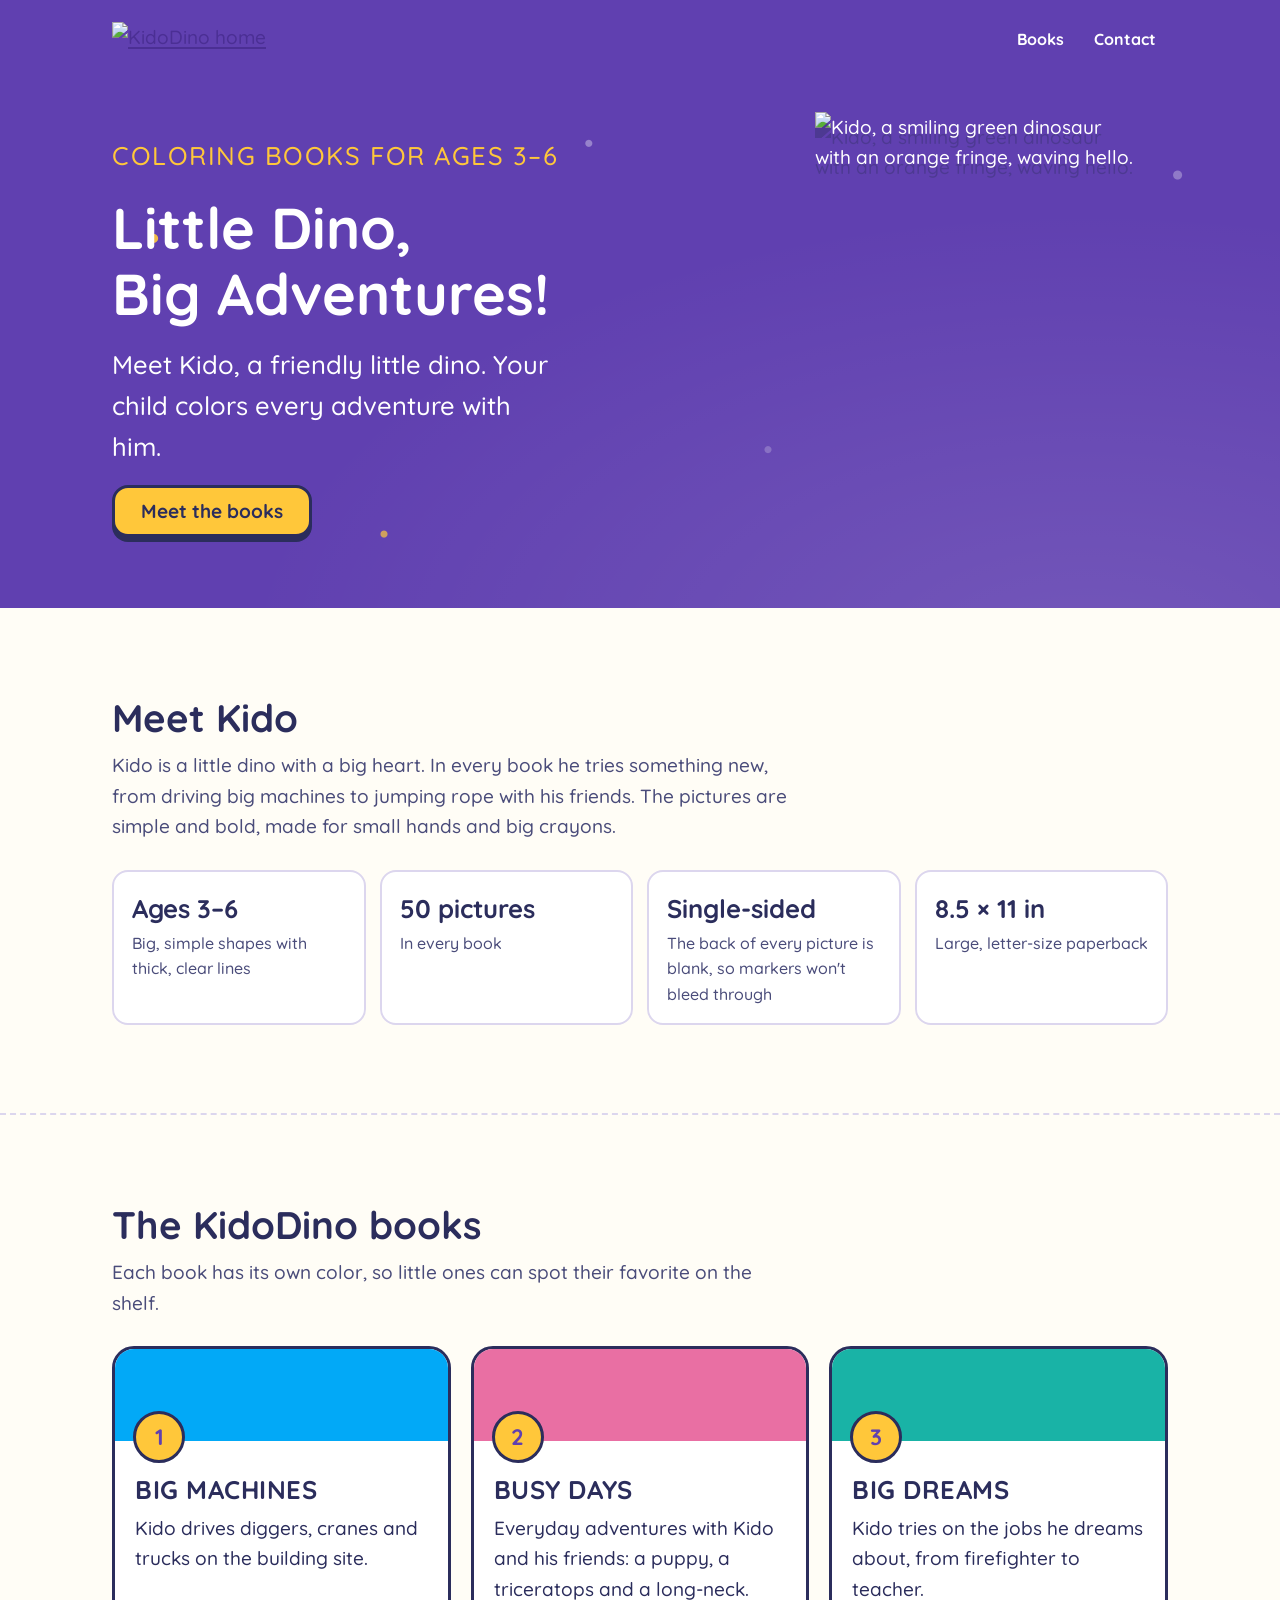
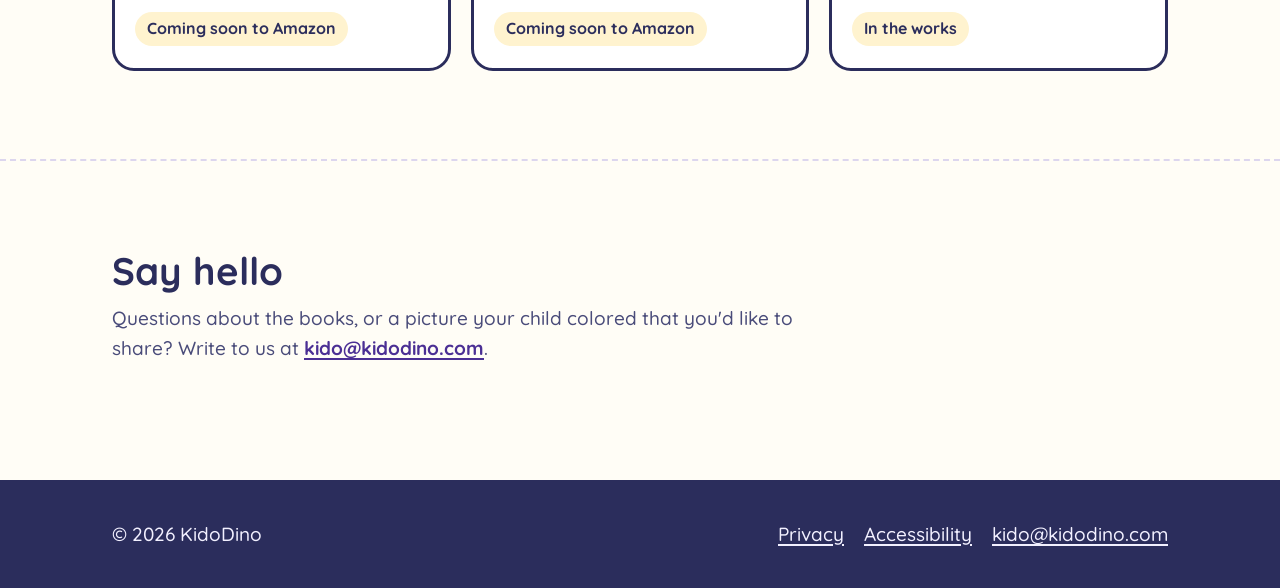
==== index.html @ 19f103ee "Add site pages (sign-up off)" ====
<!doctype html>
<html lang="en">
<head>
<meta charset="utf-8">
<meta name="viewport" content="width=device-width, initial-scale=1, viewport-fit=cover">
<title>KidoDino</title>
<meta name="description" content="KidoDino coloring books for ages 3 to 6, starring Kido, a friendly little dino. Little Dino, Big Adventures!">
<meta property="og:title" content="KidoDino – Little Dino, Big Adventures!">
<meta property="og:description" content="Coloring books for ages 3 to 6, starring Kido, a friendly little dino.">
<meta property="og:image" content="https://kidodino.com/assets/img/share.jpg">
<meta property="og:url" content="https://kidodino.com/">
<meta name="twitter:card" content="summary_large_image">
<link rel="icon" href="assets/img/icon-32.png" sizes="32x32">
<link rel="apple-touch-icon" href="assets/img/icon-180.png">
<link rel="preconnect" href="https://fonts.googleapis.com">
<link rel="preconnect" href="https://fonts.gstatic.com" crossorigin>
<link rel="stylesheet" href="https://fonts.googleapis.com/css2?family=Quicksand:wght@500;700&family=Varela+Round&display=swap">
<link rel="stylesheet" href="styles.css">
</head>
<!-- SIGN-UP SWITCH: data-signup="off" hides the free-pages sign-up everywhere on this page. Change to "on" to show it. -->
<body data-signup="off">
<a class="skip" href="#main">Skip to main content</a>

<header class="site-head">
  <div class="wrap">
    <a class="brand" href="./"><img src="assets/img/kidodino-logo-560.png" srcset="assets/img/kidodino-logo-560.png 1x, assets/img/kidodino-logo-1120.png 2x" width="168" height="37" alt="KidoDino home"></a>
    <nav class="nav" aria-label="Main">
      <ul>
        <li><a href="#books">Books</a></li>
        <li class="needs-signup"><a href="#free-pages">Free pages</a></li>
        <li><a href="#contact">Contact</a></li>
      </ul>
    </nav>
  </div>
</header>

<main id="main" tabindex="-1">
  <div class="hero">
    <div class="wrap">
      <div class="hero-copy">
        <p class="eyebrow">Coloring books for ages 3–6</p>
        <h1>Little Dino, Big Adventures!</h1>
        <p>Meet Kido, a friendly little dino. Your child colors every adventure with him.</p>
        <a class="btn needs-signup" href="#free-pages">Get free coloring pages</a>
        <a class="btn no-signup" href="#books">Meet the books</a>
      </div>
      <div class="hero-kido">
        <picture>
          <source type="image/webp" srcset="assets/img/kido-wave-420.webp 420w, assets/img/kido-wave-840.webp 840w" sizes="(max-width: 700px) 260px, 330px">
          <img src="assets/img/kido-wave-420.png" width="420" height="588" alt="Kido, a smiling green dinosaur with an orange fringe, waving hello.">
        </picture>
      </div>
    </div>
  </div>

  <section aria-labelledby="meet-title">
    <div class="wrap">
      <div class="section-head">
        <h2 id="meet-title">Meet Kido</h2>
        <p class="lede">Kido is a little dino with a big heart. In every book he tries something new, from driving big machines to jumping rope with his friends. The pictures are simple and bold, made for small hands and big crayons.</p>
      </div>
      <ul class="facts" aria-label="About the books">
        <li><b>Ages 3–6</b><span>Big, simple shapes with thick, clear lines</span></li>
        <li><b>50 pictures</b><span>In every book</span></li>
        <li><b>Single-sided</b><span>The back of every picture is blank, so markers won't bleed through</span></li>
        <li><b>8.5 × 11 in</b><span>Large, letter-size paperback</span></li>
      </ul>
    </div>
  </section>

  <section id="books" aria-labelledby="books-title">
    <div class="wrap">
      <div class="section-head">
        <h2 id="books-title">The KidoDino books</h2>
        <p class="lede">Each book has its own color, so little ones can spot their favorite on the shelf.</p>
      </div>
      <ul class="books">
        <li class="book">
          <div class="book-band" data-vol="1" style="--vol: var(--vol-azure)" aria-hidden="true"></div>
          <div class="book-body">
            <h3>BIG MACHINES</h3>
            <p>Kido drives diggers, cranes and trucks on the building site.</p>
            <p class="status">Coming soon to Amazon</p>
          </div>
        </li>
        <li class="book">
          <div class="book-band" data-vol="2" style="--vol: var(--vol-berry)" aria-hidden="true"></div>
          <div class="book-body">
            <h3>BUSY DAYS</h3>
            <p>Everyday adventures with Kido and his friends: a puppy, a triceratops and a long-neck.</p>
            <p class="status">Coming soon to Amazon</p>
          </div>
        </li>
        <li class="book">
          <div class="book-band" data-vol="3" style="--vol: var(--vol-teal)" aria-hidden="true"></div>
          <div class="book-body">
            <h3>BIG DREAMS</h3>
            <p>Kido tries on the jobs he dreams about, from firefighter to teacher.</p>
            <p class="status">In the works</p>
          </div>
        </li>
      </ul>
    </div>
  </section>

  <section id="free-pages" class="signup needs-signup" aria-labelledby="free-title">
    <div class="wrap signup-card">
      <div class="section-head">
        <h2 id="free-title">Free coloring pages for your little one</h2>
        <p class="lede">Parents and guardians: leave your email and we'll send you new Kido pages to print and color, plus a note when a new book comes out.</p>
        <p class="note">We only collect a parent's email. We never ask for information about children. You can unsubscribe at any time. <a href="privacy.html">Read our privacy notice</a>.</p>
      </div>
      <form id="signup-form" novalidate aria-labelledby="free-title">
        <div class="field">
          <label for="signup-email">Parent's email address</label>
          <input type="email" id="signup-email" name="email_address" autocomplete="email" inputmode="email" required aria-describedby="signup-email-error">
          <p class="error" id="signup-email-error" hidden></p>
        </div>
        <div class="field">
          <div class="check">
            <input type="checkbox" id="signup-parent" name="fields[parent_confirmed]" value="yes" required aria-describedby="signup-parent-error">
            <label for="signup-parent">I am a parent or guardian, 18 or older.</label>
          </div>
          <p class="error" id="signup-parent-error" hidden></p>
        </div>
        <button class="btn" type="submit">Send me free pages</button>
        <p class="form-status" id="signup-status" role="status" aria-live="polite"></p>
      </form>
    </div>
  </section>

  <section id="contact" aria-labelledby="contact-title">
    <div class="wrap">
      <div class="section-head">
        <h2 id="contact-title">Say hello</h2>
        <p class="lede">Questions about the books, or a picture your child colored that you'd like to share? Write to us at <a class="email" href="mailto:kido@kidodino.com">kido@kidodino.com</a>.</p>
      </div>
    </div>
  </section>
</main>

<footer class="site-foot">
  <div class="wrap">
    <p>© 2026 KidoDino</p>
    <ul aria-label="Site information">
      <li><a href="privacy.html">Privacy</a></li>
      <li><a href="accessibility.html">Accessibility</a></li>
      <li><a href="mailto:kido@kidodino.com">kido@kidodino.com</a></li>
    </ul>
  </div>
</footer>
<script src="site.js"></script>
</body>
</html>
---- styles.css ----
/* KidoDino site — layout: grape hero band (copy left, Kido right), paper sections below, ink footer.
   Accessibility target: IS 5568 / WCAG 2.1 AA. Contrast pairs checked: ink on paper 12.9:1,
   white on grape 7.4:1, ink on sun 9.6:1, paper on night 15:1, sun on night 11:1. */
:root {
  --grape: #6040B0;
  --grape-deep: #4B2F94;
  --sun: #FFC73A;
  --ink: #2B2D5C;
  --paper: #FFFDF6;
  --white: #FFFFFF;
  --vol-azure: #02A9F7;
  --vol-berry: #E96FA3;
  --vol-teal: #19B3A6;

  --bg: var(--paper);
  --fg: var(--ink);
  --muted: #4A4C7A;
  --surface: #FFFFFF;
  --line: #DCD6EE;
  --link: #4B2F94;
  --focus: #2B2D5C;
  --hero-bg: var(--grape);
  --hero-fg: #FFFFFF;
  --tint: #FFF3CF;
  --foot-bg: var(--ink);
  --foot-fg: #F2F0FF;

  --f-display: "Quicksand", "Varela Round", "Nunito", system-ui, sans-serif;
  --f-body: "Quicksand", "Varela Round", "Nunito", system-ui, sans-serif;

  --step--1: clamp(0.94rem, 0.9rem + 0.2vw, 1rem);
  --step-0: clamp(1.06rem, 1rem + 0.3vw, 1.19rem);
  --step-1: clamp(1.3rem, 1.15rem + 0.7vw, 1.6rem);
  --step-2: clamp(1.7rem, 1.4rem + 1.4vw, 2.4rem);
  --step-3: clamp(2.2rem, 1.6rem + 3vw, 3.6rem);
  --radius: 22px;
  --wrap: 68rem;
}
@media (prefers-color-scheme: dark) {
  :root:not([data-theme="light"]) {
    --bg: #17163A; --fg: #F4F2FF; --muted: #C9C5EC; --surface: #22204F; --line: #3A3770;
    --link: #FFD86B; --focus: #FFC73A; --hero-bg: #3E2785; --tint: #2C2A5E;
    --foot-bg: #0F0E29; --foot-fg: #E9E6FF; color-scheme: dark;
  }
}
:root[data-theme="dark"] {
  --bg: #17163A; --fg: #F4F2FF; --muted: #C9C5EC; --surface: #22204F; --line: #3A3770;
  --link: #FFD86B; --focus: #FFC73A; --hero-bg: #3E2785; --tint: #2C2A5E;
  --foot-bg: #0F0E29; --foot-fg: #E9E6FF; color-scheme: dark;
}

*, *::before, *::after { box-sizing: border-box; }
html { -webkit-text-size-adjust: 100%; scroll-behavior: smooth; }
body {
  margin: 0; background: var(--bg); color: var(--fg);
  font-family: var(--f-body); font-size: var(--step-0); font-weight: 500; line-height: 1.6;
}
img { max-width: 100%; height: auto; display: block; }
h1, h2, h3 { font-family: var(--f-display); font-weight: 700; line-height: 1.15; text-wrap: balance; margin: 0; }
p { margin: 0; max-width: 62ch; }
a { color: var(--link); text-underline-offset: 0.18em; text-decoration-thickness: 2px; }
a:hover { text-decoration-thickness: 3px; }
:focus-visible { outline: 3px solid var(--focus); outline-offset: 3px; border-radius: 6px; }

.wrap {
  max-width: var(--wrap); margin-inline: auto;
  padding-left: max(16px, env(safe-area-inset-left, 0px));
  padding-right: max(16px, env(safe-area-inset-right, 0px));
}

/* skip link */
.skip {
  position: absolute; left: 12px; top: -100px; z-index: 50;
  background: var(--sun); color: var(--ink); font-weight: 700;
  padding: 12px 18px; border-radius: 12px; text-decoration: none;
}
.skip:focus { top: calc(12px + env(safe-area-inset-top, 0px)); }

/* header */
.site-head { background: var(--hero-bg); color: var(--hero-fg); }
.site-head .wrap { display: flex; align-items: center; justify-content: space-between; gap: 16px; flex-wrap: wrap; padding-block: 18px; }
.brand { display: inline-flex; border-radius: 10px; }
.brand img { width: 168px; }
.nav ul { list-style: none; margin: 0; padding: 0; display: flex; flex-wrap: wrap; gap: 4px 6px; }
.nav a {
  color: var(--hero-fg); text-decoration: none; font-weight: 700; font-size: var(--step--1);
  display: inline-flex; align-items: center; min-height: 44px; padding: 0 12px; border-radius: 999px;
}
.nav a:hover { background: rgb(255 255 255 / 0.14); }
.nav a[aria-current="page"] { text-decoration: underline; text-decoration-thickness: 2px; }
.site-head :focus-visible, .hero :focus-visible { outline-color: var(--sun); }

/* hero */
.hero { background: var(--hero-bg); color: var(--hero-fg); position: relative; overflow: hidden; }
.hero::before {
  content: ""; position: absolute; inset: 0; pointer-events: none;
  background:
    radial-gradient(circle at 12% 30%, rgb(255 199 58 / 0.9) 0 4px, transparent 5px),
    radial-gradient(circle at 46% 12%, rgb(255 255 255 / 0.35) 0 3px, transparent 4px),
    radial-gradient(circle at 30% 86%, rgb(255 199 58 / 0.7) 0 3px, transparent 4px),
    radial-gradient(circle at 92% 18%, rgb(255 255 255 / 0.3) 0 4px, transparent 5px),
    radial-gradient(circle at 60% 70%, rgb(255 255 255 / 0.22) 0 3px, transparent 4px),
    radial-gradient(ellipse at 85% 110%, rgb(255 255 255 / 0.12), transparent 55%);
}
.hero .wrap {
  position: relative; display: grid; grid-template-columns: minmax(0, 1.25fr) minmax(0, 0.75fr);
  align-items: center; gap: 24px; padding-block: 32px 48px;
}
.hero-copy { display: grid; gap: 18px; align-content: center; }
.eyebrow {
  font-size: var(--step--1); font-weight: 700; letter-spacing: 0.06em; text-transform: uppercase;
  color: var(--sun);
}
.hero h1 { font-size: var(--step-3); color: var(--hero-fg); }
.hero p { font-size: var(--step-1); font-weight: 500; max-width: 30ch; }
.hero-kido { justify-self: center; width: min(100%, 320px); }
.hero-kido img { filter: drop-shadow(0 10px 0 rgb(43 45 92 / 0.35)); }
@media (prefers-reduced-motion: no-preference) {
  .hero-kido img { animation: wave-in 0.7s cubic-bezier(.2, 1.3, .4, 1) both; transform-origin: 50% 100%; }
  @keyframes wave-in { from { transform: translateY(24px) rotate(-3deg); } to { transform: none; } }
}
@media (max-width: 700px) {
  .hero .wrap { grid-template-columns: 1fr; }
  .hero .wrap { padding-block: 28px 36px; }
  .hero-kido { width: min(72%, 260px); }
}

.btn {
  display: inline-flex; align-items: center; justify-content: center; gap: 8px;
  min-height: 52px; padding: 0 26px; border-radius: 16px;
  background: var(--sun); color: var(--ink); border: 3px solid var(--ink);
  font: 700 var(--step-0)/1 var(--f-display); text-decoration: none; cursor: pointer;
  box-shadow: 0 5px 0 var(--ink); transition: transform .15s, box-shadow .15s;
  justify-self: start;
}
.btn:hover { transform: translateY(-2px); box-shadow: 0 7px 0 var(--ink); text-decoration: none; }
.btn:active { transform: translateY(3px); box-shadow: 0 2px 0 var(--ink); }
@media (prefers-reduced-motion: reduce) { .btn, .hero-kido img { transition: none; animation: none; } html { scroll-behavior: auto; } }

/* sections */
main section { padding-block: clamp(48px, 7vw, 88px); }
main section + section { border-top: 2px dashed var(--line); }
.section-head { display: grid; gap: 10px; margin-bottom: 28px; }
.section-head h2 { font-size: var(--step-2); }
.lede { color: var(--muted); }

.facts { list-style: none; margin: 28px 0 0; padding: 0; display: grid; grid-template-columns: repeat(4, minmax(0, 1fr)); gap: 14px; }
@media (max-width: 900px) { .facts { grid-template-columns: repeat(2, minmax(0, 1fr)); } }
@media (max-width: 480px) { .facts { grid-template-columns: 1fr; } }
.facts li { align-content: start; background: var(--surface); border: 2px solid var(--line); border-radius: 16px; padding: 16px 18px; display: grid; gap: 2px; }
.facts b { font-size: var(--step-1); font-variant-numeric: tabular-nums; }
.facts span { color: var(--muted); font-size: var(--step--1); }

.books { list-style: none; margin: 0; padding: 0; display: grid; grid-template-columns: repeat(auto-fit, minmax(min(100%, 250px), 1fr)); gap: 20px; }
.book { background: var(--surface); border: 3px solid var(--ink); border-radius: var(--radius); overflow: hidden; display: grid; grid-template-rows: auto 1fr; }
:root[data-theme="dark"] .book { border-color: var(--line); }
@media (prefers-color-scheme: dark) { :root:not([data-theme="light"]) .book { border-color: var(--line); } }
.book-band { height: 92px; background: var(--vol); position: relative; }
.book-band::after {
  content: attr(data-vol); position: absolute; left: 18px; bottom: -22px;
  width: 52px; height: 52px; border-radius: 50%; background: var(--sun); color: var(--grape);
  border: 3px solid var(--ink); display: grid; place-items: center; font: 700 1.4rem/1 var(--f-display);
}
.book-body { padding: 34px 20px 22px; display: flex; flex-direction: column; gap: 8px; }
.book h3 { font-size: var(--step-1); letter-spacing: 0.02em; }
.status { align-self: flex-start; margin-top: auto; font-size: var(--step--1); font-weight: 700; padding: 4px 12px; border-radius: 999px; background: var(--tint); color: var(--fg); }

/* sign-up switch: <body data-signup="off|on"> */
[data-signup="off"] .needs-signup { display: none !important; }
[data-signup="on"] .no-signup { display: none !important; }

/* sign-up */
.signup { background: var(--tint); }
.signup-card { display: grid; grid-template-columns: minmax(0, 1fr) minmax(0, 1fr); gap: 32px; align-items: start; }
@media (max-width: 760px) { .signup-card { grid-template-columns: 1fr; } }
form { display: grid; gap: 16px; background: var(--surface); border: 3px solid var(--ink); border-radius: var(--radius); padding: 24px; }
:root[data-theme="dark"] form { border-color: var(--line); }
@media (prefers-color-scheme: dark) { :root:not([data-theme="light"]) form { border-color: var(--line); } }
.field { display: grid; gap: 6px; }
label { font-weight: 700; }
input[type="email"] {
  font: 500 var(--step-0)/1.3 var(--f-body); color: var(--fg); background: var(--bg);
  border: 2px solid var(--muted); border-radius: 12px; min-height: 52px; padding: 10px 14px; width: 100%;
}
input[type="email"][aria-invalid="true"] { border-color: #B3261E; }
.check { display: grid; grid-template-columns: 28px minmax(0, 1fr); gap: 10px; align-items: start; font-weight: 500; }
.check input { width: 24px; height: 24px; margin: 2px 0 0; accent-color: var(--grape); }
.hint, .note { font-size: var(--step--1); color: var(--muted); }
.error { color: #B3261E; font-weight: 700; font-size: var(--step--1); }
:root[data-theme="dark"] .error { color: #FFB4AB; }
@media (prefers-color-scheme: dark) { :root:not([data-theme="light"]) .error { color: #FFB4AB; } }
.form-status { font-weight: 700; }

/* text pages */
.page-head { background: var(--hero-bg); color: var(--hero-fg); }
.page-head .wrap { padding-block: 36px 44px; display: grid; gap: 8px; }
.page-head h1 { font-size: var(--step-3); }
.prose { display: grid; gap: 16px; padding-block: 48px 72px; }
.prose h2 { font-size: var(--step-1); margin-top: 16px; }
.prose ul { margin: 0; padding-inline-start: 1.3em; display: grid; gap: 6px; max-width: 62ch; }
.he { direction: rtl; text-align: right; font-family: "Varela Round", "Arial Hebrew", system-ui, sans-serif; border-top: 2px dashed var(--line); padding-top: 24px; display: grid; gap: 14px; }

/* footer */
.site-foot { background: var(--foot-bg); color: var(--foot-fg); }
.site-foot .wrap { padding-block: 32px; display: flex; flex-wrap: wrap; gap: 14px 28px; align-items: center; justify-content: space-between; }
.site-foot a { color: var(--foot-fg); }
.site-foot :focus-visible { outline-color: var(--sun); }
.site-foot ul { list-style: none; margin: 0; padding: 0; display: flex; flex-wrap: wrap; gap: 6px 20px; }
.site-foot li a { display: inline-flex; min-height: 44px; align-items: center; }
.email { font-weight: 700; user-select: all; }
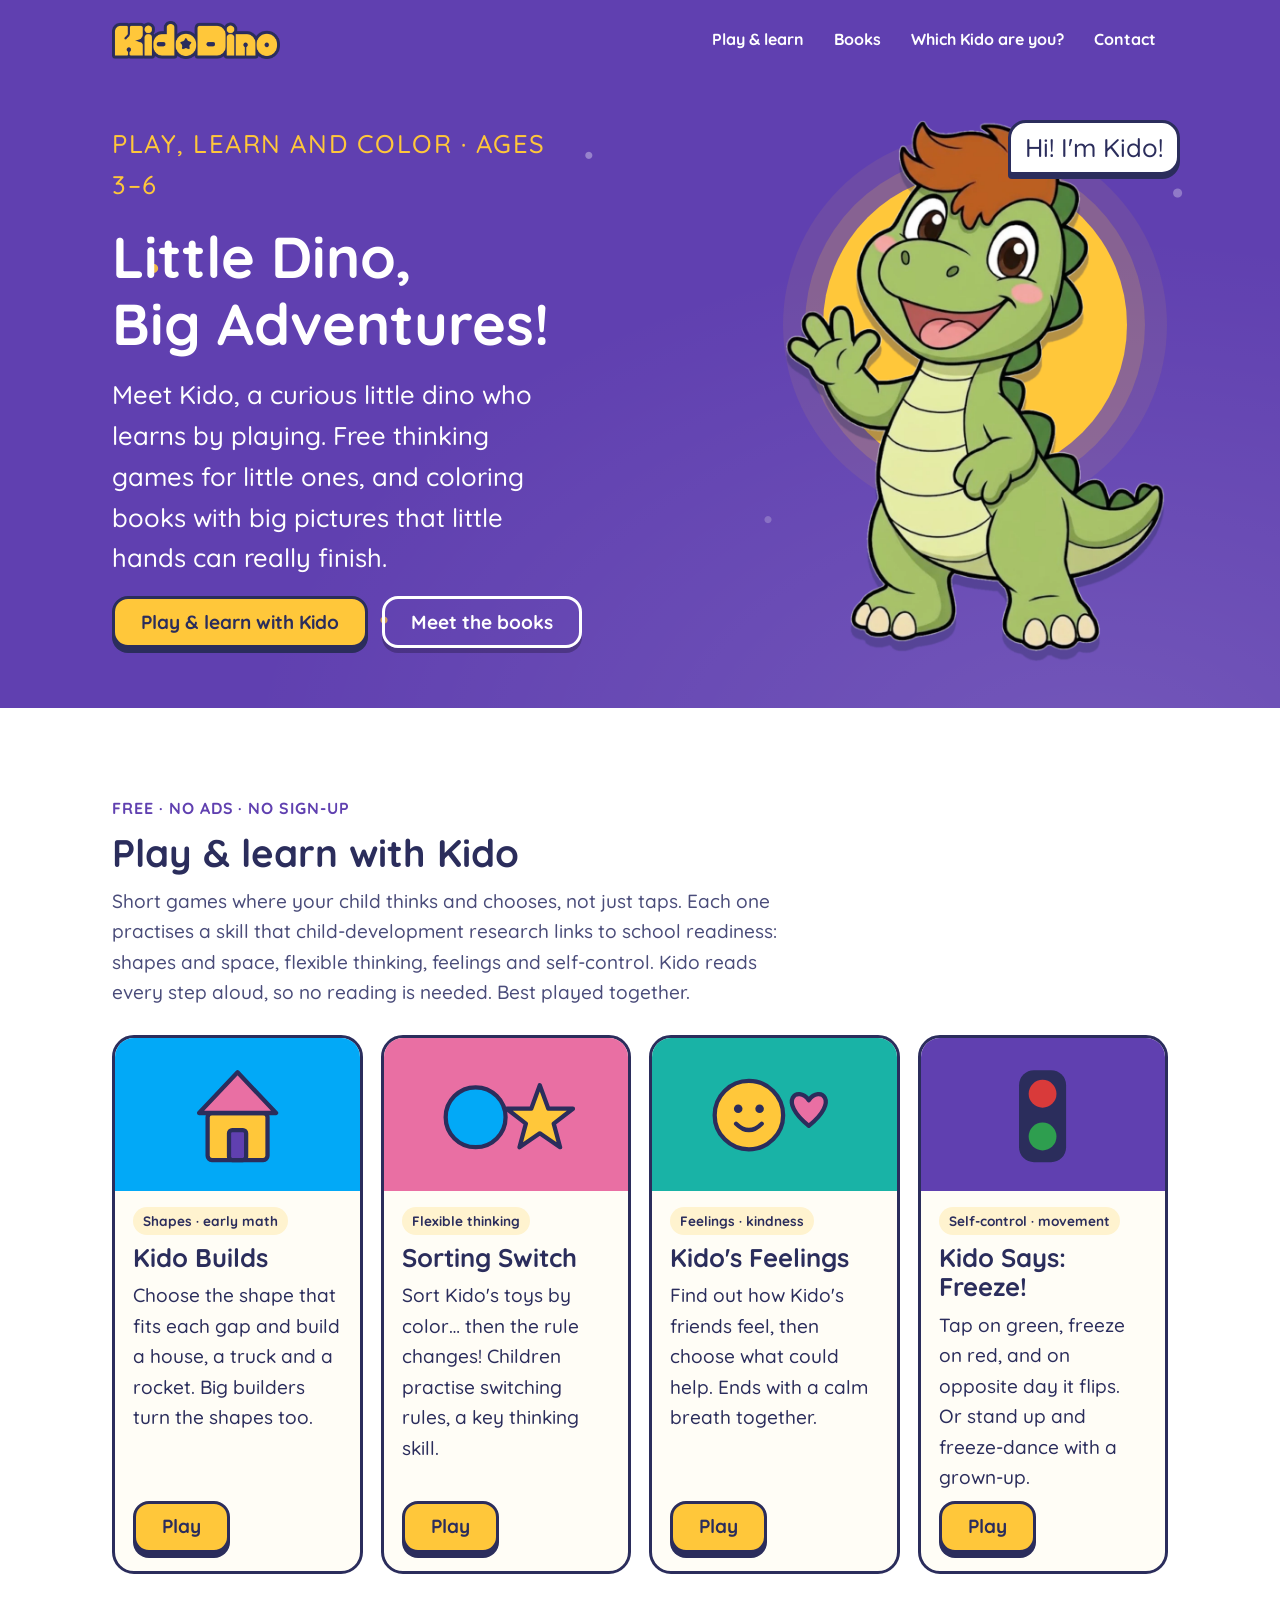
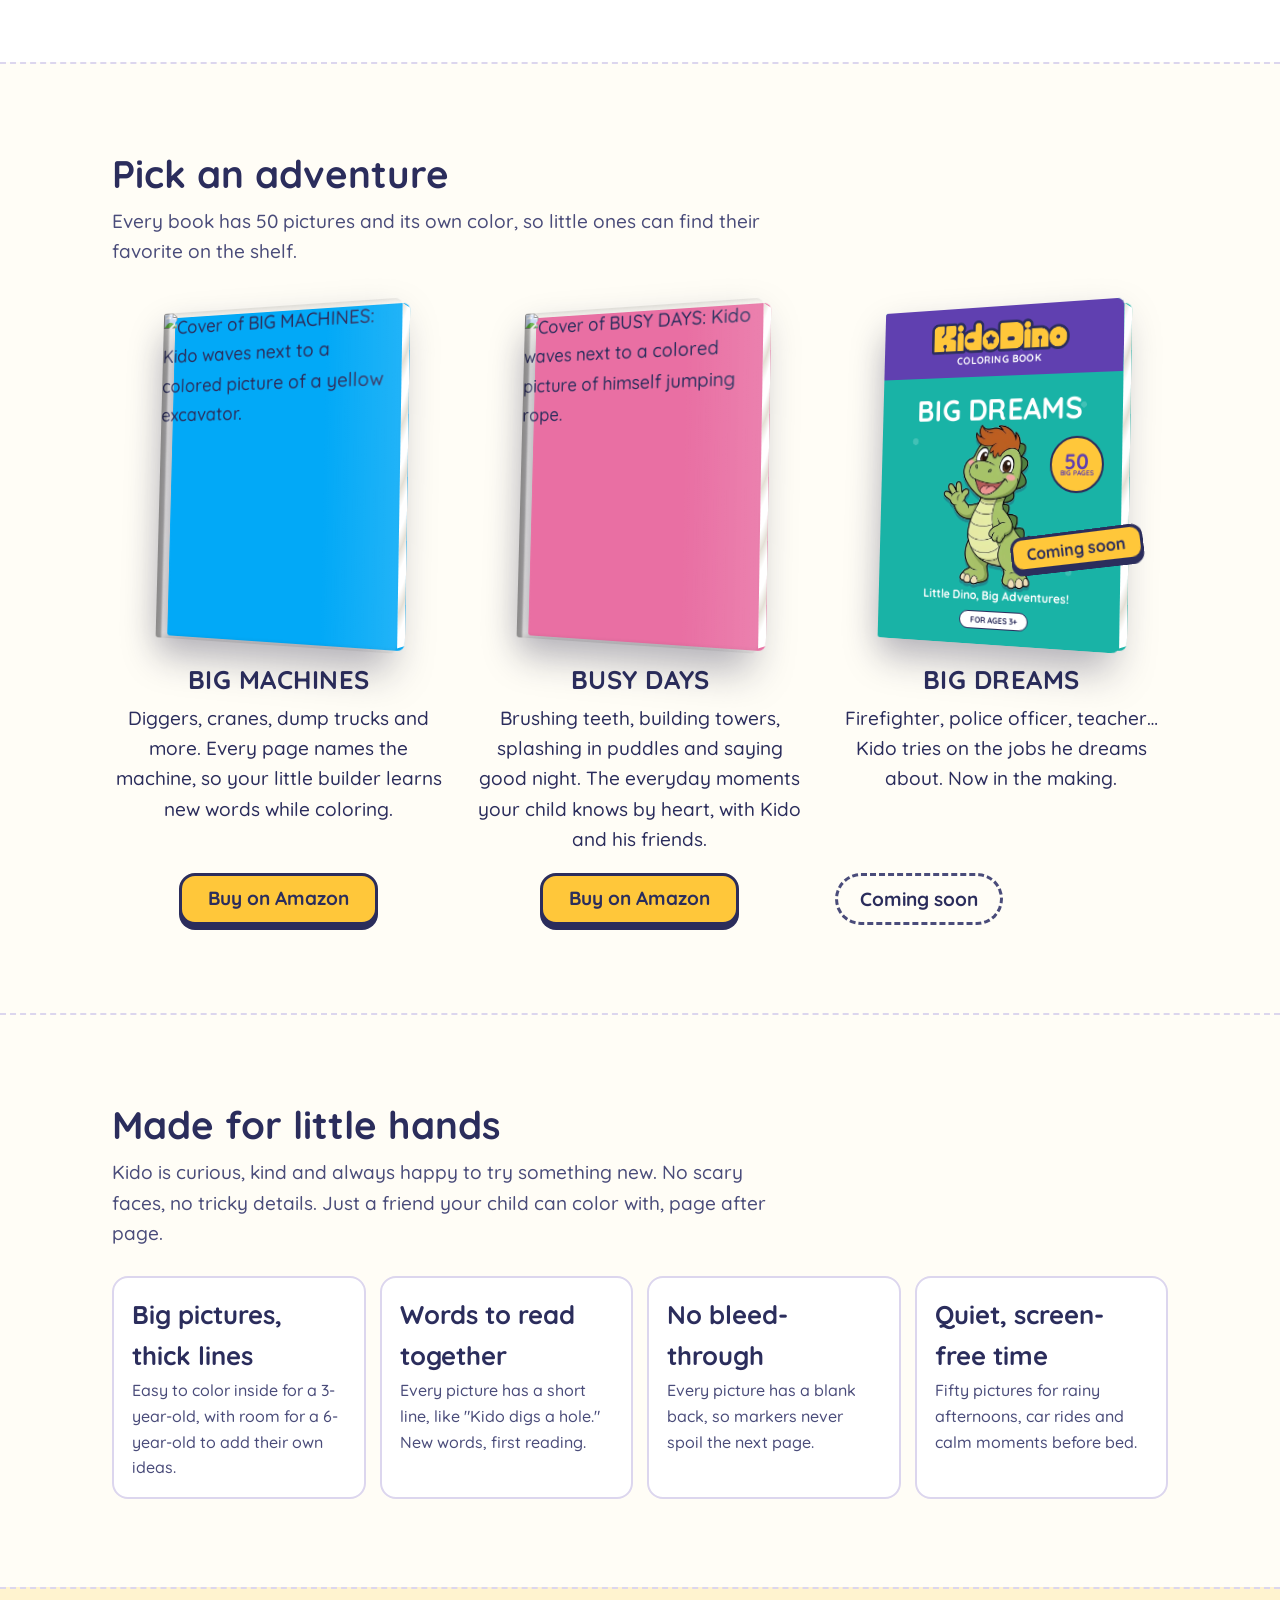
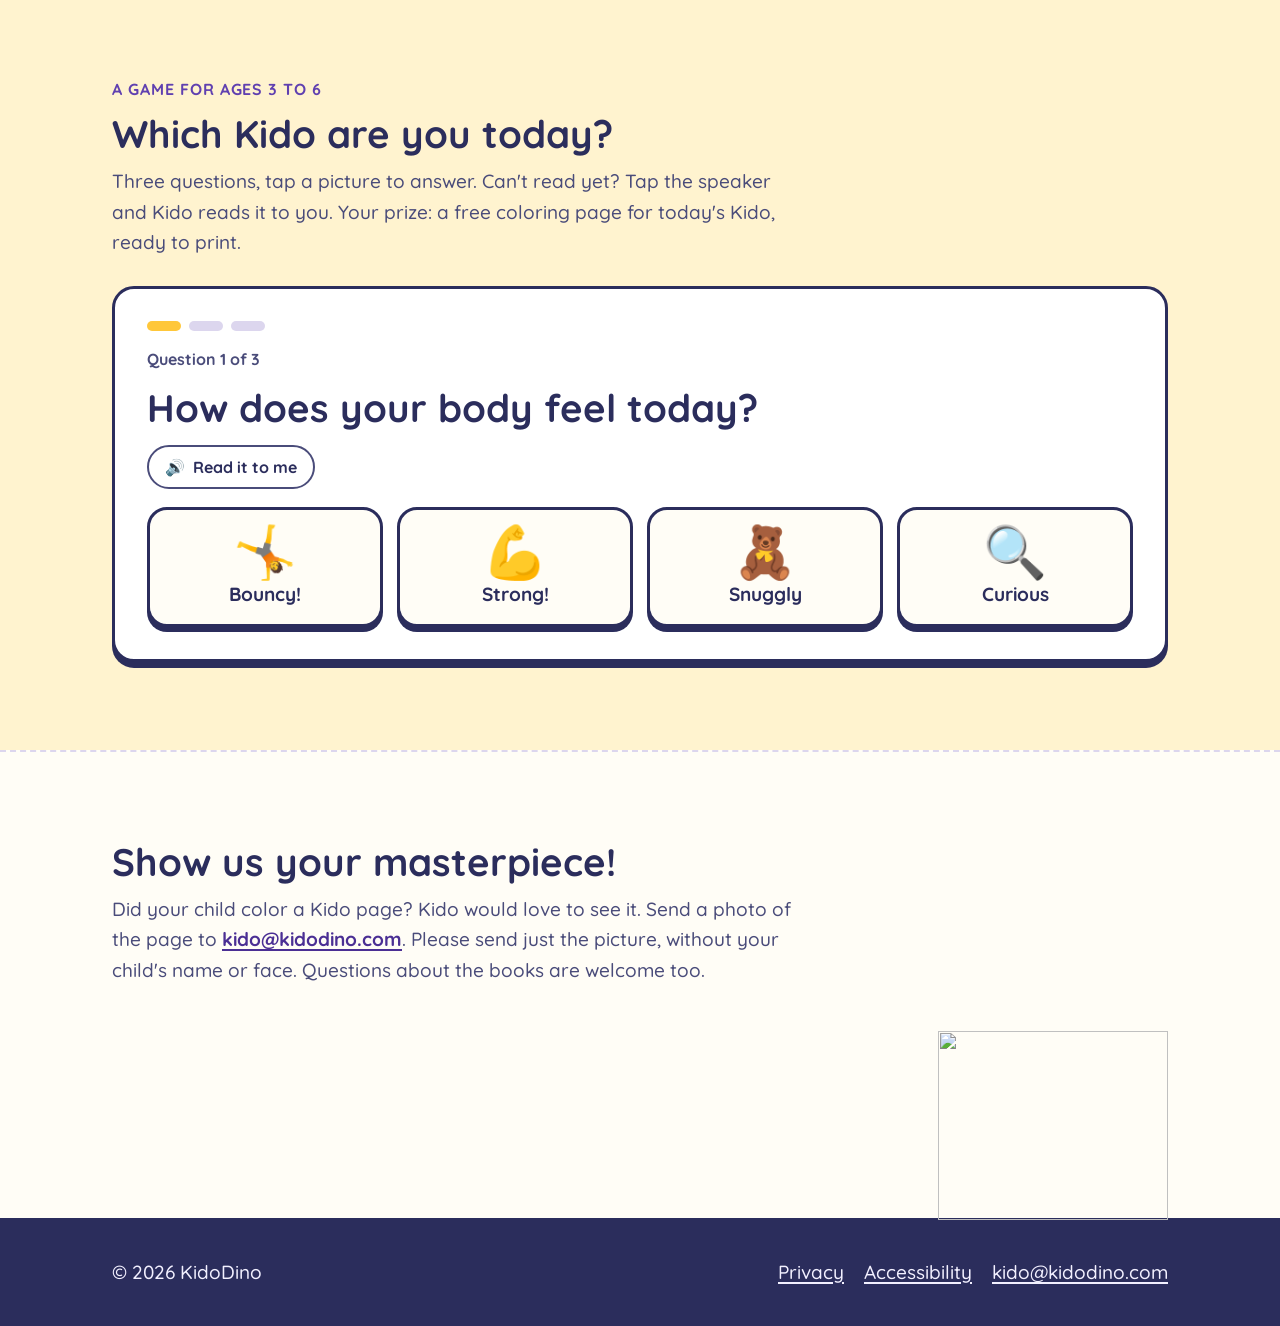
==== commit 6148245e: "Site v4: four learning games, no sign-up" ====
--- a/index.html
+++ b/index.html
@@ -4,9 +4,9 @@
 <meta charset="utf-8">
 <meta name="viewport" content="width=device-width, initial-scale=1, viewport-fit=cover">
 <title>KidoDino</title>
-<meta name="description" content="KidoDino coloring books for ages 3 to 6, starring Kido, a friendly little dino. Little Dino, Big Adventures!">
+<meta name="description" content="Free learning games and coloring books for ages 3 to 6 with Kido, a friendly little dino. Shapes, sorting, feelings and self-control games, no ads and no sign-up.">
 <meta property="og:title" content="KidoDino – Little Dino, Big Adventures!">
-<meta property="og:description" content="Coloring books for ages 3 to 6, starring Kido, a friendly little dino.">
+<meta property="og:description" content="Coloring books for ages 3 to 6, starring Kido. Which Kido are you today? Take the quiz and get a free coloring page.">
 <meta property="og:image" content="https://kidodino.com/assets/img/share.jpg">
 <meta property="og:url" content="https://kidodino.com/">
 <meta name="twitter:card" content="summary_large_image">
@@ -16,9 +16,9 @@
 <link rel="preconnect" href="https://fonts.gstatic.com" crossorigin>
 <link rel="stylesheet" href="https://fonts.googleapis.com/css2?family=Quicksand:wght@500;700&family=Varela+Round&display=swap">
 <link rel="stylesheet" href="styles.css">
+<link rel="stylesheet" href="game.css">
 </head>
-<!-- SIGN-UP SWITCH: data-signup="off" hides the free-pages sign-up everywhere on this page. Change to "on" to show it. -->
-<body data-signup="off">
+<body>
 <a class="skip" href="#main">Skip to main content</a>
 
 <header class="site-head">
@@ -26,8 +26,9 @@
     <a class="brand" href="./"><img src="assets/img/kidodino-logo-560.png" srcset="assets/img/kidodino-logo-560.png 1x, assets/img/kidodino-logo-1120.png 2x" width="168" height="37" alt="KidoDino home"></a>
     <nav class="nav" aria-label="Main">
       <ul>
+        <li><a href="#games">Play &amp; learn</a></li>
         <li><a href="#books">Books</a></li>
-        <li class="needs-signup"><a href="#free-pages">Free pages</a></li>
+        <li><a href="#quiz">Which Kido are you?</a></li>
         <li><a href="#contact">Contact</a></li>
       </ul>
     </nav>
@@ -38,108 +39,184 @@
   <div class="hero">
     <div class="wrap">
       <div class="hero-copy">
-        <p class="eyebrow">Coloring books for ages 3–6</p>
+        <p class="eyebrow">Play, learn and color · ages 3–6</p>
         <h1>Little Dino, Big Adventures!</h1>
-        <p>Meet Kido, a friendly little dino. Your child colors every adventure with him.</p>
-        <a class="btn needs-signup" href="#free-pages">Get free coloring pages</a>
-        <a class="btn no-signup" href="#books">Meet the books</a>
-      </div>
-      <div class="hero-kido">
-        <picture>
-          <source type="image/webp" srcset="assets/img/kido-wave-420.webp 420w, assets/img/kido-wave-840.webp 840w" sizes="(max-width: 700px) 260px, 330px">
-          <img src="assets/img/kido-wave-420.png" width="420" height="588" alt="Kido, a smiling green dinosaur with an orange fringe, waving hello.">
-        </picture>
-      </div>
-    </div>
-  </div>
+        <p>Meet Kido, a curious little dino who learns by playing. Free thinking games for little ones, and coloring books with big pictures that little hands can really finish.</p>
+        <div class="hero-actions">
+          <a class="btn" href="#games">Play &amp; learn with Kido</a>
+          <a class="btn btn-ghost" href="#books">Meet the books</a>
+        </div>
+      </div>
+
+      <!-- ANIMATION SLOT: .stage is reserved for a future hero animation (Lottie, video or sprite).
+           Keep its size; replace the inner .kido block. Today: Kido whose eyes follow the pointer. -->
+      <div class="stage" id="stage">
+        <div class="stage-sun" aria-hidden="true"></div>
+        <button class="kido" id="kido" type="button" aria-describedby="kido-bubble">
+          <span class="visually-hidden">Say hi to Kido</span>
+          <span class="kido-art" data-kido-svg aria-hidden="true"><picture><source type="image/webp" srcset="assets/img/kido-wave-840.webp"><img src="assets/img/kido-wave-420.png" width="420" height="588" alt=""></picture></span>
+        </button>
+        <p class="bubble" id="kido-bubble" aria-live="polite">Hi! I'm Kido!</p>
+        <p class="visually-hidden">Picture: Kido, a smiling green dinosaur with an orange fringe, waving hello. His eyes follow your mouse.</p>
+      </div>
+    </div>
+  </div>
+
+  <section id="games" class="games-band" aria-labelledby="games-title">
+    <div class="wrap">
+      <div class="section-head">
+        <p class="eyebrow eyebrow-ink">Free · no ads · no sign-up</p>
+        <h2 id="games-title">Play &amp; learn with Kido</h2>
+        <p class="lede">Short games where your child thinks and chooses, not just taps. Each one practises a skill that child-development research links to school readiness: shapes and space, flexible thinking, feelings and self-control. Kido reads every step aloud, so no reading is needed. Best played together.</p>
+      </div>
+      <ul class="game-cards">
+        <li class="game-card">
+          <div class="game-card-art" style="--c:#02A9F7"><svg viewBox="0 0 160 100" aria-hidden="true" focusable="false"><rect x="52" y="48" width="56" height="44" rx="4" fill="#FFC73A" stroke="#2B2D5C" stroke-width="4" stroke-linejoin="round"/><polygon points="80,10 116,48 44,48" fill="#E96FA3" stroke="#2B2D5C" stroke-width="4" stroke-linejoin="round"/><rect x="72" y="64" width="16" height="28" rx="3" fill="#6040B0" stroke="#2B2D5C" stroke-width="4" stroke-linejoin="round"/></svg></div>
+          <div class="game-card-body">
+            <span class="tag">Shapes · early math</span>
+            <h3>Kido Builds</h3>
+            <p>Choose the shape that fits each gap and build a house, a truck and a rocket. Big builders turn the shapes too.</p>
+            <a class="btn" href="play-builds.html">Play <span class="visually-hidden">Kido Builds</span></a>
+          </div>
+        </li>
+        <li class="game-card">
+          <div class="game-card-art" style="--c:#E96FA3"><svg viewBox="0 0 160 100" aria-hidden="true" focusable="false"><circle cx="52" cy="52" r="28" fill="#02A9F7" stroke="#2B2D5C" stroke-width="4" stroke-linejoin="round"/><polygon points="112,22 120,44 143,44 125,58 131,80 112,67 93,80 99,58 81,44 104,44" fill="#FFC73A" stroke="#2B2D5C" stroke-width="4" stroke-linejoin="round"/></svg></div>
+          <div class="game-card-body">
+            <span class="tag">Flexible thinking</span>
+            <h3>Sorting Switch</h3>
+            <p>Sort Kido's toys by color… then the rule changes! Children practise switching rules, a key thinking skill.</p>
+            <a class="btn" href="play-sort.html">Play <span class="visually-hidden">Sorting Switch</span></a>
+          </div>
+        </li>
+        <li class="game-card">
+          <div class="game-card-art" style="--c:#19B3A6"><svg viewBox="0 0 160 100" aria-hidden="true" focusable="false"><circle cx="56" cy="50" r="32" fill="#FFC73A" stroke="#2B2D5C" stroke-width="4" stroke-linejoin="round"/><circle cx="46" cy="44" r="4" fill="#2B2D5C"/><circle cx="66" cy="44" r="4" fill="#2B2D5C"/><path d="M44 58 Q56 70 68 58" fill="none" stroke="#2B2D5C" stroke-width="4" stroke-linecap="round"/><path d="M112 36 c-10 -14 -30 0 0 24 c30 -24 10 -38 0 -24z" fill="#E96FA3" stroke="#2B2D5C" stroke-width="4" stroke-linejoin="round"/></svg></div>
+          <div class="game-card-body">
+            <span class="tag">Feelings · kindness</span>
+            <h3>Kido's Feelings</h3>
+            <p>Find out how Kido's friends feel, then choose what could help. Ends with a calm breath together.</p>
+            <a class="btn" href="play-feelings.html">Play <span class="visually-hidden">Kido's Feelings</span></a>
+          </div>
+        </li>
+        <li class="game-card">
+          <div class="game-card-art" style="--c:#6040B0"><svg viewBox="0 0 160 100" aria-hidden="true" focusable="false"><rect x="58" y="8" width="44" height="86" rx="14" fill="#2B2D5C"/><circle cx="80" cy="30" r="13" fill="#D93A3A"/><circle cx="80" cy="70" r="13" fill="#2E9E4F"/></svg></div>
+          <div class="game-card-body">
+            <span class="tag">Self-control · movement</span>
+            <h3>Kido Says: Freeze!</h3>
+            <p>Tap on green, freeze on red, and on opposite day it flips. Or stand up and freeze-dance with a grown-up.</p>
+            <a class="btn" href="play-freeze.html">Play <span class="visually-hidden">Kido Says: Freeze!</span></a>
+          </div>
+        </li>
+      </ul>
+    </div>
+  </section>
+
+  <section id="books" aria-labelledby="books-title">
+    <div class="wrap">
+      <div class="section-head">
+        <h2 id="books-title">Pick an adventure</h2>
+        <p class="lede">Every book has 50 pictures and its own color, so little ones can find their favorite on the shelf.</p>
+      </div>
+      <ul class="shelf">
+        <li class="shelf-item">
+          <div class="book3d" style="--vol: var(--vol-azure)">
+            <picture>
+              <source type="image/webp" srcset="assets/img/books/b1-front-480.webp 480w, assets/img/books/b1-front-900.webp 900w" sizes="(max-width: 700px) 60vw, 260px">
+              <img src="assets/img/books/b1-front-480.jpg" width="480" height="621" alt="Cover of BIG MACHINES: Kido waves next to a colored picture of a yellow excavator.">
+            </picture>
+          </div>
+          <div class="shelf-text">
+            <h3>BIG MACHINES</h3>
+            <p>Diggers, cranes, dump trucks and more. Every page names the machine, so your little builder learns new words while coloring.</p>
+            <!-- AMAZON LINK, book 1: replace the href with the book's Amazon page -->
+            <a class="btn btn-buy" href="https://www.amazon.com/s?k=KidoDino+Big+Machines">Buy on Amazon <span class="visually-hidden">: BIG MACHINES (opens Amazon)</span></a>
+          </div>
+        </li>
+        <li class="shelf-item">
+          <div class="book3d" style="--vol: var(--vol-berry)">
+            <picture>
+              <source type="image/webp" srcset="assets/img/books/b2-front-480.webp 480w, assets/img/books/b2-front-900.webp 900w" sizes="(max-width: 700px) 60vw, 260px">
+              <img src="assets/img/books/b2-front-480.jpg" width="480" height="621" alt="Cover of BUSY DAYS: Kido waves next to a colored picture of himself jumping rope.">
+            </picture>
+          </div>
+          <div class="shelf-text">
+            <h3>BUSY DAYS</h3>
+            <p>Brushing teeth, building towers, splashing in puddles and saying good night. The everyday moments your child knows by heart, with Kido and his friends.</p>
+            <!-- AMAZON LINK, book 2: replace the href with the book's Amazon page -->
+            <a class="btn btn-buy" href="https://www.amazon.com/s?k=KidoDino+Busy+Days">Buy on Amazon <span class="visually-hidden">: BUSY DAYS (opens Amazon)</span></a>
+          </div>
+        </li>
+        <li class="shelf-item">
+          <div class="book3d" style="--vol: var(--vol-teal)">
+            <div class="cover3" role="img" aria-label="Cover of BIG DREAMS: Kido waves on a teal cover, with a Coming soon sticker.">
+              <span class="cover3-band"><img src="assets/img/kidodino-logo-560.png" width="560" height="124" alt=""><span>COLORING BOOK</span></span>
+              <span class="cover3-title">BIG DREAMS</span>
+              <picture class="cover3-kido"><source type="image/webp" srcset="assets/img/kido-wave-420.webp"><img src="assets/img/kido-wave-420.png" width="420" height="588" alt=""></picture>
+              <span class="cover3-badge"><b>50</b>BIG PAGES</span>
+              <span class="cover3-slogan">Little Dino, Big Adventures!</span>
+              <span class="cover3-age">FOR AGES 3+</span>
+            </div>
+            <span class="soon-tag">Coming soon</span>
+          </div>
+          <div class="shelf-text">
+            <h3>BIG DREAMS</h3>
+            <p>Firefighter, police officer, teacher… Kido tries on the jobs he dreams about. Now in the making.</p>
+            <p class="status">Coming soon</p>
+          </div>
+        </li>
+      </ul>
+    </div>
+  </section>
 
   <section aria-labelledby="meet-title">
     <div class="wrap">
       <div class="section-head">
-        <h2 id="meet-title">Meet Kido</h2>
-        <p class="lede">Kido is a little dino with a big heart. In every book he tries something new, from driving big machines to jumping rope with his friends. The pictures are simple and bold, made for small hands and big crayons.</p>
+        <h2 id="meet-title">Made for little hands</h2>
+        <p class="lede">Kido is curious, kind and always happy to try something new. No scary faces, no tricky details. Just a friend your child can color with, page after page.</p>
       </div>
       <ul class="facts" aria-label="About the books">
-        <li><b>Ages 3–6</b><span>Big, simple shapes with thick, clear lines</span></li>
-        <li><b>50 pictures</b><span>In every book</span></li>
-        <li><b>Single-sided</b><span>The back of every picture is blank, so markers won't bleed through</span></li>
-        <li><b>8.5 × 11 in</b><span>Large, letter-size paperback</span></li>
-      </ul>
-    </div>
-  </section>
-
-  <section id="books" aria-labelledby="books-title">
-    <div class="wrap">
-      <div class="section-head">
-        <h2 id="books-title">The KidoDino books</h2>
-        <p class="lede">Each book has its own color, so little ones can spot their favorite on the shelf.</p>
-      </div>
-      <ul class="books">
-        <li class="book">
-          <div class="book-band" data-vol="1" style="--vol: var(--vol-azure)" aria-hidden="true"></div>
-          <div class="book-body">
-            <h3>BIG MACHINES</h3>
-            <p>Kido drives diggers, cranes and trucks on the building site.</p>
-            <p class="status">Coming soon to Amazon</p>
-          </div>
-        </li>
-        <li class="book">
-          <div class="book-band" data-vol="2" style="--vol: var(--vol-berry)" aria-hidden="true"></div>
-          <div class="book-body">
-            <h3>BUSY DAYS</h3>
-            <p>Everyday adventures with Kido and his friends: a puppy, a triceratops and a long-neck.</p>
-            <p class="status">Coming soon to Amazon</p>
-          </div>
-        </li>
-        <li class="book">
-          <div class="book-band" data-vol="3" style="--vol: var(--vol-teal)" aria-hidden="true"></div>
-          <div class="book-body">
-            <h3>BIG DREAMS</h3>
-            <p>Kido tries on the jobs he dreams about, from firefighter to teacher.</p>
-            <p class="status">In the works</p>
-          </div>
-        </li>
-      </ul>
-    </div>
-  </section>
-
-  <section id="free-pages" class="signup needs-signup" aria-labelledby="free-title">
-    <div class="wrap signup-card">
-      <div class="section-head">
-        <h2 id="free-title">Free coloring pages for your little one</h2>
-        <p class="lede">Parents and guardians: leave your email and we'll send you new Kido pages to print and color, plus a note when a new book comes out.</p>
-        <p class="note">We only collect a parent's email. We never ask for information about children. You can unsubscribe at any time. <a href="privacy.html">Read our privacy notice</a>.</p>
-      </div>
-      <form id="signup-form" novalidate aria-labelledby="free-title">
-        <div class="field">
-          <label for="signup-email">Parent's email address</label>
-          <input type="email" id="signup-email" name="email_address" autocomplete="email" inputmode="email" required aria-describedby="signup-email-error">
-          <p class="error" id="signup-email-error" hidden></p>
+        <li><b>Big pictures, thick lines</b><span>Easy to color inside for a 3-year-old, with room for a 6-year-old to add their own ideas.</span></li>
+        <li><b>Words to read together</b><span>Every picture has a short line, like "Kido digs a hole." New words, first reading.</span></li>
+        <li><b>No bleed-through</b><span>Every picture has a blank back, so markers never spoil the next page.</span></li>
+        <li><b>Quiet, screen-free time</b><span>Fifty pictures for rainy afternoons, car rides and calm moments before bed.</span></li>
+      </ul>
+    </div>
+  </section>
+
+  <section id="quiz" class="quiz-band" aria-labelledby="quiz-title">
+    <div class="wrap">
+      <div class="section-head">
+        <p class="eyebrow eyebrow-ink">A game for ages 3 to 6</p>
+        <h2 id="quiz-title">Which Kido are you today?</h2>
+        <p class="lede">Three questions, tap a picture to answer. Can't read yet? Tap the speaker and Kido reads it to you. Your prize: a free coloring page for today's Kido, ready to print.</p>
+      </div>
+
+      <div class="quiz" id="quiz-app">
+        <ol class="quiz-dots" aria-hidden="true"><li></li><li></li><li></li></ol>
+        <div class="quiz-card" id="quiz-card">
+          <!-- questions are drawn by quiz.js; this fallback shows when scripts are off -->
+          <p>Turn on JavaScript to play and get your free coloring page.</p>
         </div>
-        <div class="field">
-          <div class="check">
-            <input type="checkbox" id="signup-parent" name="fields[parent_confirmed]" value="yes" required aria-describedby="signup-parent-error">
-            <label for="signup-parent">I am a parent or guardian, 18 or older.</label>
-          </div>
-          <p class="error" id="signup-parent-error" hidden></p>
-        </div>
-        <button class="btn" type="submit">Send me free pages</button>
-        <p class="form-status" id="signup-status" role="status" aria-live="polite"></p>
-      </form>
-    </div>
-  </section>
+      </div>
+
+    </div>
+  </section>
+
+
 
   <section id="contact" aria-labelledby="contact-title">
     <div class="wrap">
       <div class="section-head">
-        <h2 id="contact-title">Say hello</h2>
-        <p class="lede">Questions about the books, or a picture your child colored that you'd like to share? Write to us at <a class="email" href="mailto:kido@kidodino.com">kido@kidodino.com</a>.</p>
+        <h2 id="contact-title">Show us your masterpiece!</h2>
+        <p class="lede">Did your child color a Kido page? Kido would love to see it. Send a photo of the page to <a class="email" href="mailto:kido@kidodino.com">kido@kidodino.com</a>. Please send just the picture, without your child's name or face. Questions about the books are welcome too.</p>
       </div>
     </div>
   </section>
 </main>
 
 <footer class="site-foot">
+  <div class="peek" aria-hidden="true">
+    <div class="peek-rig kido-art" data-kido-svg data-viewbox="0 0 851 700"><picture><source type="image/webp" srcset="assets/img/kido/kido-peek-680.webp"><img src="assets/img/kido/kido-peek-680.png" width="680" height="559" alt=""></picture></div>
+  </div>
   <div class="wrap">
     <p>© 2026 KidoDino</p>
     <ul aria-label="Site information">
@@ -149,6 +226,7 @@
     </ul>
   </div>
 </footer>
-<script src="site.js"></script>
+<script src="kido.js"></script>
+<script src="quiz.js"></script>
 </body>
 </html>
--- a/styles.css
+++ b/styles.css
@@ -208,3 +208,167 @@
 .site-foot ul { list-style: none; margin: 0; padding: 0; display: flex; flex-wrap: wrap; gap: 6px 20px; }
 .site-foot li a { display: inline-flex; min-height: 44px; align-items: center; }
 .email { font-weight: 700; user-select: all; }
+
+/* ===== v3: fun additions ===== */
+.visually-hidden { position: absolute !important; width: 1px; height: 1px; padding: 0; margin: -1px; overflow: hidden; clip: rect(0 0 0 0); white-space: nowrap; border: 0; }
+.hero-actions { display: flex; flex-wrap: wrap; gap: 14px; }
+.btn-ghost { background: transparent; color: var(--hero-fg); border-color: var(--hero-fg); box-shadow: 0 5px 0 rgb(0 0 0 / 0.25); }
+.btn-ghost:hover { box-shadow: 0 7px 0 rgb(0 0 0 / 0.25); }
+.btn-ghost-ink { background: var(--surface); color: var(--fg); }
+.btn .small { font-size: 0.8em; font-weight: 500; }
+
+/* hero stage (reserved for animation) */
+.stage { position: relative; justify-self: center; width: min(100%, 380px); aspect-ratio: 851 / 1191; margin-block: 8px; }
+.stage-sun { position: absolute; left: 10%; right: 10%; top: 10%; aspect-ratio: 1; border-radius: 50%;
+  background: var(--sun); box-shadow: 0 0 0 18px rgb(255 199 58 / 0.18), 0 0 0 40px rgb(255 199 58 / 0.08); }
+.kido { position: absolute; inset: 0; padding: 0; border: 0; background: none; cursor: pointer; border-radius: 30px; }
+.kido-base { position: absolute; inset: 0; width: 100%; height: 100%; filter: drop-shadow(0 10px 0 rgb(43 45 92 / 0.35)); }
+.kido-eye { position: absolute; overflow: hidden; -webkit-mask-size: 100% 100%; mask-size: 100% 100%; -webkit-mask-repeat: no-repeat; mask-repeat: no-repeat; }
+.kido-eye img { width: 100%; height: 100%; display: block; transition: transform 0.12s ease-out; }
+.kido.hop { animation: hop 0.6s cubic-bezier(.3, 1.6, .5, 1); transform-origin: 50% 100%; }
+@keyframes hop { 0% { transform: none; } 30% { transform: translateY(-9%) rotate(-3deg); } 60% { transform: translateY(0) scaleY(0.96); } 100% { transform: none; } }
+.bubble {
+  position: absolute; top: 0; right: -4%; max-width: 13ch; margin: 0;
+  background: var(--surface); color: var(--fg); border: 3px solid var(--ink); border-radius: 18px 18px 18px 4px;
+  padding: 8px 14px; font: 700 var(--step--1)/1.3 var(--f-display); box-shadow: 0 4px 0 var(--ink);
+}
+@media (prefers-reduced-motion: no-preference) {
+  .stage .kido-base { animation: none; }
+  .bubble { animation: pop-in 0.5s 0.4s cubic-bezier(.2, 1.4, .4, 1) both; }
+  @keyframes pop-in { from { transform: scale(0.6); } to { transform: none; } }
+}
+@media (max-width: 700px) { .stage { width: min(78%, 300px); } .bubble { right: -10%; } }
+
+/* book shelf with 3D mockups */
+.shelf { list-style: none; margin: 0; padding: 0; display: grid; grid-template-columns: repeat(3, minmax(0, 1fr)); gap: 40px 28px; }
+@media (max-width: 820px) { .shelf { grid-template-columns: 1fr; max-width: 420px; margin-inline: auto; } }
+.shelf-item { display: grid; grid-template-rows: auto 1fr; gap: 22px; }
+.book3d {
+  --t: 12px; position: relative; width: min(100%, 260px); aspect-ratio: 2550 / 3299; justify-self: center;
+  transform: perspective(1100px) rotateY(-24deg) rotateX(3deg); transform-style: preserve-3d;
+  transition: transform 0.5s cubic-bezier(.2, .8, .2, 1); margin-top: 12px;
+}
+.book3d::before { /* page block on the right edge */
+  content: ""; position: absolute; top: 1.5%; bottom: 1.5%; right: 0; width: calc(var(--t) * 2);
+  transform: translateX(var(--t)) rotateY(90deg);
+  background: repeating-linear-gradient(90deg, #FFFFFF 0 2px, #E4E0D6 2px 3px);
+}
+.book3d::after { /* back cover + floor shadow */
+  content: ""; position: absolute; inset: 0; border-radius: 3px 8px 8px 3px; background: var(--vol);
+  transform: translateZ(calc(var(--t) * -1)); box-shadow: -14px 18px 40px rgb(23 22 58 / 0.35);
+}
+.book3d picture, .book3d > img, .mystery-cover { position: absolute; inset: 0; transform: translateZ(var(--t)); }
+.book3d img { width: 100%; height: 100%; border-radius: 3px 8px 8px 3px; display: block;
+  box-shadow: inset 4px 0 6px rgb(0 0 0 / 0.2); }
+.book3d picture::after { /* spine crease and gloss */
+  content: ""; position: absolute; inset: 0; border-radius: 3px 8px 8px 3px; pointer-events: none;
+  background: linear-gradient(90deg, rgb(0 0 0 / 0.22) 0 2%, rgb(255 255 255 / 0.18) 3%, transparent 6%, transparent 70%, rgb(255 255 255 / 0.12));
+}
+.shelf-item:hover .book3d, .shelf-item:focus-within .book3d { transform: perspective(1100px) rotateY(-8deg) rotateX(2deg) translateY(-6px); }
+@media (prefers-reduced-motion: reduce) { .book3d { transition: none; } }
+.shelf-text { display: flex; flex-direction: column; align-items: center; gap: 8px; text-align: center; }
+.shelf-text p { max-width: 30ch; }
+.shelf-text h3 { font-size: var(--step-1); letter-spacing: 0.02em; }
+.shelf-text .status, .shelf-text .btn-buy { margin-top: auto; }
+.shelf-text .status { min-height: 52px; display: inline-flex; align-items: center; padding: 0 22px; border: 3px dashed var(--muted); background: transparent; font-size: var(--step-0); }
+.shelf-text > p:not(.status) { margin-bottom: 10px; }
+
+.mystery-cover { background: var(--vol); border-radius: 3px 8px 8px 3px; overflow: hidden; display: grid; grid-template-rows: auto auto 1fr; justify-items: center; }
+.mystery-band { width: 100%; background: var(--grape); display: grid; place-items: center; padding: 8% 0; }
+.mystery-band img { width: 62%; height: auto; box-shadow: none; border-radius: 0; }
+.mystery-title { color: #FFFFFF; font: 700 clamp(1.1rem, 0.9rem + 1vw, 1.6rem)/1 var(--f-display); margin-top: 9%; letter-spacing: 0.02em; }
+.mystery-kido { width: 62% !important; height: auto !important; margin-top: 6%; filter: brightness(0) opacity(0.28); box-shadow: none !important; }
+.mystery-q { position: absolute; right: 12%; bottom: 14%; width: 22%; aspect-ratio: 1; border-radius: 50%; background: var(--sun); color: var(--grape);
+  border: 3px solid var(--ink); display: grid; place-items: center; font: 700 clamp(1.4rem, 1rem + 1.5vw, 2.2rem)/1 var(--f-display); }
+
+/* quiz */
+.quiz-band { background: var(--tint); }
+.eyebrow-ink { color: var(--grape); }
+:root[data-theme="dark"] .eyebrow-ink { color: var(--sun); }
+@media (prefers-color-scheme: dark) { :root:not([data-theme="light"]) .eyebrow-ink { color: var(--sun); } }
+.quiz { background: var(--surface); border: 3px solid var(--ink); border-radius: var(--radius); padding: clamp(18px, 3vw, 32px); display: grid; gap: 16px; box-shadow: 0 6px 0 var(--ink); }
+:root[data-theme="dark"] .quiz { border-color: var(--line); box-shadow: none; }
+@media (prefers-color-scheme: dark) { :root:not([data-theme="light"]) .quiz { border-color: var(--line); box-shadow: none; } }
+.quiz-dots { list-style: none; margin: 0; padding: 0; display: flex; gap: 8px; }
+.quiz-dots li { width: 34px; height: 10px; border-radius: 999px; background: var(--line); }
+.quiz-dots li.now { background: var(--sun); }
+.quiz-dots li.done { background: var(--grape); }
+.quiz-card { display: grid; gap: 14px; }
+.quiz-step { font-size: var(--step--1); font-weight: 700; color: var(--muted); }
+.quiz-q { font-size: var(--step-2); }
+.quiz-q:focus { outline: none; }
+.quiz-q:focus-visible { outline: 3px solid var(--focus); }
+.speak { justify-self: start; display: inline-flex; gap: 8px; align-items: center; min-height: 44px; padding: 0 16px; border-radius: 999px;
+  border: 2px solid var(--muted); background: transparent; color: var(--fg); font: 700 var(--step--1) var(--f-display); cursor: pointer; }
+.answers { list-style: none; margin: 4px 0 0; padding: 0; display: grid; grid-template-columns: repeat(4, minmax(0, 1fr)); gap: 14px; }
+@media (max-width: 760px) { .answers { grid-template-columns: repeat(2, minmax(0, 1fr)); } }
+.answer {
+  width: 100%; min-height: 150px; display: grid; place-items: center; align-content: center; gap: 10px; padding: 16px 10px;
+  border: 3px solid var(--ink); border-radius: 20px; background: var(--bg); color: var(--fg); cursor: pointer;
+  font: 700 var(--step-0)/1.2 var(--f-display); box-shadow: 0 5px 0 var(--ink); transition: transform .12s, box-shadow .12s, background .12s;
+}
+:root[data-theme="dark"] .answer { border-color: var(--line); box-shadow: 0 5px 0 var(--line); }
+@media (prefers-color-scheme: dark) { :root:not([data-theme="light"]) .answer { border-color: var(--line); box-shadow: 0 5px 0 var(--line); } }
+.answer:hover { background: var(--tint); transform: translateY(-3px); box-shadow: 0 8px 0 var(--ink); }
+.answer:active { transform: translateY(3px); box-shadow: 0 2px 0 var(--ink); }
+.answer-icon { font-size: 3.2rem; line-height: 1; }
+@media (prefers-reduced-motion: reduce) { .answer { transition: none; } .answer:hover, .answer:active { transform: none; } }
+.result { display: grid; grid-template-columns: minmax(0, 1.2fr) minmax(0, 0.8fr); gap: 28px; align-items: center; }
+@media (max-width: 700px) { .result { grid-template-columns: 1fr; } }
+.result-copy { display: grid; gap: 14px; }
+.result-name { color: var(--grape); font-size: var(--step-3); }
+:root[data-theme="dark"] .result-name { color: var(--sun); }
+@media (prefers-color-scheme: dark) { :root:not([data-theme="light"]) .result-name { color: var(--sun); } }
+.result-actions { display: flex; flex-wrap: wrap; gap: 14px; }
+.result-page { width: min(100%, 300px); justify-self: center; border: 3px solid var(--ink); border-radius: 12px; background: #FFFFFF; transform: rotate(2deg); box-shadow: 8px 8px 0 var(--grape); }
+
+.all-pages { margin-top: 24px; }
+.all-pages summary { cursor: pointer; font-weight: 700; min-height: 44px; display: inline-flex; align-items: center; }
+.page-grid { list-style: none; margin: 16px 0 0; padding: 0; display: grid; grid-template-columns: repeat(4, minmax(0, 1fr)); gap: 16px; }
+@media (max-width: 760px) { .page-grid { grid-template-columns: repeat(2, minmax(0, 1fr)); } }
+.page-grid a { display: grid; gap: 8px; color: var(--fg); font-size: var(--step--1); font-weight: 700; }
+.page-grid img { border: 2px solid var(--line); border-radius: 10px; background: #FFFFFF; }
+
+/* buy button */
+.btn-buy { justify-self: center; }
+
+/* book 3 placeholder cover, built like the real covers */
+.cover3 { position: absolute; inset: 0; transform: translateZ(var(--t)); background: var(--vol); border-radius: 3px 8px 8px 3px; overflow: hidden;
+  display: grid; grid-template-rows: auto auto minmax(0, 1fr) auto auto; justify-items: center; container-type: inline-size; color: #FFFFFF; }
+.cover3::before { content: ""; position: absolute; inset: 0; pointer-events: none;
+  background: radial-gradient(circle at 15% 40%, rgb(255 255 255 / 0.18) 0 1.2cqw, transparent 1.4cqw), radial-gradient(circle at 85% 30%, rgb(255 255 255 / 0.18) 0 1cqw, transparent 1.2cqw), radial-gradient(circle at 80% 78%, rgb(255 255 255 / 0.15) 0 1.2cqw, transparent 1.4cqw); }
+.cover3-band { width: 100%; background: var(--grape); display: grid; justify-items: center; gap: 1cqw; padding: 5cqw 0 4cqw; }
+.cover3-band img { width: 58% !important; height: auto !important; border-radius: 0 !important; box-shadow: none !important; }
+.cover3-band span { font: 700 4cqw/1 var(--f-display); letter-spacing: 0.04em; }
+.cover3-title { font: 700 11.5cqw/1 var(--f-display); margin-top: 7cqw; letter-spacing: 0.01em; }
+.book3d .cover3-kido { position: static; transform: none; width: auto; height: 100%; min-height: 0; margin-block: 3cqw; align-self: center; display: block; }
+.book3d .cover3-kido::after { display: none; }
+.cover3-kido img { width: auto !important; height: 100% !important; max-width: 100%; object-fit: contain; border-radius: 0 !important; box-shadow: none !important; filter: drop-shadow(0 1.5cqw 0 rgb(43 45 92 / 0.3)); }
+.cover3-badge { position: absolute; right: 7%; top: 39%; width: 21cqw; aspect-ratio: 1; border-radius: 50%; background: var(--sun); color: var(--grape);
+  border: 0.8cqw solid var(--ink); display: grid; place-content: center; text-align: center; font: 700 2.6cqw/1 var(--f-display); }
+.cover3-badge b { font-size: 8cqw; line-height: 0.9; }
+.cover3-slogan { font: 700 4.6cqw/1.2 var(--f-display); margin-bottom: 3cqw; }
+.cover3-age { font: 700 3.2cqw/1 var(--f-display); color: var(--ink); background: #FFFFFF; border-radius: 999px; padding: 1.5cqw 4cqw; margin-bottom: 6cqw; border: 0.5cqw solid var(--ink); }
+.soon-tag {
+  position: absolute; bottom: 24%; right: -9%; transform: translateZ(calc(var(--t) + 2px)) rotate(-8deg);
+  background: var(--sun); color: var(--ink); border: 3px solid var(--ink); border-radius: 12px;
+  padding: 6px 14px; font: 700 var(--step--1)/1 var(--f-display); box-shadow: 0 4px 0 var(--ink); white-space: nowrap;
+}
+
+/* Kido peeking out of the footer */
+.site-foot { position: relative; }
+.peek { position: absolute; bottom: calc(100% - 2px); right: max(16px, env(safe-area-inset-right, 0px), calc((100% - var(--wrap)) / 2 + 16px)); width: clamp(150px, 18vw, 230px); pointer-events: none; }
+.peek-rig { position: relative; aspect-ratio: 680 / 559; }
+.peek-rig img { width: 100%; height: auto; display: block; }
+.peek-rig .kido-eye img { height: 100%; }
+@media (prefers-reduced-motion: no-preference) {
+  .peek { animation: peek-up 0.9s 0.3s cubic-bezier(.2, 1.3, .4, 1) both; }
+  @keyframes peek-up { from { transform: translateY(18%); } to { transform: none; } }
+}
+#contact { padding-bottom: clamp(140px, 16vw, 210px); }
+
+/* vector Kido */
+.kido .kido-art { position: absolute; inset: 0; display: block; }
+.kido-art svg, .kido-art img { width: 100%; height: 100%; display: block; }
+.kido .kido-art svg, .kido .kido-art img { filter: drop-shadow(0 10px 0 rgb(43 45 92 / 0.35)); }
+.peek-rig.kido-art svg { height: auto; aspect-ratio: 851 / 700; }
--- a/game.css
+++ b/game.css
@@ -0,0 +1,141 @@
+/* Shared frame for the Kido games. Built on the site tokens in styles.css.
+   Layout: compact header, a "Kido talks" bar (vector Kido + speech bubble + replay), the board, a progress row. */
+.game-page main { padding-block: clamp(16px, 3vw, 32px) 56px; }
+.game-wrap { display: grid; gap: 18px; }
+.game-head { display: flex; flex-wrap: wrap; align-items: center; justify-content: space-between; gap: 12px; }
+.game-head h1 { font-size: var(--step-2); }
+.game-skill { font-size: var(--step--1); font-weight: 700; color: var(--muted); }
+.back-link { font-weight: 700; display: inline-flex; align-items: center; min-height: 44px; }
+
+.talk { display: grid; grid-template-columns: 96px minmax(0, 1fr) auto; gap: 14px; align-items: center;
+  background: var(--surface); border: 3px solid var(--ink); border-radius: var(--radius); padding: 12px 16px; box-shadow: 0 5px 0 var(--ink); }
+:root[data-theme="dark"] .talk { border-color: var(--line); box-shadow: none; }
+@media (prefers-color-scheme: dark) { :root:not([data-theme="light"]) .talk { border-color: var(--line); box-shadow: none; } }
+.talk .kido-art { width: 96px; aspect-ratio: 851 / 1191; display: block; }
+.talk-text { font: 700 var(--step-1)/1.3 var(--f-display); margin: 0; max-width: none; }
+.icon-btn .ico, .icon-btn > span[aria-hidden] { font-size: 1.5rem; line-height: 1; }
+.icon-btn { min-width: 56px; min-height: 56px; border-radius: 16px; border: 3px solid var(--ink); background: var(--bg); color: var(--fg);
+  font: 700 var(--step-0) var(--f-display); cursor: pointer; display: inline-flex; align-items: center; justify-content: center; gap: 6px; padding: 0 12px; }
+:root[data-theme="dark"] .icon-btn { border-color: var(--line); }
+@media (prefers-color-scheme: dark) { :root:not([data-theme="light"]) .icon-btn { border-color: var(--line); } }
+.icon-btn[aria-pressed="true"] { background: var(--sun); color: var(--ink); }
+@media (max-width: 560px) {
+  .talk { grid-template-columns: 52px minmax(0, 1fr) auto; gap: 10px; padding: 8px 10px; }
+  .talk .kido-art { width: 52px; }
+  .talk-text { font-size: var(--step-0); }
+  .talk-tools { flex-direction: column; gap: 6px; }
+  .talk .icon-btn { min-width: 48px; min-height: 48px; padding: 0; }
+  .game-page .site-head .brand img { width: 120px; height: auto; }
+  .game-page .site-head .nav a { font-size: 1rem; }
+  .game-head h1 { font-size: var(--step-1); }
+  .game-skill { display: none; }
+  .scene-art { aspect-ratio: 2 / 1; font-size: 3.4rem; }
+  .light { width: 120px; height: 120px; }
+  .answers { grid-template-columns: 1fr 1fr; gap: 10px; }
+  .answer { min-height: 104px; padding: 10px 6px; }
+}
+.talk-tools { display: flex; gap: 8px; }
+
+.board { background: var(--surface); border: 3px solid var(--ink); border-radius: var(--radius); padding: clamp(14px, 3vw, 28px); display: grid; gap: 18px; }
+:root[data-theme="dark"] .board { border-color: var(--line); }
+@media (prefers-color-scheme: dark) { :root:not([data-theme="light"]) .board { border-color: var(--line); } }
+.steps { list-style: none; margin: 0; padding: 0; display: flex; gap: 8px; }
+.steps li { width: 30px; height: 10px; border-radius: 999px; background: var(--line); }
+.steps li.done { background: var(--grape); }
+.steps li.now { background: var(--sun); }
+
+/* start + end screens */
+.start, .finish { display: grid; gap: 16px; justify-items: center; text-align: center; padding-block: 12px; }
+.start p, .finish p { max-width: 46ch; }
+.choice-row { display: flex; flex-wrap: wrap; gap: 14px; justify-content: center; }
+.big-choice { min-width: 160px; min-height: 120px; display: grid; place-items: center; gap: 6px; padding: 14px 18px;
+  border: 3px solid var(--ink); border-radius: 20px; background: var(--bg); color: var(--fg); cursor: pointer;
+  font: 700 var(--step-0)/1.2 var(--f-display); box-shadow: 0 5px 0 var(--ink); }
+.big-choice:hover { background: var(--tint); }
+.big-choice .em { font-size: 2.6rem; line-height: 1; }
+.grownups { width: 100%; max-width: 640px; text-align: start; background: var(--tint); border-radius: 18px; padding: 16px 20px; display: grid; gap: 6px; }
+.grownups h2 { font-size: var(--step-0); }
+.grownups p { margin: 0; }
+
+/* shared feedback motion */
+@media (prefers-reduced-motion: no-preference) {
+  .shake { animation: shake 0.4s; }
+  @keyframes shake { 20%, 60% { transform: translateX(-6px); } 40%, 80% { transform: translateX(6px); } }
+  .pop { animation: popin 0.35s cubic-bezier(.2, 1.4, .4, 1); }
+  @keyframes popin { from { transform: scale(0.7); } to { transform: none; } }
+}
+.picked { outline: 4px solid var(--sun); outline-offset: 3px; }
+
+/* games hub on the home page */
+.games-band { background: var(--surface); }
+.game-cards { list-style: none; margin: 0; padding: 0; display: grid; grid-template-columns: repeat(4, minmax(0, 1fr)); gap: 18px; }
+@media (max-width: 980px) { .game-cards { grid-template-columns: repeat(2, minmax(0, 1fr)); } }
+@media (max-width: 520px) { .game-cards { grid-template-columns: 1fr; } }
+.game-card { display: grid; grid-template-rows: auto 1fr; border: 3px solid var(--ink); border-radius: var(--radius); overflow: hidden; background: var(--bg); }
+:root[data-theme="dark"] .game-card { border-color: var(--line); }
+@media (prefers-color-scheme: dark) { :root:not([data-theme="light"]) .game-card { border-color: var(--line); } }
+.game-card-art { aspect-ratio: 16 / 10; background: var(--c, var(--grape)); display: grid; place-items: center; }
+.game-card-art svg { width: 70%; height: 80%; }
+.game-card-body { padding: 16px 18px 18px; display: flex; flex-direction: column; gap: 8px; }
+.game-card-body h3 { font-size: var(--step-1); }
+.tag { align-self: flex-start; font-size: 0.85rem; font-weight: 700; padding: 3px 10px; border-radius: 999px; background: var(--tint); color: var(--fg); }
+.game-card-body .btn { margin-top: auto; align-self: flex-start; }
+
+/* ---------- Kido Builds ---------- */
+.build-area { display: grid; gap: 16px; justify-items: center; }
+.build-board { position: relative; width: min(100%, 520px); aspect-ratio: 4 / 3; background: var(--tint); border-radius: 18px; color: var(--muted); overflow: hidden; }
+.slot { position: absolute; padding: 0; border: 0; background: none; cursor: pointer; color: inherit; border-radius: 10px; pointer-events: none; }
+.slot svg g { pointer-events: visibleFill; } /* only the shape itself takes taps, so overlapping gaps stay reachable */
+.slot svg, .piece svg { width: 100%; height: 100%; display: block; overflow: visible; }
+.slot:focus-visible { outline: 4px solid var(--grape); }
+.slot.filled { cursor: default; }
+.tray { display: flex; flex-wrap: wrap; gap: 12px; justify-content: center; }
+.piece { width: 84px; height: 84px; padding: 8px; border: 3px solid var(--ink); border-radius: 18px; background: var(--bg); cursor: pointer; box-shadow: 0 4px 0 var(--ink); }
+:root[data-theme="dark"] .piece { border-color: var(--line); box-shadow: none; }
+@media (prefers-color-scheme: dark) { :root:not([data-theme="light"]) .piece { border-color: var(--line); box-shadow: none; } }
+.piece.used { opacity: .25; cursor: default; box-shadow: none; }
+@media (prefers-reduced-motion: no-preference) {
+  .build-board.drive > * { animation: drive 1.6s ease-in forwards; }
+  @keyframes drive { 30% { transform: translateX(-3%); } to { transform: translateX(120%); } }
+  .build-board.launch > * { animation: launch 1.6s ease-in forwards; }
+  @keyframes launch { 30% { transform: translateY(2%); } to { transform: translateY(-130%); } }
+}
+
+/* ---------- Sorting Switch ---------- */
+.rule-sign { display: inline-flex; align-items: center; gap: 10px; padding: 10px 22px; border-radius: 999px; background: var(--sun); color: var(--ink); font: 700 var(--step-1) var(--f-display); justify-self: center; border: 3px solid var(--ink); }
+.rule-sign span { font-size: 1.6em; line-height: 1; }
+.sort-item { justify-self: center; width: 130px; height: 130px; display: grid; place-items: center; border: 3px dashed var(--line); border-radius: 22px; }
+.sort-item svg, .bin svg { width: 96px; height: 96px; }
+.bins { display: grid; grid-template-columns: 1fr 1fr; gap: 16px; }
+.bin { min-height: 170px; display: grid; justify-items: center; align-content: center; gap: 8px; padding: 14px; border: 3px solid var(--ink); border-radius: 22px; background: var(--bg); color: var(--fg); cursor: pointer; font: 700 var(--step-0) var(--f-display); box-shadow: 0 5px 0 var(--ink); }
+.bin:hover { background: var(--tint); }
+:root[data-theme="dark"] .bin { border-color: var(--line); box-shadow: none; }
+@media (prefers-color-scheme: dark) { :root:not([data-theme="light"]) .bin { border-color: var(--line); box-shadow: none; } }
+.bin .count { font-size: var(--step--1); color: var(--muted); }
+
+/* ---------- Feelings ---------- */
+.scene { display: grid; gap: 14px; justify-items: center; text-align: center; }
+.scene-art { width: min(100%, 360px); aspect-ratio: 3 / 2; border-radius: 18px; background: var(--tint); display: grid; place-items: center; font-size: 4.5rem; }
+.scene-art svg { width: 80%; height: 90%; }
+.scene-q { font: 700 var(--step-1)/1.3 var(--f-display); max-width: 30ch; margin: 0; }
+.answers { display: grid; grid-template-columns: repeat(auto-fit, minmax(150px, 1fr)); gap: 14px; width: 100%; }
+.answer { display: grid; justify-items: center; gap: 6px; padding: 14px 10px; min-height: 120px; border: 3px solid var(--ink); border-radius: 20px; background: var(--bg); color: var(--fg); cursor: pointer; font: 700 var(--step-0)/1.25 var(--f-display); box-shadow: 0 5px 0 var(--ink); }
+.answer:hover { background: var(--tint); }
+.answer svg { width: 76px; height: 76px; }
+.answer .em { font-size: 2.6rem; line-height: 1; }
+:root[data-theme="dark"] .answer { border-color: var(--line); box-shadow: none; }
+@media (prefers-color-scheme: dark) { :root:not([data-theme="light"]) .answer { border-color: var(--line); box-shadow: none; } }
+.breathe { width: 140px; height: 140px; border-radius: 50%; background: var(--teal, #19B3A6); opacity: .85; }
+@media (prefers-reduced-motion: no-preference) { .breathe.on { animation: breathe 8s ease-in-out 2; } @keyframes breathe { 0%, 100% { transform: scale(.6); } 50% { transform: scale(1); } } }
+
+/* ---------- Freeze ---------- */
+.light { width: 150px; height: 150px; border-radius: 50%; justify-self: center; border: 6px solid var(--ink); display: grid; place-items: center; font: 700 var(--step-1) var(--f-display); color: #fff; text-shadow: 0 2px 0 rgba(0,0,0,.35); background: #9a9a9a; }
+.light.go { background: #2E9E4F; }
+.light.stop { background: #D93A3A; }
+.cmd { font: 700 var(--step-2)/1.2 var(--f-display); text-align: center; margin: 0; }
+.cmd .em { display: block; font-size: 4rem; }
+.tap-big { justify-self: center; min-width: 220px; min-height: 120px; border-radius: 28px; border: 4px solid var(--ink); background: var(--sun); color: var(--ink); font: 700 var(--step-2) var(--f-display); cursor: pointer; box-shadow: 0 6px 0 var(--ink); }
+.tap-big:active { transform: translateY(4px); box-shadow: 0 2px 0 var(--ink); }
+.stars { justify-self: center; font-size: 1.6rem; letter-spacing: 4px; min-height: 2rem; }
+@media (max-width: 560px) { .game-page .site-head .wrap { padding-block: 10px; } }
+@media (max-width: 560px) { .scene .scene-q { display: none; } }
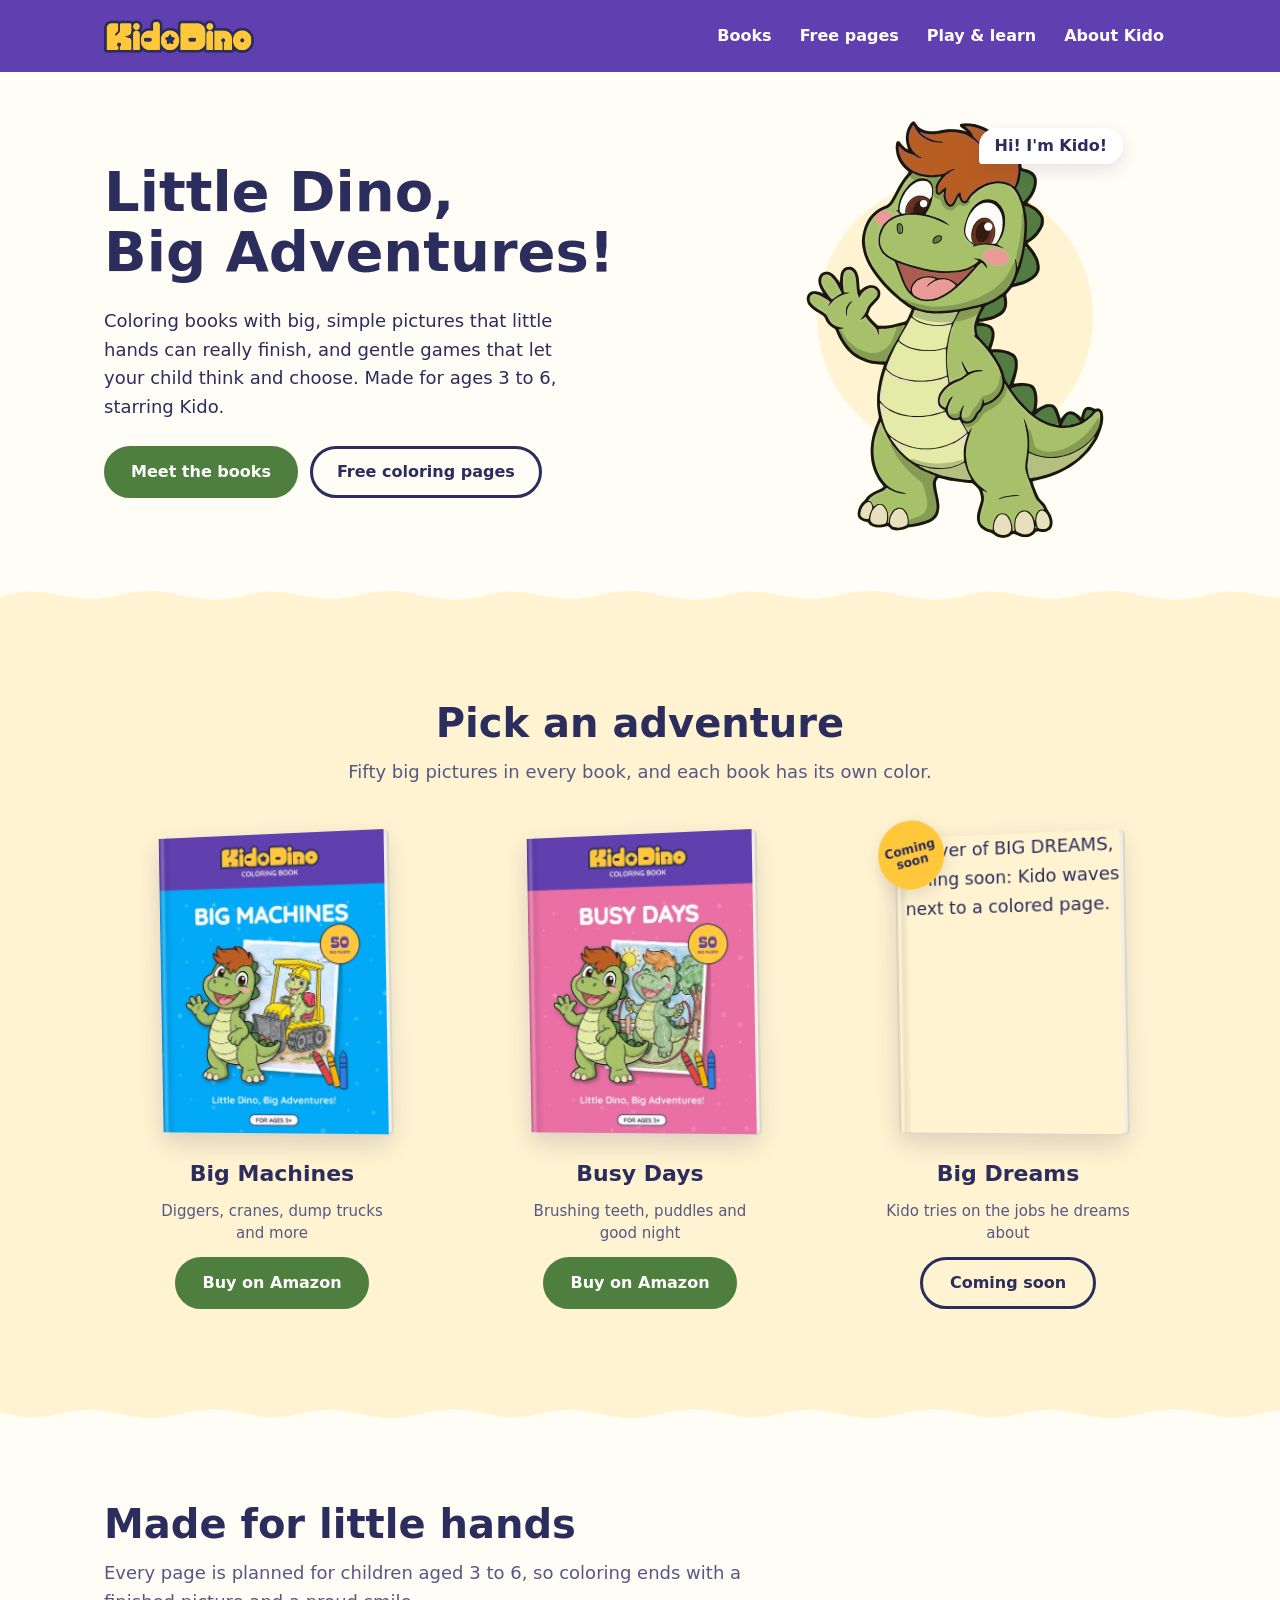
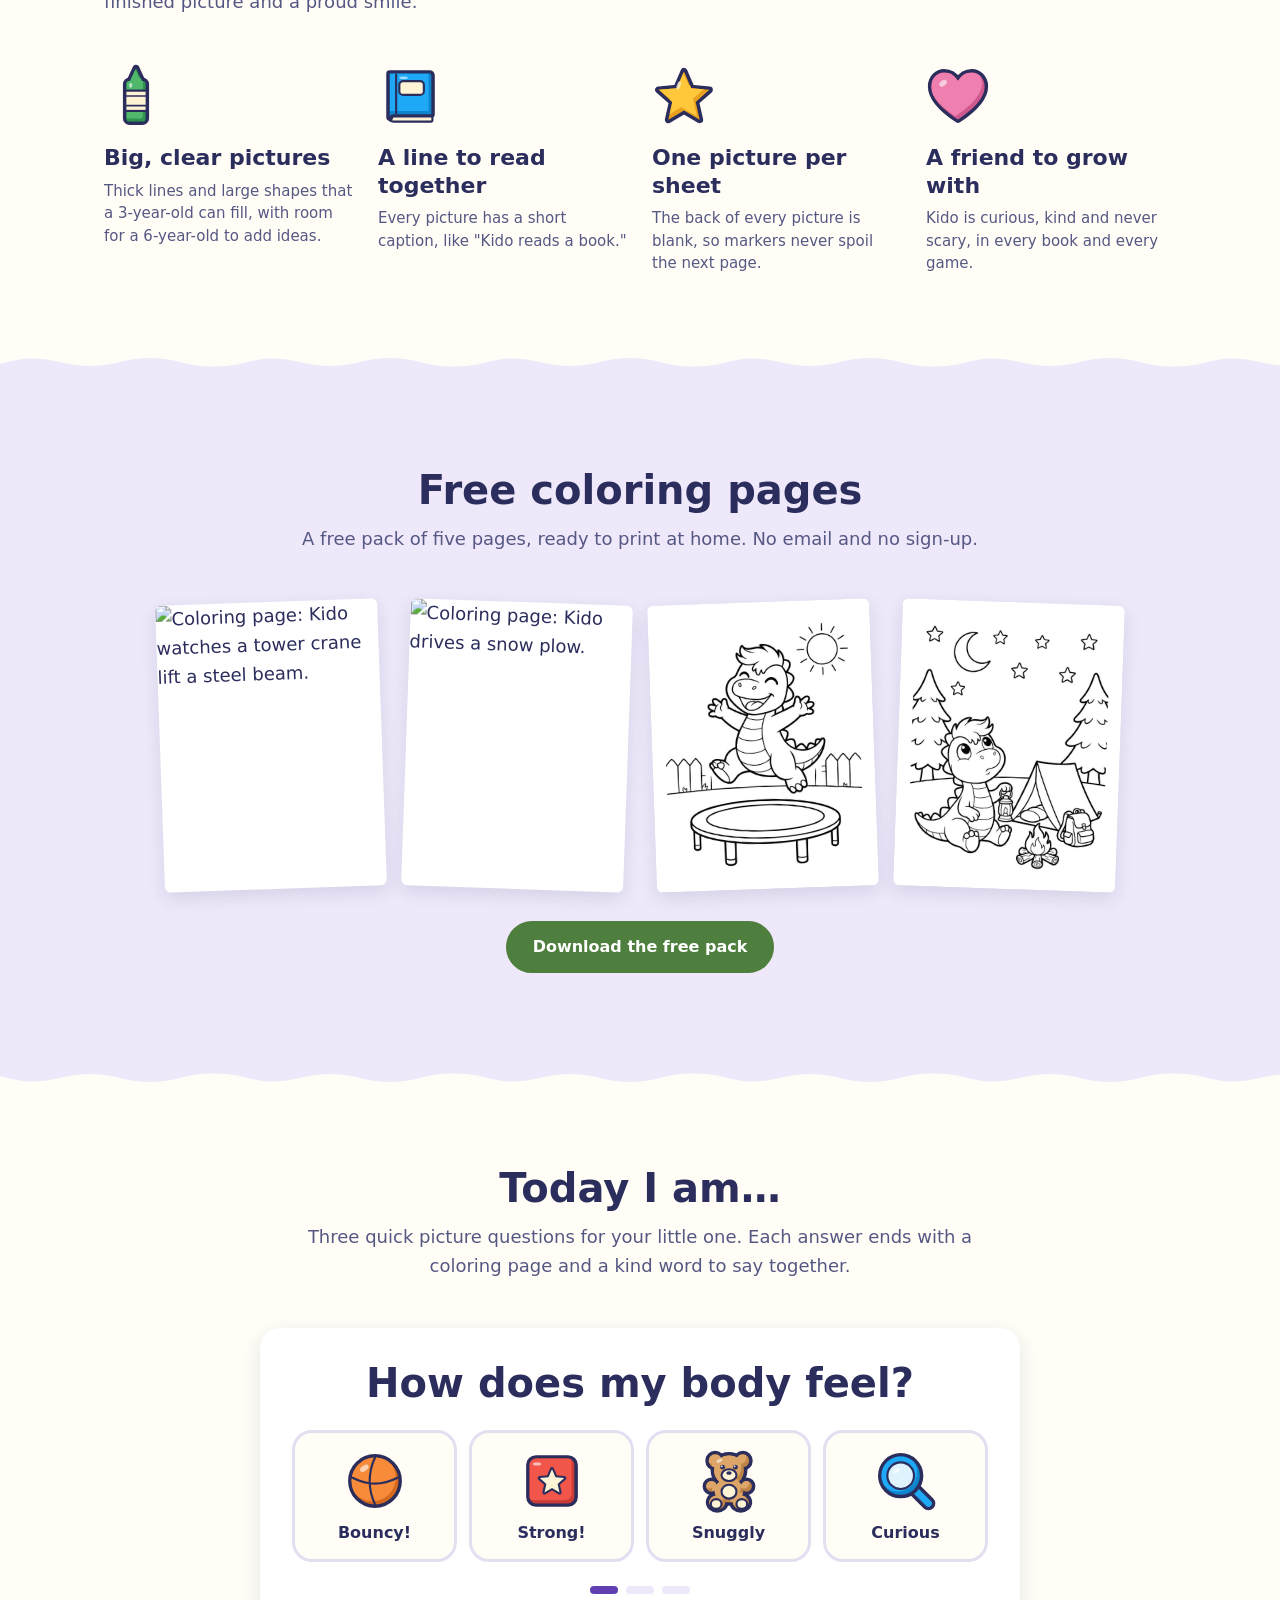
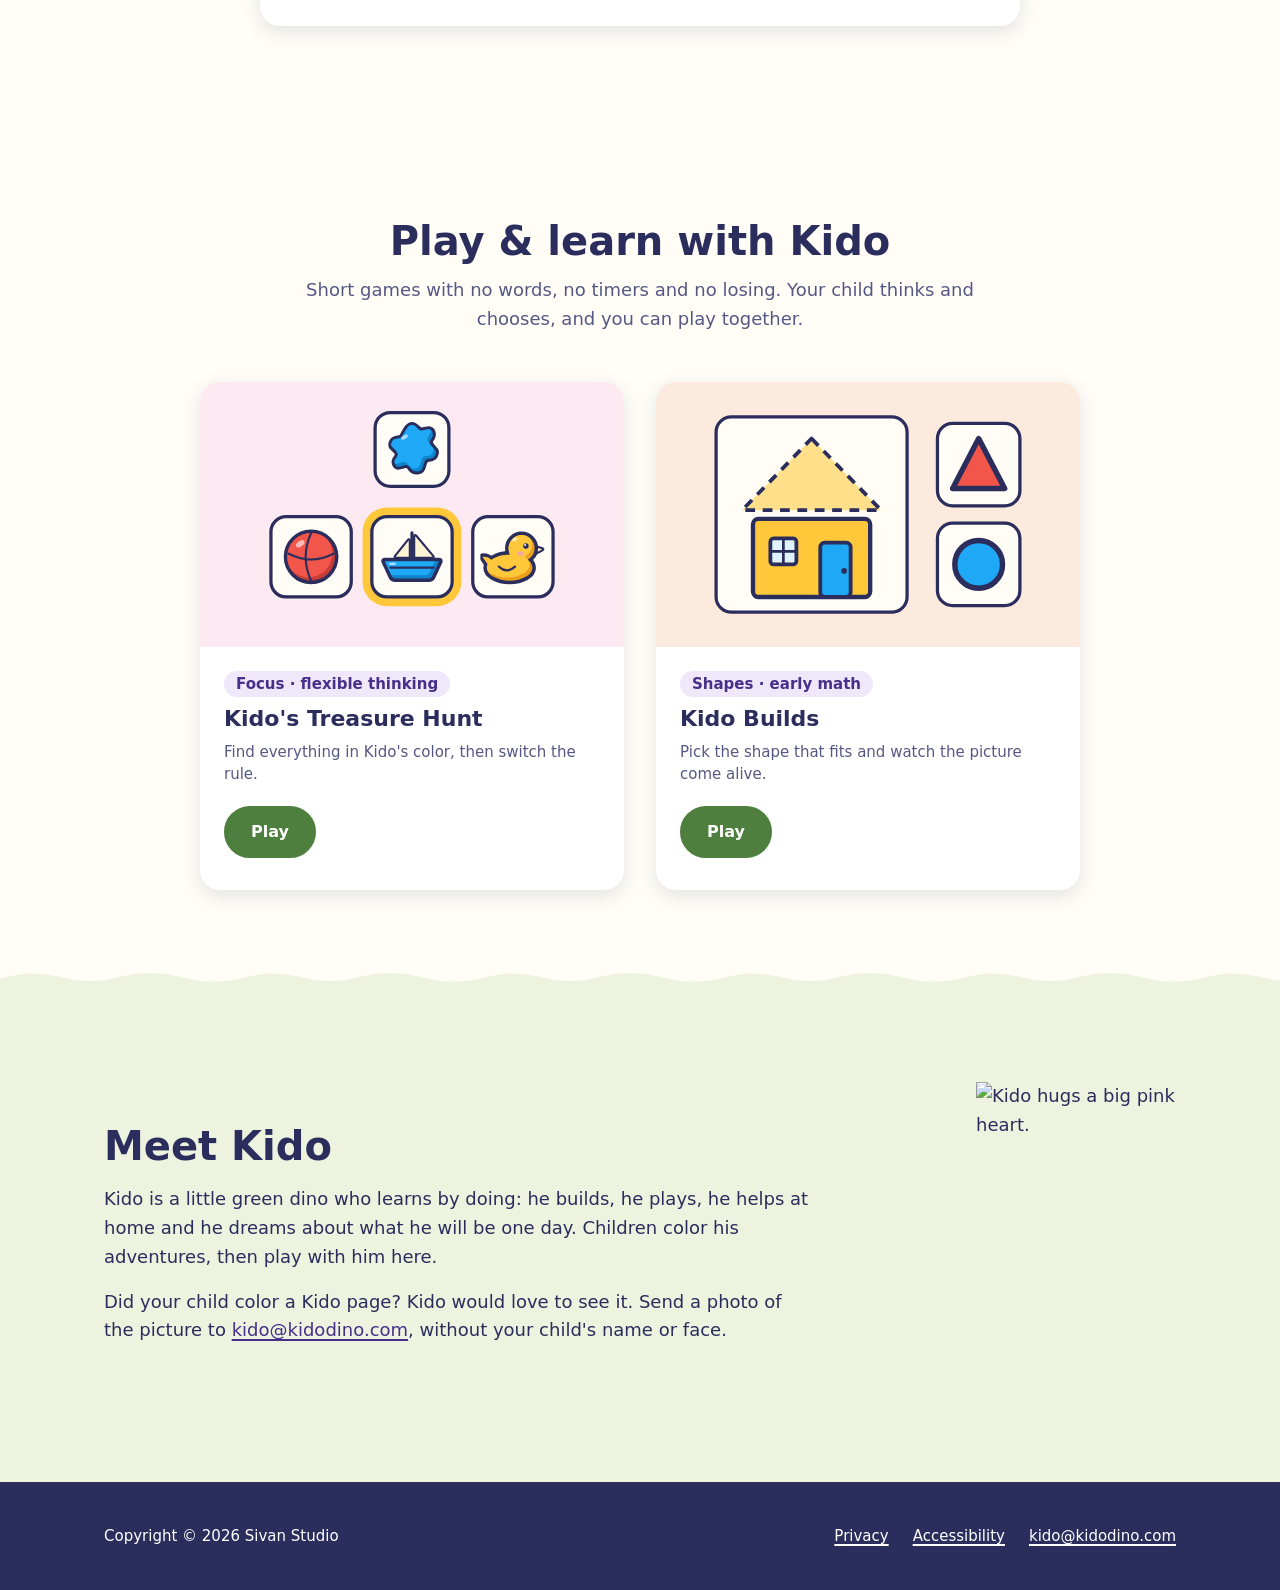
==== commit c320b320: "Site v6 (15.11): Hunt + Builds games, free coloring pack, privacy/accessibility, local fonts" ====
--- a/index.html
+++ b/index.html
@@ -2,223 +2,182 @@
 <html lang="en">
 <head>
 <meta charset="utf-8">
-<meta name="viewport" content="width=device-width, initial-scale=1, viewport-fit=cover">
+<meta http-equiv="Content-Security-Policy" content="default-src 'self'; img-src 'self' data: blob:; style-src 'self' 'unsafe-inline'; script-src 'self'; font-src 'self'; connect-src 'self'; media-src 'self'; object-src 'none'; base-uri 'self'; form-action 'none'">
+<meta name="referrer" content="strict-origin-when-cross-origin">
+<meta name="viewport" content="width=device-width, initial-scale=1">
 <title>KidoDino</title>
-<meta name="description" content="Free learning games and coloring books for ages 3 to 6 with Kido, a friendly little dino. Shapes, sorting, feelings and self-control games, no ads and no sign-up.">
+<meta name="description" content="Coloring books and wordless learning games for ages 3 to 6, starring Kido, a curious little dino. Free coloring pages to print at home.">
 <meta property="og:title" content="KidoDino – Little Dino, Big Adventures!">
-<meta property="og:description" content="Coloring books for ages 3 to 6, starring Kido. Which Kido are you today? Take the quiz and get a free coloring page.">
+<meta property="og:description" content="Coloring books and gentle games for ages 3 to 6, starring Kido. Free coloring pages to print at home.">
 <meta property="og:image" content="https://kidodino.com/assets/img/share.jpg">
 <meta property="og:url" content="https://kidodino.com/">
 <meta name="twitter:card" content="summary_large_image">
+<meta name="theme-color" content="#6040B0">
 <link rel="icon" href="assets/img/icon-32.png" sizes="32x32">
 <link rel="apple-touch-icon" href="assets/img/icon-180.png">
-<link rel="preconnect" href="https://fonts.googleapis.com">
-<link rel="preconnect" href="https://fonts.gstatic.com" crossorigin>
-<link rel="stylesheet" href="https://fonts.googleapis.com/css2?family=Quicksand:wght@500;700&family=Varela+Round&display=swap">
+<link rel="stylesheet" href="tokens.css">
 <link rel="stylesheet" href="styles.css">
-<link rel="stylesheet" href="game.css">
+<script src="hero-mode.js"></script>
 </head>
 <body>
 <a class="skip" href="#main">Skip to main content</a>
 
 <header class="site-head">
   <div class="wrap">
-    <a class="brand" href="./"><img src="assets/img/kidodino-logo-560.png" srcset="assets/img/kidodino-logo-560.png 1x, assets/img/kidodino-logo-1120.png 2x" width="168" height="37" alt="KidoDino home"></a>
+    <a class="brand" href="./"><img src="assets/img/kidodino-logo-560.png" srcset="assets/img/kidodino-logo-560.png 1x, assets/img/kidodino-logo-1120.png 2x" width="150" height="33" alt="KidoDino home"></a>
     <nav class="nav" aria-label="Main">
       <ul>
+        <li><a href="#books">Books</a></li>
+        <li><a href="#free">Free pages</a></li>
         <li><a href="#games">Play &amp; learn</a></li>
-        <li><a href="#books">Books</a></li>
-        <li><a href="#quiz">Which Kido are you?</a></li>
-        <li><a href="#contact">Contact</a></li>
+        <li><a href="#about">About Kido</a></li>
       </ul>
     </nav>
   </div>
 </header>
 
 <main id="main" tabindex="-1">
-  <div class="hero">
+
+  <section class="hero" aria-labelledby="hero-title">
     <div class="wrap">
       <div class="hero-copy">
-        <p class="eyebrow">Play, learn and color · ages 3–6</p>
-        <h1>Little Dino, Big Adventures!</h1>
-        <p>Meet Kido, a curious little dino who learns by playing. Free thinking games for little ones, and coloring books with big pictures that little hands can really finish.</p>
+        <h1 id="hero-title">Little Dino, Big Adventures!</h1>
+        <p>Coloring books with big, simple pictures that little hands can really finish, and gentle games that let your child think and choose. Made for ages 3 to 6, starring Kido.</p>
         <div class="hero-actions">
-          <a class="btn" href="#games">Play &amp; learn with Kido</a>
-          <a class="btn btn-ghost" href="#books">Meet the books</a>
+          <a class="btn" href="#books">Meet the books</a>
+          <a class="btn btn-2" href="#free">Free coloring pages</a>
         </div>
       </div>
-
-      <!-- ANIMATION SLOT: .stage is reserved for a future hero animation (Lottie, video or sprite).
-           Keep its size; replace the inner .kido block. Today: Kido whose eyes follow the pointer. -->
-      <div class="stage" id="stage">
-        <div class="stage-sun" aria-hidden="true"></div>
+      <div class="hero-art">
+        <div class="sun" aria-hidden="true"></div>
         <button class="kido" id="kido" type="button" aria-describedby="kido-bubble">
           <span class="visually-hidden">Say hi to Kido</span>
           <span class="kido-art" data-kido-svg aria-hidden="true"><picture><source type="image/webp" srcset="assets/img/kido-wave-840.webp"><img src="assets/img/kido-wave-420.png" width="420" height="588" alt=""></picture></span>
         </button>
         <p class="bubble" id="kido-bubble" aria-live="polite">Hi! I'm Kido!</p>
-        <p class="visually-hidden">Picture: Kido, a smiling green dinosaur with an orange fringe, waving hello. His eyes follow your mouse.</p>
-      </div>
-    </div>
-  </div>
-
-  <section id="games" class="games-band" aria-labelledby="games-title">
-    <div class="wrap">
-      <div class="section-head">
-        <p class="eyebrow eyebrow-ink">Free · no ads · no sign-up</p>
+      </div>
+    </div>
+  </section>
+
+  <section id="books" class="section band band-sun" aria-labelledby="books-title">
+    <div class="wrap">
+      <div class="head center">
+        <h2 id="books-title">Pick an adventure</h2>
+        <p class="lede">Fifty big pictures in every book, and each book has its own color.</p>
+      </div>
+      <ul class="shelf">
+        <li>
+          <div class="book"><picture><source type="image/webp" srcset="assets/img/books/b1-front-480.webp 480w, assets/img/books/b1-front-900.webp 900w" sizes="230px"><img src="assets/img/books/b1-front-480.jpg" width="480" height="621" alt="Cover of BIG MACHINES: Kido waves next to a colored picture of a yellow excavator."></picture></div>
+          <h3>Big Machines</h3>
+          <p class="t-small">Diggers, cranes, dump trucks and more</p>
+          <!-- AMAZON LINK, book 1: replace the href with the book's Amazon page -->
+          <a class="btn" href="https://www.amazon.com/s?k=KidoDino+Big+Machines">Buy on Amazon<span class="visually-hidden">: Big Machines (opens Amazon)</span></a>
+        </li>
+        <li>
+          <div class="book"><picture><source type="image/webp" srcset="assets/img/books/b2-front-480.webp 480w, assets/img/books/b2-front-900.webp 900w" sizes="230px"><img src="assets/img/books/b2-front-480.jpg" width="480" height="621" alt="Cover of BUSY DAYS: Kido waves next to a colored picture of himself jumping rope."></picture></div>
+          <h3>Busy Days</h3>
+          <p class="t-small">Brushing teeth, puddles and good night</p>
+          <!-- AMAZON LINK, book 2: replace the href with the book's Amazon page -->
+          <a class="btn" href="https://www.amazon.com/s?k=KidoDino+Busy+Days">Buy on Amazon<span class="visually-hidden">: Busy Days (opens Amazon)</span></a>
+        </li>
+        <li>
+          <div class="book"><picture><source type="image/webp" srcset="assets/img/books/b3-front-480.webp 480w, assets/img/books/b3-front-900.webp 900w" sizes="230px"><img src="assets/img/books/b3-front-480.jpg" width="480" height="621" alt="Cover of BIG DREAMS, coming soon: Kido waves next to a colored page."></picture><span class="sticker" aria-hidden="true">Coming<br>soon</span></div>
+          <h3>Big Dreams</h3>
+          <p class="t-small">Kido tries on the jobs he dreams about</p>
+          <p class="soon">Coming soon</p>
+        </li>
+      </ul>
+    </div>
+  </section>
+
+  <section class="section" aria-labelledby="why-title">
+    <div class="wrap">
+      <div class="head">
+        <h2 id="why-title">Made for little hands</h2>
+        <p class="lede">Every page is planned for children aged 3 to 6, so coloring ends with a finished picture and a proud smile.</p>
+      </div>
+      <ul class="facts">
+        <li><span class="ic" data-art="crayon:green"></span><b>Big, clear pictures</b><span>Thick lines and large shapes that a 3-year-old can fill, with room for a 6-year-old to add ideas.</span></li>
+        <li><span class="ic" data-art="book:blue"></span><b>A line to read together</b><span>Every picture has a short caption, like "Kido reads a book."</span></li>
+        <li><span class="ic" data-art="star:yellow"></span><b>One picture per sheet</b><span>The back of every picture is blank, so markers never spoil the next page.</span></li>
+        <li><span class="ic" data-art="heart:pink"></span><b>A friend to grow with</b><span>Kido is curious, kind and never scary, in every book and every game.</span></li>
+      </ul>
+    </div>
+  </section>
+
+  <section id="free" class="section band band-grape" aria-labelledby="free-title">
+    <div class="wrap">
+      <div class="head center">
+        <h2 id="free-title">Free coloring pages</h2>
+        <p class="lede">A free pack of five pages, ready to print at home. No email and no sign-up.</p>
+      </div>
+      <ul class="pages" aria-label="Some of the free pages">
+        <li><img src="assets/img/pages/crane-600.jpg" width="600" height="776" alt="Coloring page: Kido watches a tower crane lift a steel beam."></li>
+        <li><img src="assets/img/pages/snowy-600.jpg" width="600" height="776" alt="Coloring page: Kido drives a snow plow."></li>
+        <li><img src="assets/img/pages/bouncy-600.jpg" width="600" height="776" alt="Coloring page: Kido jumps on a trampoline."></li>
+        <li><img src="assets/img/pages/explorer-600.jpg" width="600" height="776" alt="Coloring page: Kido camps under the stars."></li>
+      </ul>
+      <div class="center-row"><a class="btn" href="downloads/kidodino-free-coloring-pack_v5b_15nov.pdf" download>Download the free pack<span class="visually-hidden"> (PDF)</span></a></div>
+    </div>
+  </section>
+
+  <section id="quiz" class="section" aria-labelledby="quiz-title">
+    <div class="wrap">
+      <div class="head center">
+        <h2 id="quiz-title">Today I am…</h2>
+        <p class="lede">Three quick picture questions for your little one. Each answer ends with a coloring page and a kind word to say together.</p>
+      </div>
+      <div class="quiz">
+        <div id="quiz-card"><p>Turn on JavaScript to play and get your free coloring page.</p></div>
+        <ol class="quiz-dots" aria-hidden="true"><li></li><li></li><li></li></ol>
+      </div>
+    </div>
+  </section>
+
+  <section id="games" class="section" aria-labelledby="games-title">
+    <div class="wrap">
+      <div class="head center">
         <h2 id="games-title">Play &amp; learn with Kido</h2>
-        <p class="lede">Short games where your child thinks and chooses, not just taps. Each one practises a skill that child-development research links to school readiness: shapes and space, flexible thinking, feelings and self-control. Kido reads every step aloud, so no reading is needed. Best played together.</p>
-      </div>
-      <ul class="game-cards">
-        <li class="game-card">
-          <div class="game-card-art" style="--c:#02A9F7"><svg viewBox="0 0 160 100" aria-hidden="true" focusable="false"><rect x="52" y="48" width="56" height="44" rx="4" fill="#FFC73A" stroke="#2B2D5C" stroke-width="4" stroke-linejoin="round"/><polygon points="80,10 116,48 44,48" fill="#E96FA3" stroke="#2B2D5C" stroke-width="4" stroke-linejoin="round"/><rect x="72" y="64" width="16" height="28" rx="3" fill="#6040B0" stroke="#2B2D5C" stroke-width="4" stroke-linejoin="round"/></svg></div>
-          <div class="game-card-body">
+        <p class="lede">Short games with no words, no timers and no losing. Your child thinks and chooses, and you can play together.</p>
+      </div>
+      <ul class="games">
+        <li class="game">
+          <div class="art" style="background: var(--berry-soft)" data-scene="hunt"></div>
+          <div class="game-body">
+            <span class="tag">Focus · flexible thinking</span>
+            <h3>Kido's Treasure Hunt</h3>
+            <p class="t-small">Find everything in Kido's color, then switch the rule.</p>
+            <a class="btn" href="play-hunt.html">Play<span class="visually-hidden"> Kido's Treasure Hunt</span></a>
+          </div>
+        </li>
+        <li class="game">
+          <div class="art" style="background: var(--tangerine-soft)" data-scene="builds"></div>
+          <div class="game-body">
             <span class="tag">Shapes · early math</span>
             <h3>Kido Builds</h3>
-            <p>Choose the shape that fits each gap and build a house, a truck and a rocket. Big builders turn the shapes too.</p>
-            <a class="btn" href="play-builds.html">Play <span class="visually-hidden">Kido Builds</span></a>
+            <p class="t-small">Pick the shape that fits and watch the picture come alive.</p>
+            <a class="btn" href="play-builds.html">Play<span class="visually-hidden"> Kido Builds</span></a>
           </div>
         </li>
-        <li class="game-card">
-          <div class="game-card-art" style="--c:#E96FA3"><svg viewBox="0 0 160 100" aria-hidden="true" focusable="false"><circle cx="52" cy="52" r="28" fill="#02A9F7" stroke="#2B2D5C" stroke-width="4" stroke-linejoin="round"/><polygon points="112,22 120,44 143,44 125,58 131,80 112,67 93,80 99,58 81,44 104,44" fill="#FFC73A" stroke="#2B2D5C" stroke-width="4" stroke-linejoin="round"/></svg></div>
-          <div class="game-card-body">
-            <span class="tag">Flexible thinking</span>
-            <h3>Sorting Switch</h3>
-            <p>Sort Kido's toys by color… then the rule changes! Children practise switching rules, a key thinking skill.</p>
-            <a class="btn" href="play-sort.html">Play <span class="visually-hidden">Sorting Switch</span></a>
-          </div>
-        </li>
-        <li class="game-card">
-          <div class="game-card-art" style="--c:#19B3A6"><svg viewBox="0 0 160 100" aria-hidden="true" focusable="false"><circle cx="56" cy="50" r="32" fill="#FFC73A" stroke="#2B2D5C" stroke-width="4" stroke-linejoin="round"/><circle cx="46" cy="44" r="4" fill="#2B2D5C"/><circle cx="66" cy="44" r="4" fill="#2B2D5C"/><path d="M44 58 Q56 70 68 58" fill="none" stroke="#2B2D5C" stroke-width="4" stroke-linecap="round"/><path d="M112 36 c-10 -14 -30 0 0 24 c30 -24 10 -38 0 -24z" fill="#E96FA3" stroke="#2B2D5C" stroke-width="4" stroke-linejoin="round"/></svg></div>
-          <div class="game-card-body">
-            <span class="tag">Feelings · kindness</span>
-            <h3>Kido's Feelings</h3>
-            <p>Find out how Kido's friends feel, then choose what could help. Ends with a calm breath together.</p>
-            <a class="btn" href="play-feelings.html">Play <span class="visually-hidden">Kido's Feelings</span></a>
-          </div>
-        </li>
-        <li class="game-card">
-          <div class="game-card-art" style="--c:#6040B0"><svg viewBox="0 0 160 100" aria-hidden="true" focusable="false"><rect x="58" y="8" width="44" height="86" rx="14" fill="#2B2D5C"/><circle cx="80" cy="30" r="13" fill="#D93A3A"/><circle cx="80" cy="70" r="13" fill="#2E9E4F"/></svg></div>
-          <div class="game-card-body">
-            <span class="tag">Self-control · movement</span>
-            <h3>Kido Says: Freeze!</h3>
-            <p>Tap on green, freeze on red, and on opposite day it flips. Or stand up and freeze-dance with a grown-up.</p>
-            <a class="btn" href="play-freeze.html">Play <span class="visually-hidden">Kido Says: Freeze!</span></a>
-          </div>
-        </li>
-      </ul>
-    </div>
-  </section>
-
-  <section id="books" aria-labelledby="books-title">
-    <div class="wrap">
-      <div class="section-head">
-        <h2 id="books-title">Pick an adventure</h2>
-        <p class="lede">Every book has 50 pictures and its own color, so little ones can find their favorite on the shelf.</p>
-      </div>
-      <ul class="shelf">
-        <li class="shelf-item">
-          <div class="book3d" style="--vol: var(--vol-azure)">
-            <picture>
-              <source type="image/webp" srcset="assets/img/books/b1-front-480.webp 480w, assets/img/books/b1-front-900.webp 900w" sizes="(max-width: 700px) 60vw, 260px">
-              <img src="assets/img/books/b1-front-480.jpg" width="480" height="621" alt="Cover of BIG MACHINES: Kido waves next to a colored picture of a yellow excavator.">
-            </picture>
-          </div>
-          <div class="shelf-text">
-            <h3>BIG MACHINES</h3>
-            <p>Diggers, cranes, dump trucks and more. Every page names the machine, so your little builder learns new words while coloring.</p>
-            <!-- AMAZON LINK, book 1: replace the href with the book's Amazon page -->
-            <a class="btn btn-buy" href="https://www.amazon.com/s?k=KidoDino+Big+Machines">Buy on Amazon <span class="visually-hidden">: BIG MACHINES (opens Amazon)</span></a>
-          </div>
-        </li>
-        <li class="shelf-item">
-          <div class="book3d" style="--vol: var(--vol-berry)">
-            <picture>
-              <source type="image/webp" srcset="assets/img/books/b2-front-480.webp 480w, assets/img/books/b2-front-900.webp 900w" sizes="(max-width: 700px) 60vw, 260px">
-              <img src="assets/img/books/b2-front-480.jpg" width="480" height="621" alt="Cover of BUSY DAYS: Kido waves next to a colored picture of himself jumping rope.">
-            </picture>
-          </div>
-          <div class="shelf-text">
-            <h3>BUSY DAYS</h3>
-            <p>Brushing teeth, building towers, splashing in puddles and saying good night. The everyday moments your child knows by heart, with Kido and his friends.</p>
-            <!-- AMAZON LINK, book 2: replace the href with the book's Amazon page -->
-            <a class="btn btn-buy" href="https://www.amazon.com/s?k=KidoDino+Busy+Days">Buy on Amazon <span class="visually-hidden">: BUSY DAYS (opens Amazon)</span></a>
-          </div>
-        </li>
-        <li class="shelf-item">
-          <div class="book3d" style="--vol: var(--vol-teal)">
-            <div class="cover3" role="img" aria-label="Cover of BIG DREAMS: Kido waves on a teal cover, with a Coming soon sticker.">
-              <span class="cover3-band"><img src="assets/img/kidodino-logo-560.png" width="560" height="124" alt=""><span>COLORING BOOK</span></span>
-              <span class="cover3-title">BIG DREAMS</span>
-              <picture class="cover3-kido"><source type="image/webp" srcset="assets/img/kido-wave-420.webp"><img src="assets/img/kido-wave-420.png" width="420" height="588" alt=""></picture>
-              <span class="cover3-badge"><b>50</b>BIG PAGES</span>
-              <span class="cover3-slogan">Little Dino, Big Adventures!</span>
-              <span class="cover3-age">FOR AGES 3+</span>
-            </div>
-            <span class="soon-tag">Coming soon</span>
-          </div>
-          <div class="shelf-text">
-            <h3>BIG DREAMS</h3>
-            <p>Firefighter, police officer, teacher… Kido tries on the jobs he dreams about. Now in the making.</p>
-            <p class="status">Coming soon</p>
-          </div>
-        </li>
-      </ul>
-    </div>
-  </section>
-
-  <section aria-labelledby="meet-title">
-    <div class="wrap">
-      <div class="section-head">
-        <h2 id="meet-title">Made for little hands</h2>
-        <p class="lede">Kido is curious, kind and always happy to try something new. No scary faces, no tricky details. Just a friend your child can color with, page after page.</p>
-      </div>
-      <ul class="facts" aria-label="About the books">
-        <li><b>Big pictures, thick lines</b><span>Easy to color inside for a 3-year-old, with room for a 6-year-old to add their own ideas.</span></li>
-        <li><b>Words to read together</b><span>Every picture has a short line, like "Kido digs a hole." New words, first reading.</span></li>
-        <li><b>No bleed-through</b><span>Every picture has a blank back, so markers never spoil the next page.</span></li>
-        <li><b>Quiet, screen-free time</b><span>Fifty pictures for rainy afternoons, car rides and calm moments before bed.</span></li>
-      </ul>
-    </div>
-  </section>
-
-  <section id="quiz" class="quiz-band" aria-labelledby="quiz-title">
-    <div class="wrap">
-      <div class="section-head">
-        <p class="eyebrow eyebrow-ink">A game for ages 3 to 6</p>
-        <h2 id="quiz-title">Which Kido are you today?</h2>
-        <p class="lede">Three questions, tap a picture to answer. Can't read yet? Tap the speaker and Kido reads it to you. Your prize: a free coloring page for today's Kido, ready to print.</p>
-      </div>
-
-      <div class="quiz" id="quiz-app">
-        <ol class="quiz-dots" aria-hidden="true"><li></li><li></li><li></li></ol>
-        <div class="quiz-card" id="quiz-card">
-          <!-- questions are drawn by quiz.js; this fallback shows when scripts are off -->
-          <p>Turn on JavaScript to play and get your free coloring page.</p>
-        </div>
-      </div>
-
-    </div>
-  </section>
-
-
-
-  <section id="contact" aria-labelledby="contact-title">
-    <div class="wrap">
-      <div class="section-head">
-        <h2 id="contact-title">Show us your masterpiece!</h2>
-        <p class="lede">Did your child color a Kido page? Kido would love to see it. Send a photo of the page to <a class="email" href="mailto:kido@kidodino.com">kido@kidodino.com</a>. Please send just the picture, without your child's name or face. Questions about the books are welcome too.</p>
+      </ul>
+    </div>
+  </section>
+
+  <section id="about" class="section band band-green band-last" aria-labelledby="about-title">
+    <div class="wrap about">
+      <picture class="about-art"><source type="image/webp" srcset="assets/img/kido-heart-420.webp 420w, assets/img/kido-heart-840.webp 840w" sizes="200px"><img src="assets/img/kido-heart-420.png" width="420" height="639" alt="Kido hugs a big pink heart."></picture>
+      <div class="about-copy">
+        <h2 id="about-title">Meet Kido</h2>
+        <p>Kido is a little green dino who learns by doing: he builds, he plays, he helps at home and he dreams about what he will be one day. Children color his adventures, then play with him here.</p>
+        <p>Did your child color a Kido page? Kido would love to see it. Send a photo of the picture to <a href="mailto:kido@kidodino.com">kido@kidodino.com</a>, without your child's name or face.</p>
       </div>
     </div>
   </section>
 </main>
 
 <footer class="site-foot">
-  <div class="peek" aria-hidden="true">
-    <div class="peek-rig kido-art" data-kido-svg data-viewbox="0 0 851 700"><picture><source type="image/webp" srcset="assets/img/kido/kido-peek-680.webp"><img src="assets/img/kido/kido-peek-680.png" width="680" height="559" alt=""></picture></div>
-  </div>
   <div class="wrap">
-    <p>© 2026 KidoDino</p>
+    <p>Copyright © 2026 Sivan Studio</p>
     <ul aria-label="Site information">
       <li><a href="privacy.html">Privacy</a></li>
       <li><a href="accessibility.html">Accessibility</a></li>
@@ -226,6 +185,34 @@
     </ul>
   </div>
 </footer>
+
+<div class="float wait" id="float">
+  <button class="float-btn" id="float-open" type="button">Free coloring pages</button>
+  <button class="float-x" id="float-x" type="button" aria-label="Hide this button"><svg viewBox="0 0 14 14" aria-hidden="true"><path d="M2 2L12 12M12 2L2 12" stroke="currentColor" stroke-width="2.6" stroke-linecap="round"/></svg></button>
+</div>
+
+<div class="modal" id="free-modal" hidden>
+  <div class="modal-card" role="dialog" aria-modal="true" aria-labelledby="modal-title">
+    <button class="modal-x" id="modal-x" type="button" aria-label="Close"><svg viewBox="0 0 14 14" aria-hidden="true"><path d="M2 2L12 12M12 2L2 12" stroke="#2B2D5C" stroke-width="2.6" stroke-linecap="round"/></svg></button>
+    <div class="modal-copy">
+      <h2 id="modal-title">Free coloring pages</h2>
+      <p class="lede">Five big pictures to print at home. No email and no sign-up.</p>
+      <a class="btn" href="downloads/kidodino-free-coloring-pack_v5b_15nov.pdf" download id="modal-get">Download the free pack</a>
+      <p class="note">One PDF, 7 pages, US Letter size.</p>
+    </div>
+    <div class="modal-art" aria-hidden="true">
+      <div class="fan">
+        <img src="assets/img/pages/crane-600.jpg" width="600" height="776" alt="">
+        <img src="assets/img/pages/snowy-600.jpg" width="600" height="776" alt="">
+        <img src="assets/img/pages/bouncy-600.jpg" width="600" height="776" alt="">
+        <img src="assets/img/pages/explorer-600.jpg" width="600" height="776" alt="">
+      </div>
+    </div>
+  </div>
+</div>
+
+<script src="kd-art.js"></script>
+<script src="site.js"></script>
 <script src="kido.js"></script>
 <script src="quiz.js"></script>
 </body>
--- a/tokens.css
+++ b/tokens.css
@@ -0,0 +1,64 @@
+/* Quicksand is served from this site (SIL Open Font License, assets/fonts/OFL.txt): no request goes to Google. */
+@font-face { font-family: "Quicksand"; font-weight: 500; font-display: swap; src: url("assets/fonts/quicksand-Medium.woff") format("woff"); }
+@font-face { font-family: "Quicksand"; font-weight: 600; font-display: swap; src: url("assets/fonts/quicksand-SemiBold.woff") format("woff"); }
+@font-face { font-family: "Quicksand"; font-weight: 700; font-display: swap; src: url("assets/fonts/quicksand-Bold.woff") format("woff"); }
+/* KidoDino mini design system – v1, 15 Nov 2026.
+   One source of truth for the website and the games. Every page uses only these tokens:
+   no new colour, size, space, radius or shadow is invented inside a page.
+
+   COLOUR – every brand colour has three tones:
+     -soft  large fields and backgrounds (a game field, a site band, a card wash)
+     base   the colour people know: buttons, tags, icons, middle-sized shapes
+     -deep  text on a soft field, outlines, pressed states
+   Text is always --ink (or white on --grape / --green-deep). Never text on a -soft of the same colour below 4.5:1.
+
+   TYPE – one family (Quicksand), five styles: display, h2, h3, body, small. Labels are sentence case, no letter-spacing.
+   SPACE – 4-based scale: --s1 4 · --s2 8 · --s3 12 · --s4 16 · --s5 24 · --s6 32 · --s7 48 · --s8 64 · --s9 96
+   SHAPE – radius 12 (small), 20 (cards), 999 (pills, round buttons). Outlines 3px ink on interactive kid elements only.
+   DEPTH – one soft shadow (--shadow). No hard offset shadows, no double shadows.                                        */
+:root {
+  /* brand frame (brand book) */
+  --ink: #2B2D5C;
+  --paper: #FFFDF6;
+  --white: #FFFFFF;
+
+  --grape-soft: #EEE8FA;  --grape: #6040B0;  --grape-deep: #46308A;
+  --sun-soft:   #FFF3D1;  --sun:   #FFC73A;  --sun-deep:   #C98A00;
+  --green-soft: #EDF3DF;  --green: #A3C26B;  --green-deep: #4F7F3E;   /* Kido's greens; --green-deep = primary button */
+
+  /* volume colours (one per book) */
+  --azure-soft: #E2F4FE;  --azure: #02A9F7;  --azure-deep: #0773A8;   /* book 1 */
+  --berry-soft: #FCE9F1;  --berry: #E96FA3;  --berry-deep: #A8406E;   /* book 2 */
+  --teal-soft:  #DDF4F5;  --teal:  #00B4C0;  --teal-deep:  #00737B;   /* book 3 */
+  --tangerine-soft: #FDEADF; --tangerine: #ED7940; --tangerine-deep: #A9491B;
+  --orchid-soft: #F8E6F6; --orchid: #D476CD; --orchid-deep: #94408E;
+
+  --muted: #565884;          /* secondary text on paper, 6.4:1 */
+  --line: #E4DFF0;           /* hairlines on paper */
+
+  /* type */
+  --font: "Quicksand", "Varela Round", "Nunito", system-ui, sans-serif;
+  --t-display: 700 clamp(2.25rem, 1.6rem + 2.6vw, 3.5rem)/1.08 var(--font);
+  --t-h2:      700 clamp(1.75rem, 1.4rem + 1.4vw, 2.5rem)/1.15 var(--font);
+  --t-h3:      700 1.375rem/1.25 var(--font);
+  --t-body:    500 1.125rem/1.6 var(--font);
+  --t-small:   500 0.9375rem/1.5 var(--font);
+  --t-label:   700 1rem/1.2 var(--font);
+
+  /* space */
+  --s1: 4px; --s2: 8px; --s3: 12px; --s4: 16px; --s5: 24px; --s6: 32px; --s7: 48px; --s8: 64px; --s9: 96px;
+  --section: clamp(56px, 8vw, 96px);
+  --wrap: 1120px;
+
+  /* shape and depth */
+  --r-sm: 12px; --r-md: 20px; --r-pill: 999px;
+  --outline: 3px solid var(--ink);
+  --shadow: 0 6px 18px rgb(43 45 92 / 0.12);
+  --shadow-lift: 0 10px 26px rgb(43 45 92 / 0.18);
+
+  /* layers – the only z-index values allowed */
+  --z-raised: 2; --z-sticky: 10; --z-float: 40; --z-hint: 45; --z-overlay: 50; --z-modal: 80; --z-panel: 85; --z-skip: 90;
+
+  /* motion */
+  --ease: cubic-bezier(.2, .9, .3, 1.2);
+}
--- a/styles.css
+++ b/styles.css
@@ -1,374 +1,259 @@
-/* KidoDino site — layout: grape hero band (copy left, Kido right), paper sections below, ink footer.
-   Accessibility target: IS 5568 / WCAG 2.1 AA. Contrast pairs checked: ink on paper 12.9:1,
-   white on grape 7.4:1, ink on sun 9.6:1, paper on night 15:1, sun on night 11:1. */
-:root {
-  --grape: #6040B0;
-  --grape-deep: #4B2F94;
-  --sun: #FFC73A;
-  --ink: #2B2D5C;
-  --paper: #FFFDF6;
-  --white: #FFFFFF;
-  --vol-azure: #02A9F7;
-  --vol-berry: #E96FA3;
-  --vol-teal: #19B3A6;
-
-  --bg: var(--paper);
-  --fg: var(--ink);
-  --muted: #4A4C7A;
-  --surface: #FFFFFF;
-  --line: #DCD6EE;
-  --link: #4B2F94;
-  --focus: #2B2D5C;
-  --hero-bg: var(--grape);
-  --hero-fg: #FFFFFF;
-  --tint: #FFF3CF;
-  --foot-bg: var(--ink);
-  --foot-fg: #F2F0FF;
-
-  --f-display: "Quicksand", "Varela Round", "Nunito", system-ui, sans-serif;
-  --f-body: "Quicksand", "Varela Round", "Nunito", system-ui, sans-serif;
-
-  --step--1: clamp(0.94rem, 0.9rem + 0.2vw, 1rem);
-  --step-0: clamp(1.06rem, 1rem + 0.3vw, 1.19rem);
-  --step-1: clamp(1.3rem, 1.15rem + 0.7vw, 1.6rem);
-  --step-2: clamp(1.7rem, 1.4rem + 1.4vw, 2.4rem);
-  --step-3: clamp(2.2rem, 1.6rem + 3vw, 3.6rem);
-  --radius: 22px;
-  --wrap: 68rem;
+/* KidoDino website – v6, 15 Nov 2026. Built only from tokens.css (see the rules at the top of that file).
+   Layout: grape bar with the logo, then paper. Colour lives in soft bands and in the books, never in a full-bleed
+   saturated hero. Accessibility target: WCAG 2.2 AA. */
+
+*, *::before, *::after { box-sizing: border-box; }
+[hidden] { display: none !important; }
+html { -webkit-text-size-adjust: 100%; scroll-behavior: smooth; }
+body { margin: 0; background: var(--paper, #FFFDF6); color: var(--ink, #2B2D5C); font: var(--t-body, 500 1.125rem/1.6 "Quicksand", system-ui, sans-serif); overflow-x: clip; }
+img, svg { max-width: 100%; display: block; }
+h1, h2, h3, p { margin: 0; }
+h1, h2, h3 { text-wrap: balance; }
+/* line length only on running text, never on every <p> (bubbles and labels are <p> too) */
+.lede, .prose p, .hero-copy p, .about-copy p { max-width: 62ch; }
+a { color: var(--grape-deep); text-underline-offset: .18em; text-decoration-thickness: 2px; }
+:focus-visible { outline: 3px solid var(--grape); outline-offset: 3px; border-radius: 8px; }
+.visually-hidden { position: absolute !important; width: 1px; height: 1px; overflow: hidden; clip: rect(0 0 0 0); white-space: nowrap; }
+.skip { position: absolute; left: var(--s3); top: -100px; z-index: var(--z-skip); background: var(--sun); color: var(--ink); font: var(--t-label); padding: var(--s3) var(--s4); border-radius: var(--r-sm); text-decoration: none; }
+.skip:focus { top: var(--s3); }
+.wrap { max-width: var(--wrap); margin-inline: auto; padding-inline: max(var(--s5), env(safe-area-inset-left, 0px)); }
+
+/* text styles – the only five */
+.t-display { font: var(--t-display); }
+.t-h2, h2 { font: var(--t-h2); }
+.t-h3, h3 { font: var(--t-h3); }
+.t-small { font: var(--t-small); color: var(--muted); }
+.lede { color: var(--muted); }
+
+/* buttons – one shape, two kinds (brand book: KidButton) */
+.btn { display: inline-flex; align-items: center; justify-content: center; gap: var(--s2); min-height: 52px; padding: 0 var(--s5);
+  border-radius: var(--r-pill); border: 3px solid var(--green-deep); background: var(--green-deep); color: var(--white);
+  font: var(--t-label); text-decoration: none; cursor: pointer; transition: transform .15s, background-color .15s; }
+.btn:active { transform: scale(.97); }
+.btn-2 { background: transparent; color: var(--ink); border-color: var(--ink); }
+
+/* header */
+.site-head { background: var(--grape); position: relative; z-index: var(--z-raised); }
+.site-head .wrap { display: flex; align-items: center; justify-content: space-between; gap: var(--s4); flex-wrap: wrap; min-height: 72px; }
+.brand img { width: 150px; height: auto; }
+.nav ul { list-style: none; margin: 0; padding: 0; display: flex; flex-wrap: wrap; gap: var(--s1); }
+.nav a { color: var(--white); text-decoration: none; font: var(--t-label); display: inline-flex; align-items: center; min-height: 44px; padding: 0 var(--s3); border-radius: var(--r-pill); }
+.site-head :focus-visible { outline-color: var(--sun); }
+
+/* hero – paper (option A) or soft grape (#hero-soft, option B). Ends before the fold with the buttons in view. */
+.hero { background: var(--paper); }
+:root[data-hero="soft"] .hero { background: var(--grape-soft); }
+.hero .wrap { display: grid; grid-template-columns: minmax(0, 1.15fr) minmax(0, .85fr); align-items: center; gap: var(--s6); padding-block: var(--s7) var(--s8); }
+.hero-copy { display: grid; gap: var(--s5); justify-items: start; }
+.hero h1 { font: var(--t-display); }
+.hero p { max-width: 40ch; }
+.hero-actions { display: flex; flex-wrap: wrap; gap: var(--s3); }
+.hero-art { position: relative; justify-self: center; width: min(100%, 300px); }
+.hero-art .sun { position: absolute; inset: 14% 4% auto; aspect-ratio: 1; border-radius: 50%; background: var(--sun-soft); }
+:root[data-hero="soft"] .hero-art .sun { background: var(--paper); }
+.kido { position: relative; display: block; width: 100%; padding: 0; border: 0; background: none; cursor: pointer; border-radius: var(--r-md); aspect-ratio: 851 / 1191; }
+.kido-art, .kido-art svg, .kido-art img { display: block; width: 100%; height: 100%; }
+.kido.hop { animation: hop .6s var(--ease); transform-origin: 50% 100%; }
+.bubble { position: absolute; top: 2%; right: -6%; margin: 0; background: var(--white); color: var(--ink); font: var(--t-label);
+  padding: var(--s2) var(--s4); border-radius: var(--r-md) var(--r-md) var(--r-md) 4px; box-shadow: var(--shadow); white-space: nowrap; }
+@media (max-width: 760px) {
+  .hero .wrap { grid-template-columns: 1fr; gap: var(--s5); padding-block: var(--s6) var(--s7); }
+  .hero-art { order: -1; width: min(52vw, 210px); }
+  .bubble { right: -12%; }
 }
-@media (prefers-color-scheme: dark) {
-  :root:not([data-theme="light"]) {
-    --bg: #17163A; --fg: #F4F2FF; --muted: #C9C5EC; --surface: #22204F; --line: #3A3770;
-    --link: #FFD86B; --focus: #FFC73A; --hero-bg: #3E2785; --tint: #2C2A5E;
-    --foot-bg: #0F0E29; --foot-fg: #E9E6FF; color-scheme: dark;
-  }
-}
-:root[data-theme="dark"] {
-  --bg: #17163A; --fg: #F4F2FF; --muted: #C9C5EC; --surface: #22204F; --line: #3A3770;
-  --link: #FFD86B; --focus: #FFC73A; --hero-bg: #3E2785; --tint: #2C2A5E;
-  --foot-bg: #0F0E29; --foot-fg: #E9E6FF; color-scheme: dark;
-}
-
-*, *::before, *::after { box-sizing: border-box; }
-html { -webkit-text-size-adjust: 100%; scroll-behavior: smooth; }
-body {
-  margin: 0; background: var(--bg); color: var(--fg);
-  font-family: var(--f-body); font-size: var(--step-0); font-weight: 500; line-height: 1.6;
-}
-img { max-width: 100%; height: auto; display: block; }
-h1, h2, h3 { font-family: var(--f-display); font-weight: 700; line-height: 1.15; text-wrap: balance; margin: 0; }
-p { margin: 0; max-width: 62ch; }
-a { color: var(--link); text-underline-offset: 0.18em; text-decoration-thickness: 2px; }
-a:hover { text-decoration-thickness: 3px; }
-:focus-visible { outline: 3px solid var(--focus); outline-offset: 3px; border-radius: 6px; }
-
-.wrap {
-  max-width: var(--wrap); margin-inline: auto;
-  padding-left: max(16px, env(safe-area-inset-left, 0px));
-  padding-right: max(16px, env(safe-area-inset-right, 0px));
-}
-
-/* skip link */
-.skip {
-  position: absolute; left: 12px; top: -100px; z-index: 50;
-  background: var(--sun); color: var(--ink); font-weight: 700;
-  padding: 12px 18px; border-radius: 12px; text-decoration: none;
-}
-.skip:focus { top: calc(12px + env(safe-area-inset-top, 0px)); }
-
-/* header */
-.site-head { background: var(--hero-bg); color: var(--hero-fg); }
-.site-head .wrap { display: flex; align-items: center; justify-content: space-between; gap: 16px; flex-wrap: wrap; padding-block: 18px; }
-.brand { display: inline-flex; border-radius: 10px; }
-.brand img { width: 168px; }
-.nav ul { list-style: none; margin: 0; padding: 0; display: flex; flex-wrap: wrap; gap: 4px 6px; }
-.nav a {
-  color: var(--hero-fg); text-decoration: none; font-weight: 700; font-size: var(--step--1);
-  display: inline-flex; align-items: center; min-height: 44px; padding: 0 12px; border-radius: 999px;
-}
-.nav a:hover { background: rgb(255 255 255 / 0.14); }
-.nav a[aria-current="page"] { text-decoration: underline; text-decoration-thickness: 2px; }
-.site-head :focus-visible, .hero :focus-visible { outline-color: var(--sun); }
-
-/* hero */
-.hero { background: var(--hero-bg); color: var(--hero-fg); position: relative; overflow: hidden; }
-.hero::before {
-  content: ""; position: absolute; inset: 0; pointer-events: none;
-  background:
-    radial-gradient(circle at 12% 30%, rgb(255 199 58 / 0.9) 0 4px, transparent 5px),
-    radial-gradient(circle at 46% 12%, rgb(255 255 255 / 0.35) 0 3px, transparent 4px),
-    radial-gradient(circle at 30% 86%, rgb(255 199 58 / 0.7) 0 3px, transparent 4px),
-    radial-gradient(circle at 92% 18%, rgb(255 255 255 / 0.3) 0 4px, transparent 5px),
-    radial-gradient(circle at 60% 70%, rgb(255 255 255 / 0.22) 0 3px, transparent 4px),
-    radial-gradient(ellipse at 85% 110%, rgb(255 255 255 / 0.12), transparent 55%);
-}
-.hero .wrap {
-  position: relative; display: grid; grid-template-columns: minmax(0, 1.25fr) minmax(0, 0.75fr);
-  align-items: center; gap: 24px; padding-block: 32px 48px;
-}
-.hero-copy { display: grid; gap: 18px; align-content: center; }
-.eyebrow {
-  font-size: var(--step--1); font-weight: 700; letter-spacing: 0.06em; text-transform: uppercase;
-  color: var(--sun);
-}
-.hero h1 { font-size: var(--step-3); color: var(--hero-fg); }
-.hero p { font-size: var(--step-1); font-weight: 500; max-width: 30ch; }
-.hero-kido { justify-self: center; width: min(100%, 320px); }
-.hero-kido img { filter: drop-shadow(0 10px 0 rgb(43 45 92 / 0.35)); }
-@media (prefers-reduced-motion: no-preference) {
-  .hero-kido img { animation: wave-in 0.7s cubic-bezier(.2, 1.3, .4, 1) both; transform-origin: 50% 100%; }
-  @keyframes wave-in { from { transform: translateY(24px) rotate(-3deg); } to { transform: none; } }
-}
-@media (max-width: 700px) {
-  .hero .wrap { grid-template-columns: 1fr; }
-  .hero .wrap { padding-block: 28px 36px; }
-  .hero-kido { width: min(72%, 260px); }
-}
-
-.btn {
-  display: inline-flex; align-items: center; justify-content: center; gap: 8px;
-  min-height: 52px; padding: 0 26px; border-radius: 16px;
-  background: var(--sun); color: var(--ink); border: 3px solid var(--ink);
-  font: 700 var(--step-0)/1 var(--f-display); text-decoration: none; cursor: pointer;
-  box-shadow: 0 5px 0 var(--ink); transition: transform .15s, box-shadow .15s;
-  justify-self: start;
-}
-.btn:hover { transform: translateY(-2px); box-shadow: 0 7px 0 var(--ink); text-decoration: none; }
-.btn:active { transform: translateY(3px); box-shadow: 0 2px 0 var(--ink); }
-@media (prefers-reduced-motion: reduce) { .btn, .hero-kido img { transition: none; animation: none; } html { scroll-behavior: auto; } }
 
 /* sections */
-main section { padding-block: clamp(48px, 7vw, 88px); }
-main section + section { border-top: 2px dashed var(--line); }
-.section-head { display: grid; gap: 10px; margin-bottom: 28px; }
-.section-head h2 { font-size: var(--step-2); }
-.lede { color: var(--muted); }
-
-.facts { list-style: none; margin: 28px 0 0; padding: 0; display: grid; grid-template-columns: repeat(4, minmax(0, 1fr)); gap: 14px; }
+.section { padding-block: var(--section); }
+.head { display: grid; gap: var(--s3); margin-bottom: var(--s7); }
+.head.center { justify-items: center; text-align: center; }
+.head.center p { margin-inline: auto; }
+.band { position: relative; }
+.band-sun { background: var(--sun-soft); }
+.band-green { background: var(--green-soft); }
+.band-grape { background: var(--grape-soft); }
+/* soft wavy edges, like a torn paper band */
+.band::before, .band::after { content: ""; position: absolute; left: 0; right: 0; height: 18px; background: inherit; pointer-events: none;
+  -webkit-mask: url("data:image/svg+xml,%3Csvg xmlns='http://www.w3.org/2000/svg' viewBox='0 0 120 18' preserveAspectRatio='none'%3E%3Cpath d='M0 18V10Q15 0 30 8T60 8T90 8T120 10V18Z'/%3E%3C/svg%3E") 0 0 / 240px 18px repeat-x;
+          mask: url("data:image/svg+xml,%3Csvg xmlns='http://www.w3.org/2000/svg' viewBox='0 0 120 18' preserveAspectRatio='none'%3E%3Cpath d='M0 18V10Q15 0 30 8T60 8T90 8T120 10V18Z'/%3E%3C/svg%3E") 0 0 / 240px 18px repeat-x; }
+.band::before { top: -17px; }
+.band::after { bottom: -17px; transform: scaleY(-1); }
+.band-last::after { display: none; }   /* the last band runs straight into the footer */
+
+/* books */
+.shelf { list-style: none; margin: 0; padding: 0; display: grid; grid-template-columns: repeat(3, minmax(0, 1fr)); gap: var(--s6); }
+@media (max-width: 860px) { .shelf { grid-template-columns: repeat(2, minmax(0, 1fr)); } }
+@media (max-width: 520px) { .shelf { grid-template-columns: 1fr; max-width: 320px; margin-inline: auto; } }
+.shelf li { display: grid; justify-items: center; text-align: center; gap: var(--s3); }
+.book { position: relative; width: min(100%, 230px); aspect-ratio: 8.5 / 11; margin-bottom: var(--s4);
+  transform: perspective(1400px) rotateY(-14deg) rotateZ(-1deg); transform-origin: 40% 50%; transition: transform .35s var(--ease);
+  border-radius: 2px 5px 5px 2px; box-shadow: 3px 0 0 #F2EEE3, 5px 1px 0 #DCD6C7, var(--shadow-lift); }
+.book img, .book .cover3 { width: 100%; height: 100%; object-fit: cover; border-radius: inherit; }
+/* a soft paperback: a thin crease near the spine, no hard thickness */
+.book::after { content: ""; position: absolute; inset: 0; border-radius: inherit; pointer-events: none;
+  background: linear-gradient(90deg, rgb(0 0 0 / .18) 0, rgb(255 255 255 / .22) 1.6%, rgb(0 0 0 / .08) 3%, transparent 6%); }
+.shelf h3 { font: var(--t-h3); }
+.shelf .t-small { max-width: 26ch; }
+.shelf li { align-content: start; }
+.shelf .btn, .soon { min-width: 11rem; }
+/* not a link: same size as the Amazon button, outline only, no hover */
+.soon { display: inline-flex; align-items: center; justify-content: center; min-height: 52px; padding: 0 var(--s5); margin: 0;
+  border-radius: var(--r-pill); border: 3px solid var(--ink); color: var(--ink); font: var(--t-label); cursor: default; }
+/* a round sun sticker on the cover corner, away from the 50 badge */
+.sticker { position: absolute; top: -18px; left: -18px; z-index: var(--z-raised); width: 70px; height: 70px; border-radius: 50%;
+  display: grid; place-items: center; text-align: center; background: var(--sun); color: var(--ink);
+  font: 700 .8rem/1.05 var(--font); transform: rotate(-12deg); box-shadow: var(--shadow); }
+.cover3 { display: grid; grid-template-rows: auto auto 1fr auto; background: var(--teal); overflow: hidden; color: var(--white); text-align: center; }
+.cover3-band { background: var(--grape); padding: 7% 8% 5%; display: grid; gap: 3%; justify-items: center; }
+.cover3-band img { width: 70%; }
+.cover3-band span { font: 700 .6rem/1 var(--font); letter-spacing: .02em; }
+.cover3-title { font: 700 clamp(1.1rem, 2.4vw, 1.5rem)/1 var(--font); padding: 7% 0 0; }
+.cover3-kido { width: 52%; justify-self: center; align-self: end; }
+.cover3-age { justify-self: center; margin: 4% 0 7%; background: var(--paper); color: var(--ink); font: 700 .55rem/1 var(--font); padding: 4px 10px; border-radius: var(--r-pill); }
+
+/* why parents choose Kido */
+.facts { list-style: none; margin: 0; padding: 0; display: grid; grid-template-columns: repeat(4, minmax(0, 1fr)); gap: var(--s6) var(--s5); }
 @media (max-width: 900px) { .facts { grid-template-columns: repeat(2, minmax(0, 1fr)); } }
 @media (max-width: 480px) { .facts { grid-template-columns: 1fr; } }
-.facts li { align-content: start; background: var(--surface); border: 2px solid var(--line); border-radius: 16px; padding: 16px 18px; display: grid; gap: 2px; }
-.facts b { font-size: var(--step-1); font-variant-numeric: tabular-nums; }
-.facts span { color: var(--muted); font-size: var(--step--1); }
-
-.books { list-style: none; margin: 0; padding: 0; display: grid; grid-template-columns: repeat(auto-fit, minmax(min(100%, 250px), 1fr)); gap: 20px; }
-.book { background: var(--surface); border: 3px solid var(--ink); border-radius: var(--radius); overflow: hidden; display: grid; grid-template-rows: auto 1fr; }
-:root[data-theme="dark"] .book { border-color: var(--line); }
-@media (prefers-color-scheme: dark) { :root:not([data-theme="light"]) .book { border-color: var(--line); } }
-.book-band { height: 92px; background: var(--vol); position: relative; }
-.book-band::after {
-  content: attr(data-vol); position: absolute; left: 18px; bottom: -22px;
-  width: 52px; height: 52px; border-radius: 50%; background: var(--sun); color: var(--grape);
-  border: 3px solid var(--ink); display: grid; place-items: center; font: 700 1.4rem/1 var(--f-display);
+.facts li { display: grid; gap: var(--s2); align-content: start; }
+.facts .ic { width: 64px; height: 64px; margin-bottom: var(--s2); }
+.facts b { font: var(--t-h3); }
+.facts span { font: var(--t-small); color: var(--muted); }
+
+/* games – colour fills the top half of the card, text below (same build as the book cards) */
+.games { list-style: none; margin: 0; padding: 0; display: grid; grid-template-columns: repeat(2, minmax(0, 1fr)); gap: var(--s6); max-width: 880px; margin-inline: auto; }
+@media (max-width: 680px) { .games { grid-template-columns: 1fr; max-width: 420px; } }
+.game { display: grid; grid-template-rows: auto 1fr; background: var(--white); border-radius: var(--r-md); box-shadow: var(--shadow); overflow: hidden; }
+.game .art { aspect-ratio: 16 / 10; display: grid; place-items: center; padding: var(--s5); }
+.game .art svg { width: 100%; height: 100%; max-width: 360px; }
+.game-body { display: flex; flex-direction: column; gap: var(--s2); align-items: flex-start; padding: var(--s5) var(--s5) var(--s6); }
+.game .t-small { color: var(--muted); }
+.game .btn { margin-top: auto; }
+.game .t-small { margin-bottom: var(--s3); }
+.tag { font: var(--t-small); font-weight: 700; color: var(--grape-deep); background: var(--grape-soft); border-radius: var(--r-pill); padding: 2px var(--s3); }
+
+/* free pages – four whole pages in a row, one button */
+.pages { list-style: none; margin: 0 auto var(--s6); padding: 0; display: grid; grid-template-columns: repeat(4, minmax(0, 1fr)); gap: var(--s5); max-width: 960px; }
+@media (max-width: 700px) { .pages { grid-template-columns: repeat(2, minmax(0, 1fr)); max-width: 420px; } }
+.pages img { width: 100%; height: auto; border-radius: 6px; background: var(--white); box-shadow: var(--shadow); transition: transform .25s var(--ease); }
+.pages li:nth-child(odd) img { transform: rotate(-2deg); } .pages li:nth-child(even) img { transform: rotate(2deg); }
+.center-row { display: flex; justify-content: center; }
+
+/* quiz – its own section, the question is the loudest thing in the card */
+.quiz { max-width: 760px; margin-inline: auto; background: var(--white); border-radius: var(--r-md); padding: var(--s6); box-shadow: var(--shadow); display: grid; gap: var(--s5); }
+.quiz-dots { display: flex; justify-content: center; gap: var(--s2); list-style: none; margin: 0; padding: 0; }
+.quiz-dots li { width: 28px; height: 8px; border-radius: var(--r-pill); background: var(--grape-soft); }
+.quiz-dots li.done, .quiz-dots li.now { background: var(--grape); }
+.quiz-title { font: var(--t-h2); text-align: center; margin-bottom: var(--s5); }
+.answers { list-style: none; margin: 0; padding: 0; display: grid; grid-template-columns: repeat(4, minmax(0, 1fr)); gap: var(--s3); }
+@media (max-width: 560px) { .answers { grid-template-columns: repeat(2, minmax(0, 1fr)); } .quiz { padding: var(--s5); } }
+.answer { width: 100%; display: grid; justify-items: center; gap: var(--s2); padding: var(--s4) var(--s2); min-height: 132px; border-radius: var(--r-md);
+  background: var(--paper); border: 3px solid var(--line); color: var(--ink); font: var(--t-label); cursor: pointer; transition: border-color .15s, transform .15s; }
+.answer svg { width: 64px; height: 64px; }
+.result { display: grid; grid-template-columns: minmax(0, 1fr) 200px; gap: var(--s6); align-items: center; }
+@media (max-width: 560px) { .result { grid-template-columns: 1fr; } }
+.result img { width: 100%; height: auto; border-radius: 6px; box-shadow: var(--shadow); }
+.result-actions { display: flex; flex-wrap: wrap; gap: var(--s3); margin-top: var(--s4); }
+.result .t-h3 { margin: var(--s1) 0 var(--s2); }
+
+/* fanned pages (free-pages window) */
+.fan { position: relative; height: 260px; width: min(100%, 380px); }
+.fan img { position: absolute; top: 0; width: 46%; height: auto; aspect-ratio: 600 / 776; object-fit: cover; border-radius: 6px; background: var(--white); box-shadow: var(--shadow); }
+.fan img:nth-child(1) { left: 0; transform: rotate(-8deg); top: 18px; }
+.fan img:nth-child(2) { left: 18%; transform: rotate(-2deg); }
+.fan img:nth-child(3) { left: 36%; transform: rotate(4deg); top: 10px; }
+.fan img:nth-child(4) { left: 54%; transform: rotate(9deg); top: 26px; }
+
+/* about */
+.about { display: grid; grid-template-columns: minmax(0, 1fr) 200px; gap: var(--s7); align-items: center; }
+.about-art { order: 2; justify-self: end; }
+.about-art img { width: 200px; height: auto; }
+@media (max-width: 640px) { .about { grid-template-columns: 1fr; } .about-art img { width: 150px; } }
+.about-copy { display: grid; gap: var(--s4); }
+
+/* footer */
+.site-foot { background: var(--ink); color: var(--white); position: relative; }
+.site-foot .wrap { padding-block: var(--s6); display: flex; flex-wrap: wrap; gap: var(--s3) var(--s6); align-items: center; justify-content: space-between; font: var(--t-small); }
+.site-foot a { color: var(--white); }
+.site-foot ul { list-style: none; margin: 0; padding: 0; display: flex; flex-wrap: wrap; gap: var(--s1) var(--s5); }
+.site-foot li a { display: inline-flex; min-height: 44px; align-items: center; }
+.site-foot :focus-visible { outline-color: var(--sun); }
+.peek { position: absolute; right: max(var(--s5), 6vw); bottom: 100%; width: 150px; height: 82px; overflow: hidden; pointer-events: none; }
+.peek .kido-art { width: 150px; height: auto; }
+
+/* floating "free pages" button + exit modal */
+.float { position: fixed; left: max(var(--s4), env(safe-area-inset-left, 0px)); bottom: max(var(--s4), env(safe-area-inset-bottom, 0px)); z-index: var(--z-float); }
+.float-btn { width: 112px; height: 112px; border-radius: 50%; border: 0; background: var(--white); color: var(--grape-deep); box-shadow: var(--shadow-lift);
+  font: 700 1.05rem/1.1 var(--font); display: grid; place-items: center; text-align: center; padding: var(--s3); cursor: pointer; transition: transform .2s var(--ease); }
+.float-x { position: absolute; top: -4px; right: -4px; width: 32px; height: 32px; border-radius: 50%; border: 0; background: var(--ink); color: var(--white); display: grid; place-items: center; cursor: pointer; }
+.float-x svg { width: 14px; height: 14px; }
+@media (max-width: 560px) { .float-btn { width: 92px; height: 92px; font-size: .92rem; } }
+
+.modal { position: fixed; inset: 0; z-index: var(--z-modal); display: grid; place-items: center; padding: var(--s4); background: rgb(43 45 92 / .45); }
+.modal-card { position: relative; width: min(100%, 860px); max-height: calc(100vh - 32px); max-height: calc(100dvh - 32px); overflow: auto; background: var(--paper); border-radius: var(--r-md); box-shadow: var(--shadow-lift);
+  display: grid; grid-template-columns: minmax(0, 1fr) minmax(0, 1fr); }
+.modal-copy { padding: var(--s7) var(--s6); display: grid; gap: var(--s4); align-content: center; justify-items: start; }
+.modal-art { background: var(--sun-soft); display: grid; place-items: center; padding: var(--s6); min-height: 320px; border-radius: 0 var(--r-md) var(--r-md) 0; }
+.modal-art .fan { margin: 0; height: 280px; }
+.modal-x { position: absolute; top: var(--s3); right: var(--s3); width: 44px; height: 44px; border-radius: 50%; border: 0; background: var(--white); box-shadow: var(--shadow); display: grid; place-items: center; cursor: pointer; z-index: var(--z-raised); }
+.modal-x svg { width: 16px; height: 16px; }
+.modal .note { font: var(--t-small); color: var(--muted); }
+@media (max-width: 680px) { .modal-card { grid-template-columns: 1fr; } .modal-art { order: -1; min-height: 0; border-radius: var(--r-md) var(--r-md) 0 0; padding: var(--s5); } .modal-art .fan { height: 200px; width: 280px; } .modal-copy { padding: var(--s5); } }
+
+/* text pages */
+.page-head { background: var(--grape-soft); }
+.page-head .wrap { padding-block: var(--s7); display: grid; gap: var(--s2); }
+.page-head h1 { font: var(--t-display); }
+.prose { display: grid; gap: var(--s4); padding-block: var(--s7) var(--s8); }
+.prose h2 { font: var(--t-h3); margin-top: var(--s4); }
+.prose ul { margin: 0; padding-inline-start: 1.3em; display: grid; gap: var(--s2); max-width: 62ch; }
+.he { direction: rtl; text-align: right; font-family: "Varela Round", "Arial Hebrew", system-ui, sans-serif; border-top: 1px solid var(--line); padding-top: var(--s5); display: grid; gap: var(--s3); }
+
+@keyframes hop { 30% { transform: translateY(-7%) rotate(-2deg); } 60% { transform: translateY(0) scaleY(.97); } }
+@media (prefers-reduced-motion: reduce) { *, *::before, *::after { animation: none !important; transition-property: opacity, background-color, border-color, color !important; transition-duration: .15s !important; } html { scroll-behavior: auto; } .modal.enter .modal-card, .modal.leave .modal-card, .answer.picked { transform: none; } }
+
+/* phone refinements */
+@media (max-width: 600px) {
+  .site-head .wrap { flex-wrap: nowrap; min-height: 60px; gap: var(--s2); }
+  .brand img { width: 112px; }
+  .nav { overflow-x: auto; scrollbar-width: none; }
+  .nav ul { flex-wrap: nowrap; }
+  .nav a { padding: 0 var(--s2); font-size: .9rem; white-space: nowrap; }
+  .nav li:last-child { display: none; }
+  .hero-art { width: min(44vw, 170px); }
+  .float-btn { width: 84px; height: 84px; font-size: .85rem; padding: var(--s2); }
 }
-.book-body { padding: 34px 20px 22px; display: flex; flex-direction: column; gap: 8px; }
-.book h3 { font-size: var(--step-1); letter-spacing: 0.02em; }
-.status { align-self: flex-start; margin-top: auto; font-size: var(--step--1); font-weight: 700; padding: 4px 12px; border-radius: 999px; background: var(--tint); color: var(--fg); }
-
-/* sign-up switch: <body data-signup="off|on"> */
-[data-signup="off"] .needs-signup { display: none !important; }
-[data-signup="on"] .no-signup { display: none !important; }
-
-/* sign-up */
-.signup { background: var(--tint); }
-.signup-card { display: grid; grid-template-columns: minmax(0, 1fr) minmax(0, 1fr); gap: 32px; align-items: start; }
-@media (max-width: 760px) { .signup-card { grid-template-columns: 1fr; } }
-form { display: grid; gap: 16px; background: var(--surface); border: 3px solid var(--ink); border-radius: var(--radius); padding: 24px; }
-:root[data-theme="dark"] form { border-color: var(--line); }
-@media (prefers-color-scheme: dark) { :root:not([data-theme="light"]) form { border-color: var(--line); } }
-.field { display: grid; gap: 6px; }
-label { font-weight: 700; }
-input[type="email"] {
-  font: 500 var(--step-0)/1.3 var(--f-body); color: var(--fg); background: var(--bg);
-  border: 2px solid var(--muted); border-radius: 12px; min-height: 52px; padding: 10px 14px; width: 100%;
+/* the floating button waits until the visitor has scrolled past the first screen */
+.float { transition: opacity 200ms cubic-bezier(.23,1,.32,1), transform 200ms cubic-bezier(.23,1,.32,1); }
+.float.wait { opacity: 0; transform: translateY(20px); pointer-events: none; }
+
+/* ---- polish after the skills review (15 Nov) ---- */
+/* hover only where a precise pointer can hover; on touch a tap must not leave a book tilted or an answer lifted */
+@media (hover: hover) and (pointer: fine) {
+  .btn:hover { background: #426C33; border-color: #426C33; transform: translateY(-1px); }
+  .btn-2:hover { background: var(--grape-soft); border-color: var(--ink); }
+  .nav a:hover { background: rgb(255 255 255 / .14); }
+  .shelf li:hover .book { transform: perspective(1400px) rotateY(-6deg) rotateZ(0) translateY(-4px); }
+  .pages li:hover img { transform: rotate(0) translateY(-4px); }
+  .answer:hover { border-color: var(--ink); transform: translateY(-2px); }
+  .float-btn:hover { transform: scale(1.05); }
 }
-input[type="email"][aria-invalid="true"] { border-color: #B3261E; }
-.check { display: grid; grid-template-columns: 28px minmax(0, 1fr); gap: 10px; align-items: start; font-weight: 500; }
-.check input { width: 24px; height: 24px; margin: 2px 0 0; accent-color: var(--grape); }
-.hint, .note { font-size: var(--step--1); color: var(--muted); }
-.error { color: #B3261E; font-weight: 700; font-size: var(--step--1); }
-:root[data-theme="dark"] .error { color: #FFB4AB; }
-@media (prefers-color-scheme: dark) { :root:not([data-theme="light"]) .error { color: #FFB4AB; } }
-.form-status { font-weight: 700; }
-
-/* text pages */
-.page-head { background: var(--hero-bg); color: var(--hero-fg); }
-.page-head .wrap { padding-block: 36px 44px; display: grid; gap: 8px; }
-.page-head h1 { font-size: var(--step-3); }
-.prose { display: grid; gap: 16px; padding-block: 48px 72px; }
-.prose h2 { font-size: var(--step-1); margin-top: 16px; }
-.prose ul { margin: 0; padding-inline-start: 1.3em; display: grid; gap: 6px; max-width: 62ch; }
-.he { direction: rtl; text-align: right; font-family: "Varela Round", "Arial Hebrew", system-ui, sans-serif; border-top: 2px dashed var(--line); padding-top: 24px; display: grid; gap: 14px; }
-
-/* footer */
-.site-foot { background: var(--foot-bg); color: var(--foot-fg); }
-.site-foot .wrap { padding-block: 32px; display: flex; flex-wrap: wrap; gap: 14px 28px; align-items: center; justify-content: space-between; }
-.site-foot a { color: var(--foot-fg); }
-.site-foot :focus-visible { outline-color: var(--sun); }
-.site-foot ul { list-style: none; margin: 0; padding: 0; display: flex; flex-wrap: wrap; gap: 6px 20px; }
-.site-foot li a { display: inline-flex; min-height: 44px; align-items: center; }
-.email { font-weight: 700; user-select: all; }
-
-/* ===== v3: fun additions ===== */
-.visually-hidden { position: absolute !important; width: 1px; height: 1px; padding: 0; margin: -1px; overflow: hidden; clip: rect(0 0 0 0); white-space: nowrap; border: 0; }
-.hero-actions { display: flex; flex-wrap: wrap; gap: 14px; }
-.btn-ghost { background: transparent; color: var(--hero-fg); border-color: var(--hero-fg); box-shadow: 0 5px 0 rgb(0 0 0 / 0.25); }
-.btn-ghost:hover { box-shadow: 0 7px 0 rgb(0 0 0 / 0.25); }
-.btn-ghost-ink { background: var(--surface); color: var(--fg); }
-.btn .small { font-size: 0.8em; font-weight: 500; }
-
-/* hero stage (reserved for animation) */
-.stage { position: relative; justify-self: center; width: min(100%, 380px); aspect-ratio: 851 / 1191; margin-block: 8px; }
-.stage-sun { position: absolute; left: 10%; right: 10%; top: 10%; aspect-ratio: 1; border-radius: 50%;
-  background: var(--sun); box-shadow: 0 0 0 18px rgb(255 199 58 / 0.18), 0 0 0 40px rgb(255 199 58 / 0.08); }
-.kido { position: absolute; inset: 0; padding: 0; border: 0; background: none; cursor: pointer; border-radius: 30px; }
-.kido-base { position: absolute; inset: 0; width: 100%; height: 100%; filter: drop-shadow(0 10px 0 rgb(43 45 92 / 0.35)); }
-.kido-eye { position: absolute; overflow: hidden; -webkit-mask-size: 100% 100%; mask-size: 100% 100%; -webkit-mask-repeat: no-repeat; mask-repeat: no-repeat; }
-.kido-eye img { width: 100%; height: 100%; display: block; transition: transform 0.12s ease-out; }
-.kido.hop { animation: hop 0.6s cubic-bezier(.3, 1.6, .5, 1); transform-origin: 50% 100%; }
-@keyframes hop { 0% { transform: none; } 30% { transform: translateY(-9%) rotate(-3deg); } 60% { transform: translateY(0) scaleY(0.96); } 100% { transform: none; } }
-.bubble {
-  position: absolute; top: 0; right: -4%; max-width: 13ch; margin: 0;
-  background: var(--surface); color: var(--fg); border: 3px solid var(--ink); border-radius: 18px 18px 18px 4px;
-  padding: 8px 14px; font: 700 var(--step--1)/1.3 var(--f-display); box-shadow: 0 4px 0 var(--ink);
-}
-@media (prefers-reduced-motion: no-preference) {
-  .stage .kido-base { animation: none; }
-  .bubble { animation: pop-in 0.5s 0.4s cubic-bezier(.2, 1.4, .4, 1) both; }
-  @keyframes pop-in { from { transform: scale(0.6); } to { transform: none; } }
-}
-@media (max-width: 700px) { .stage { width: min(78%, 300px); } .bubble { right: -10%; } }
-
-/* book shelf with 3D mockups */
-.shelf { list-style: none; margin: 0; padding: 0; display: grid; grid-template-columns: repeat(3, minmax(0, 1fr)); gap: 40px 28px; }
-@media (max-width: 820px) { .shelf { grid-template-columns: 1fr; max-width: 420px; margin-inline: auto; } }
-.shelf-item { display: grid; grid-template-rows: auto 1fr; gap: 22px; }
-.book3d {
-  --t: 12px; position: relative; width: min(100%, 260px); aspect-ratio: 2550 / 3299; justify-self: center;
-  transform: perspective(1100px) rotateY(-24deg) rotateX(3deg); transform-style: preserve-3d;
-  transition: transform 0.5s cubic-bezier(.2, .8, .2, 1); margin-top: 12px;
-}
-.book3d::before { /* page block on the right edge */
-  content: ""; position: absolute; top: 1.5%; bottom: 1.5%; right: 0; width: calc(var(--t) * 2);
-  transform: translateX(var(--t)) rotateY(90deg);
-  background: repeating-linear-gradient(90deg, #FFFFFF 0 2px, #E4E0D6 2px 3px);
-}
-.book3d::after { /* back cover + floor shadow */
-  content: ""; position: absolute; inset: 0; border-radius: 3px 8px 8px 3px; background: var(--vol);
-  transform: translateZ(calc(var(--t) * -1)); box-shadow: -14px 18px 40px rgb(23 22 58 / 0.35);
-}
-.book3d picture, .book3d > img, .mystery-cover { position: absolute; inset: 0; transform: translateZ(var(--t)); }
-.book3d img { width: 100%; height: 100%; border-radius: 3px 8px 8px 3px; display: block;
-  box-shadow: inset 4px 0 6px rgb(0 0 0 / 0.2); }
-.book3d picture::after { /* spine crease and gloss */
-  content: ""; position: absolute; inset: 0; border-radius: 3px 8px 8px 3px; pointer-events: none;
-  background: linear-gradient(90deg, rgb(0 0 0 / 0.22) 0 2%, rgb(255 255 255 / 0.18) 3%, transparent 6%, transparent 70%, rgb(255 255 255 / 0.12));
-}
-.shelf-item:hover .book3d, .shelf-item:focus-within .book3d { transform: perspective(1100px) rotateY(-8deg) rotateX(2deg) translateY(-6px); }
-@media (prefers-reduced-motion: reduce) { .book3d { transition: none; } }
-.shelf-text { display: flex; flex-direction: column; align-items: center; gap: 8px; text-align: center; }
-.shelf-text p { max-width: 30ch; }
-.shelf-text h3 { font-size: var(--step-1); letter-spacing: 0.02em; }
-.shelf-text .status, .shelf-text .btn-buy { margin-top: auto; }
-.shelf-text .status { min-height: 52px; display: inline-flex; align-items: center; padding: 0 22px; border: 3px dashed var(--muted); background: transparent; font-size: var(--step-0); }
-.shelf-text > p:not(.status) { margin-bottom: 10px; }
-
-.mystery-cover { background: var(--vol); border-radius: 3px 8px 8px 3px; overflow: hidden; display: grid; grid-template-rows: auto auto 1fr; justify-items: center; }
-.mystery-band { width: 100%; background: var(--grape); display: grid; place-items: center; padding: 8% 0; }
-.mystery-band img { width: 62%; height: auto; box-shadow: none; border-radius: 0; }
-.mystery-title { color: #FFFFFF; font: 700 clamp(1.1rem, 0.9rem + 1vw, 1.6rem)/1 var(--f-display); margin-top: 9%; letter-spacing: 0.02em; }
-.mystery-kido { width: 62% !important; height: auto !important; margin-top: 6%; filter: brightness(0) opacity(0.28); box-shadow: none !important; }
-.mystery-q { position: absolute; right: 12%; bottom: 14%; width: 22%; aspect-ratio: 1; border-radius: 50%; background: var(--sun); color: var(--grape);
-  border: 3px solid var(--ink); display: grid; place-items: center; font: 700 clamp(1.4rem, 1rem + 1.5vw, 2.2rem)/1 var(--f-display); }
-
-/* quiz */
-.quiz-band { background: var(--tint); }
-.eyebrow-ink { color: var(--grape); }
-:root[data-theme="dark"] .eyebrow-ink { color: var(--sun); }
-@media (prefers-color-scheme: dark) { :root:not([data-theme="light"]) .eyebrow-ink { color: var(--sun); } }
-.quiz { background: var(--surface); border: 3px solid var(--ink); border-radius: var(--radius); padding: clamp(18px, 3vw, 32px); display: grid; gap: 16px; box-shadow: 0 6px 0 var(--ink); }
-:root[data-theme="dark"] .quiz { border-color: var(--line); box-shadow: none; }
-@media (prefers-color-scheme: dark) { :root:not([data-theme="light"]) .quiz { border-color: var(--line); box-shadow: none; } }
-.quiz-dots { list-style: none; margin: 0; padding: 0; display: flex; gap: 8px; }
-.quiz-dots li { width: 34px; height: 10px; border-radius: 999px; background: var(--line); }
-.quiz-dots li.now { background: var(--sun); }
-.quiz-dots li.done { background: var(--grape); }
-.quiz-card { display: grid; gap: 14px; }
-.quiz-step { font-size: var(--step--1); font-weight: 700; color: var(--muted); }
-.quiz-q { font-size: var(--step-2); }
-.quiz-q:focus { outline: none; }
-.quiz-q:focus-visible { outline: 3px solid var(--focus); }
-.speak { justify-self: start; display: inline-flex; gap: 8px; align-items: center; min-height: 44px; padding: 0 16px; border-radius: 999px;
-  border: 2px solid var(--muted); background: transparent; color: var(--fg); font: 700 var(--step--1) var(--f-display); cursor: pointer; }
-.answers { list-style: none; margin: 4px 0 0; padding: 0; display: grid; grid-template-columns: repeat(4, minmax(0, 1fr)); gap: 14px; }
-@media (max-width: 760px) { .answers { grid-template-columns: repeat(2, minmax(0, 1fr)); } }
-.answer {
-  width: 100%; min-height: 150px; display: grid; place-items: center; align-content: center; gap: 10px; padding: 16px 10px;
-  border: 3px solid var(--ink); border-radius: 20px; background: var(--bg); color: var(--fg); cursor: pointer;
-  font: 700 var(--step-0)/1.2 var(--f-display); box-shadow: 0 5px 0 var(--ink); transition: transform .12s, box-shadow .12s, background .12s;
-}
-:root[data-theme="dark"] .answer { border-color: var(--line); box-shadow: 0 5px 0 var(--line); }
-@media (prefers-color-scheme: dark) { :root:not([data-theme="light"]) .answer { border-color: var(--line); box-shadow: 0 5px 0 var(--line); } }
-.answer:hover { background: var(--tint); transform: translateY(-3px); box-shadow: 0 8px 0 var(--ink); }
-.answer:active { transform: translateY(3px); box-shadow: 0 2px 0 var(--ink); }
-.answer-icon { font-size: 3.2rem; line-height: 1; }
-@media (prefers-reduced-motion: reduce) { .answer { transition: none; } .answer:hover, .answer:active { transform: none; } }
-.result { display: grid; grid-template-columns: minmax(0, 1.2fr) minmax(0, 0.8fr); gap: 28px; align-items: center; }
-@media (max-width: 700px) { .result { grid-template-columns: 1fr; } }
-.result-copy { display: grid; gap: 14px; }
-.result-name { color: var(--grape); font-size: var(--step-3); }
-:root[data-theme="dark"] .result-name { color: var(--sun); }
-@media (prefers-color-scheme: dark) { :root:not([data-theme="light"]) .result-name { color: var(--sun); } }
-.result-actions { display: flex; flex-wrap: wrap; gap: 14px; }
-.result-page { width: min(100%, 300px); justify-self: center; border: 3px solid var(--ink); border-radius: 12px; background: #FFFFFF; transform: rotate(2deg); box-shadow: 8px 8px 0 var(--grape); }
-
-.all-pages { margin-top: 24px; }
-.all-pages summary { cursor: pointer; font-weight: 700; min-height: 44px; display: inline-flex; align-items: center; }
-.page-grid { list-style: none; margin: 16px 0 0; padding: 0; display: grid; grid-template-columns: repeat(4, minmax(0, 1fr)); gap: 16px; }
-@media (max-width: 760px) { .page-grid { grid-template-columns: repeat(2, minmax(0, 1fr)); } }
-.page-grid a { display: grid; gap: 8px; color: var(--fg); font-size: var(--step--1); font-weight: 700; }
-.page-grid img { border: 2px solid var(--line); border-radius: 10px; background: #FFFFFF; }
-
-/* buy button */
-.btn-buy { justify-self: center; }
-
-/* book 3 placeholder cover, built like the real covers */
-.cover3 { position: absolute; inset: 0; transform: translateZ(var(--t)); background: var(--vol); border-radius: 3px 8px 8px 3px; overflow: hidden;
-  display: grid; grid-template-rows: auto auto minmax(0, 1fr) auto auto; justify-items: center; container-type: inline-size; color: #FFFFFF; }
-.cover3::before { content: ""; position: absolute; inset: 0; pointer-events: none;
-  background: radial-gradient(circle at 15% 40%, rgb(255 255 255 / 0.18) 0 1.2cqw, transparent 1.4cqw), radial-gradient(circle at 85% 30%, rgb(255 255 255 / 0.18) 0 1cqw, transparent 1.2cqw), radial-gradient(circle at 80% 78%, rgb(255 255 255 / 0.15) 0 1.2cqw, transparent 1.4cqw); }
-.cover3-band { width: 100%; background: var(--grape); display: grid; justify-items: center; gap: 1cqw; padding: 5cqw 0 4cqw; }
-.cover3-band img { width: 58% !important; height: auto !important; border-radius: 0 !important; box-shadow: none !important; }
-.cover3-band span { font: 700 4cqw/1 var(--f-display); letter-spacing: 0.04em; }
-.cover3-title { font: 700 11.5cqw/1 var(--f-display); margin-top: 7cqw; letter-spacing: 0.01em; }
-.book3d .cover3-kido { position: static; transform: none; width: auto; height: 100%; min-height: 0; margin-block: 3cqw; align-self: center; display: block; }
-.book3d .cover3-kido::after { display: none; }
-.cover3-kido img { width: auto !important; height: 100% !important; max-width: 100%; object-fit: contain; border-radius: 0 !important; box-shadow: none !important; filter: drop-shadow(0 1.5cqw 0 rgb(43 45 92 / 0.3)); }
-.cover3-badge { position: absolute; right: 7%; top: 39%; width: 21cqw; aspect-ratio: 1; border-radius: 50%; background: var(--sun); color: var(--grape);
-  border: 0.8cqw solid var(--ink); display: grid; place-content: center; text-align: center; font: 700 2.6cqw/1 var(--f-display); }
-.cover3-badge b { font-size: 8cqw; line-height: 0.9; }
-.cover3-slogan { font: 700 4.6cqw/1.2 var(--f-display); margin-bottom: 3cqw; }
-.cover3-age { font: 700 3.2cqw/1 var(--f-display); color: var(--ink); background: #FFFFFF; border-radius: 999px; padding: 1.5cqw 4cqw; margin-bottom: 6cqw; border: 0.5cqw solid var(--ink); }
-.soon-tag {
-  position: absolute; bottom: 24%; right: -9%; transform: translateZ(calc(var(--t) + 2px)) rotate(-8deg);
-  background: var(--sun); color: var(--ink); border: 3px solid var(--ink); border-radius: 12px;
-  padding: 6px 14px; font: 700 var(--step--1)/1 var(--f-display); box-shadow: 0 4px 0 var(--ink); white-space: nowrap;
-}
-
-/* Kido peeking out of the footer */
-.site-foot { position: relative; }
-.peek { position: absolute; bottom: calc(100% - 2px); right: max(16px, env(safe-area-inset-right, 0px), calc((100% - var(--wrap)) / 2 + 16px)); width: clamp(150px, 18vw, 230px); pointer-events: none; }
-.peek-rig { position: relative; aspect-ratio: 680 / 559; }
-.peek-rig img { width: 100%; height: auto; display: block; }
-.peek-rig .kido-eye img { height: 100%; }
-@media (prefers-reduced-motion: no-preference) {
-  .peek { animation: peek-up 0.9s 0.3s cubic-bezier(.2, 1.3, .4, 1) both; }
-  @keyframes peek-up { from { transform: translateY(18%); } to { transform: none; } }
-}
-#contact { padding-bottom: clamp(140px, 16vw, 210px); }
-
-/* vector Kido */
-.kido .kido-art { position: absolute; inset: 0; display: block; }
-.kido-art svg, .kido-art img { width: 100%; height: 100%; display: block; }
-.kido .kido-art svg, .kido .kido-art img { filter: drop-shadow(0 10px 0 rgb(43 45 92 / 0.35)); }
-.peek-rig.kido-art svg { height: auto; aspect-ratio: 851 / 700; }
+/* press feedback on every touch: shown on pointer-down, short and firm */
+a, button { -webkit-tap-highlight-color: transparent; touch-action: manipulation; }
+.btn, .answer, .float-btn, .pages a, .modal-x, .float-x { transition: transform 140ms cubic-bezier(.23,1,.32,1), background-color .15s, border-color .15s; }
+.answer:active, .float-btn:active, .pages a:active, .modal-x:active, .float-x:active { transform: scale(.97); }
+button span, .btn { -webkit-user-select: none; user-select: none; }
+/* the quiz: the chosen answer lights up, then the next question slides in */
+.answer.picked { border-color: var(--grape); background: var(--grape-soft); transform: scale(.97); }
+.q-in { animation: q-in 200ms cubic-bezier(.23,1,.32,1) both; }
+@keyframes q-in { from { opacity: 0; transform: translateY(8px); } }
+.result.q-in { animation-duration: 280ms; }
+/* the free-pages window eases in from the middle and leaves quicker */
+.modal { transition: opacity 200ms cubic-bezier(.23,1,.32,1); }
+.modal .modal-card { transition: transform 200ms cubic-bezier(.23,1,.32,1), opacity 200ms cubic-bezier(.23,1,.32,1); }
+.modal.enter, .modal.leave { opacity: 0; }
+.modal.enter .modal-card, .modal.leave .modal-card { opacity: 0; transform: scale(.96); }
+.modal.leave, .modal.leave .modal-card { transition-duration: 150ms; }
+/* a download confirms itself for a moment */
+.btn.got { background: var(--green-deep); }
+.btn.got::after { content: " ✓"; }
+@media (prefers-reduced-motion: reduce) { .q-in { animation: none !important; } }
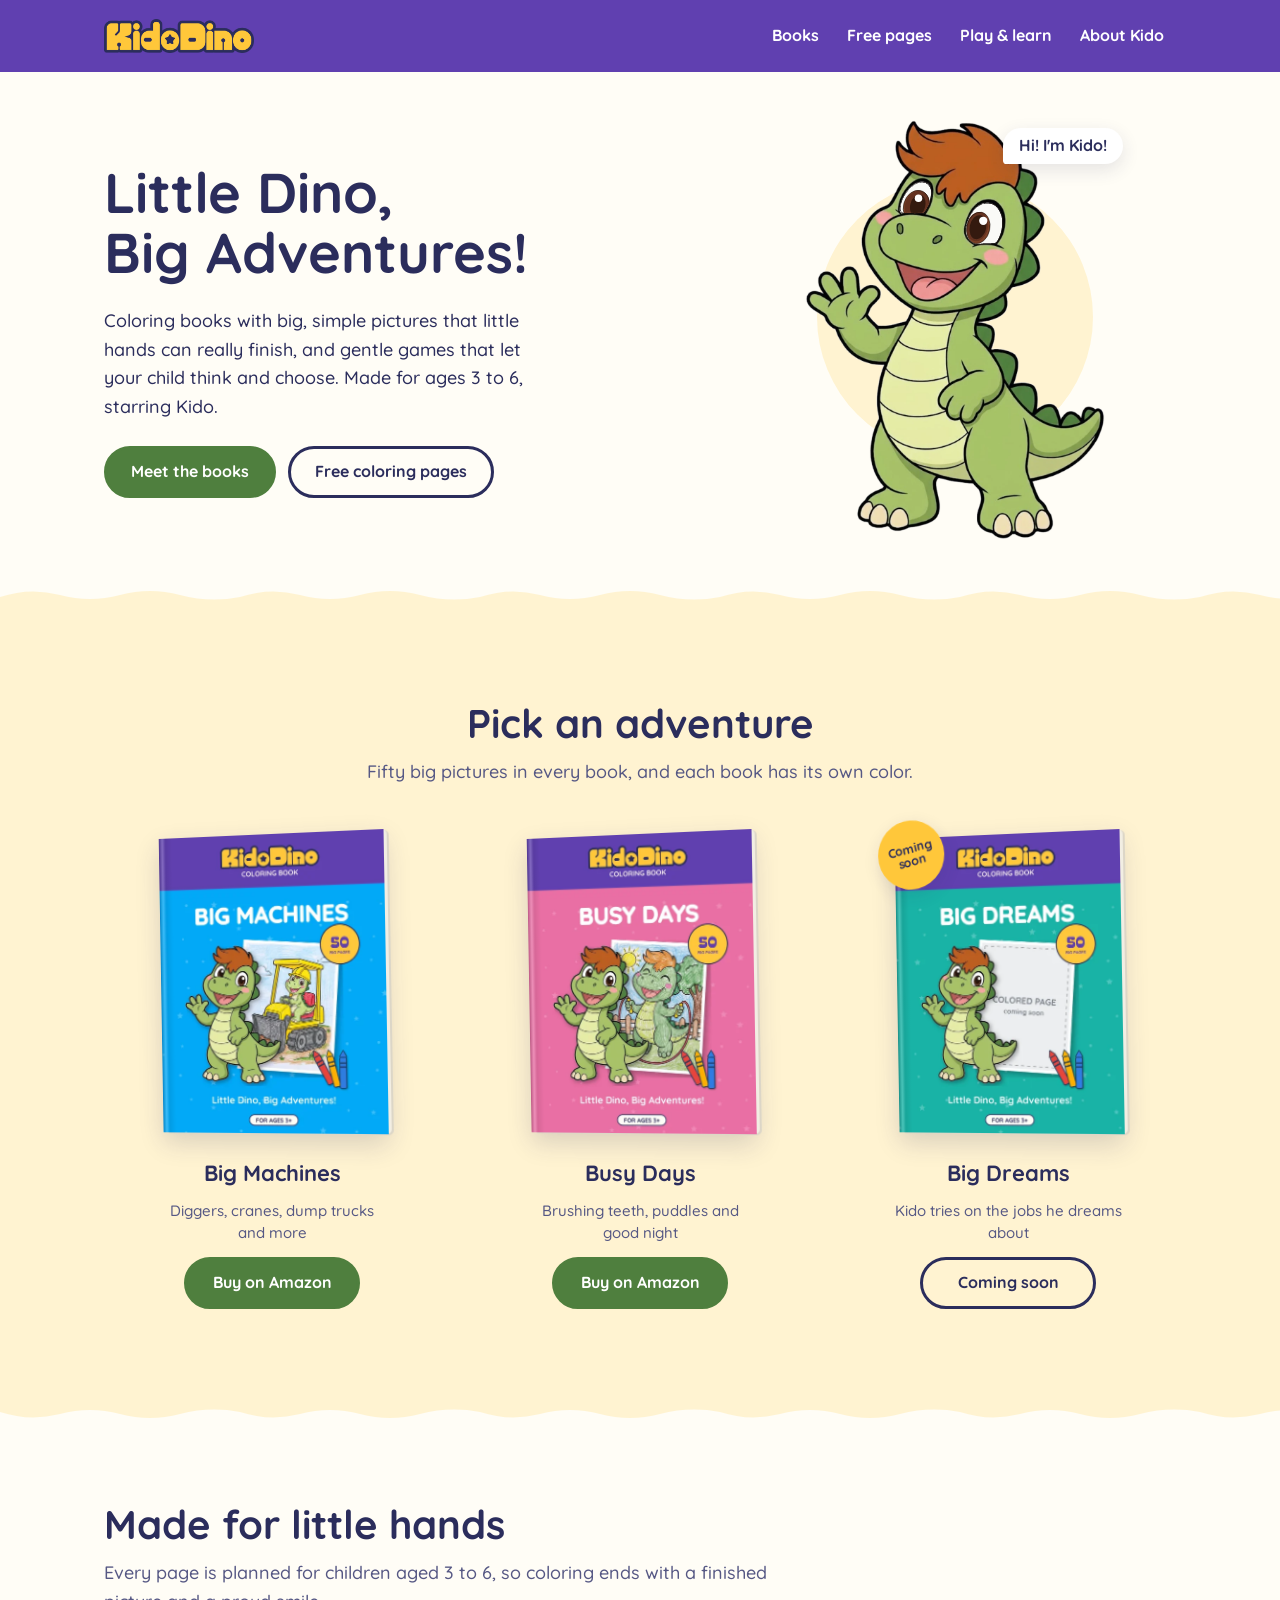
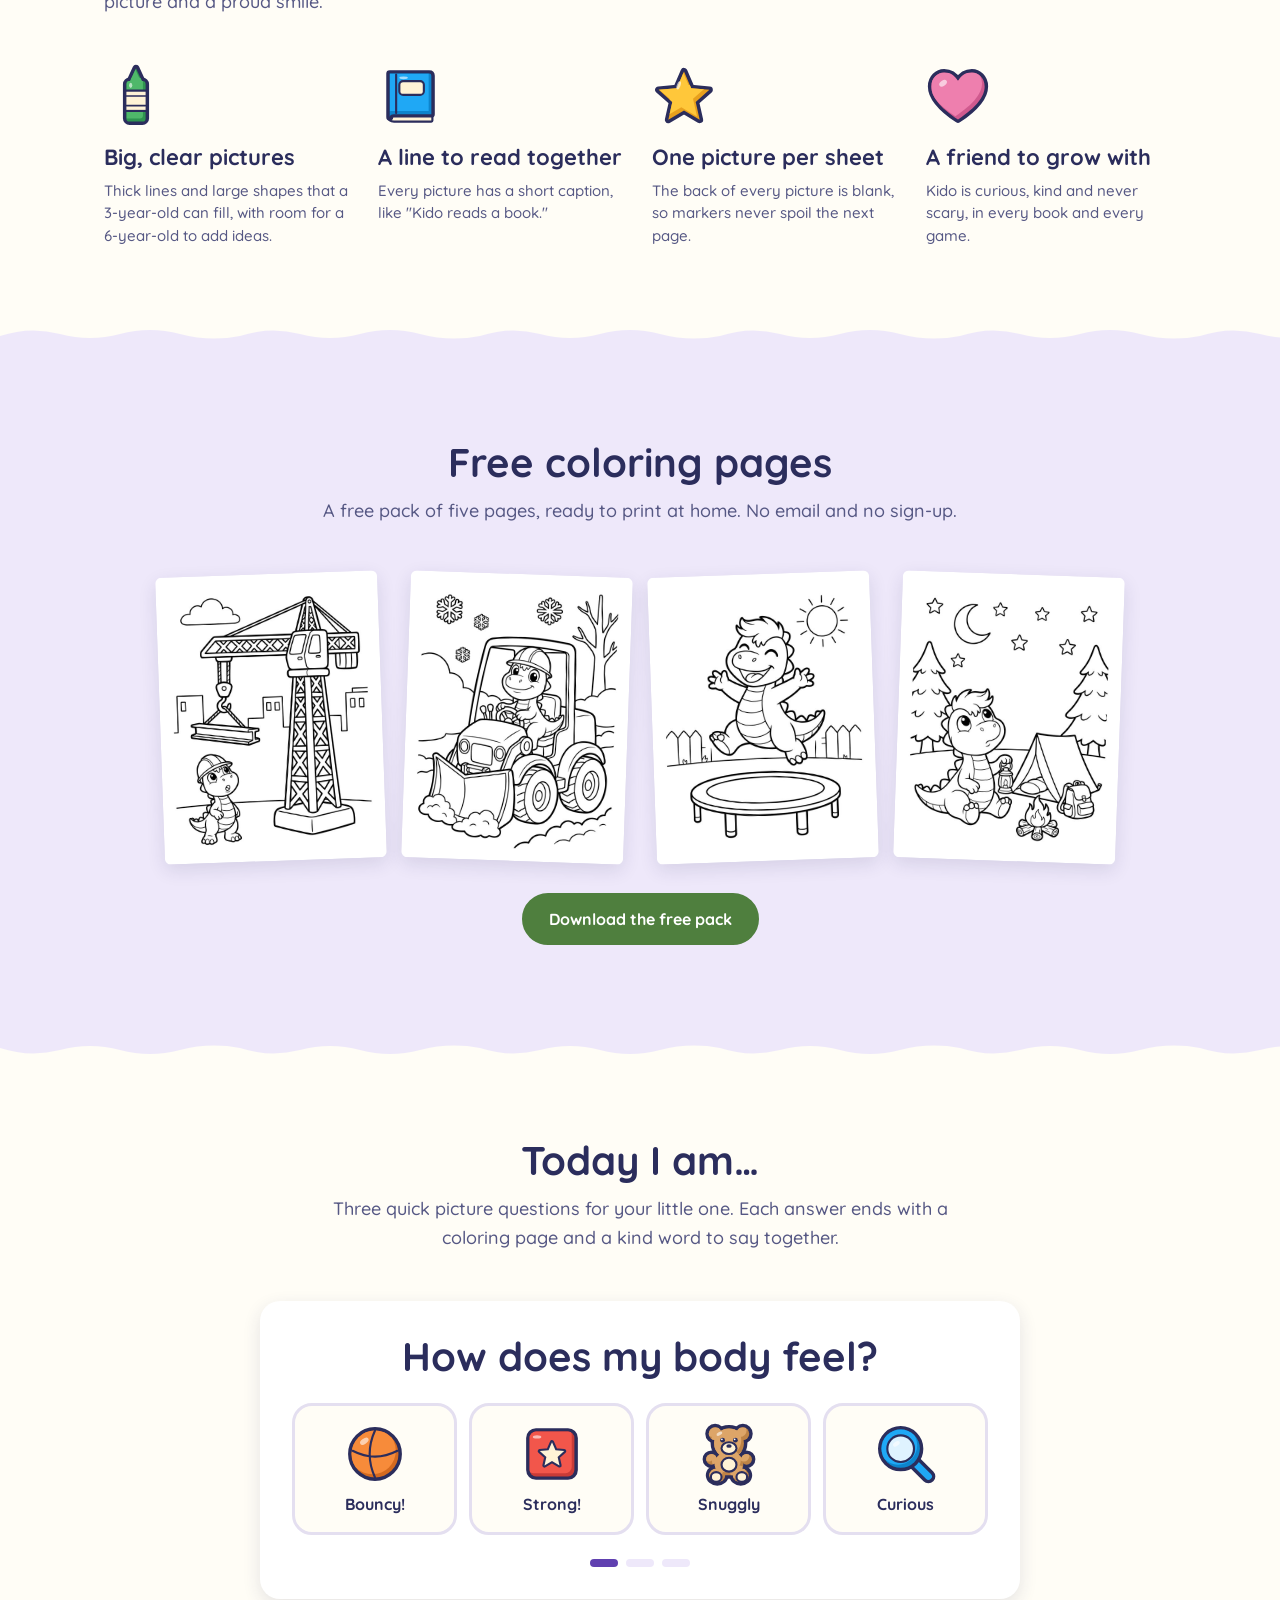
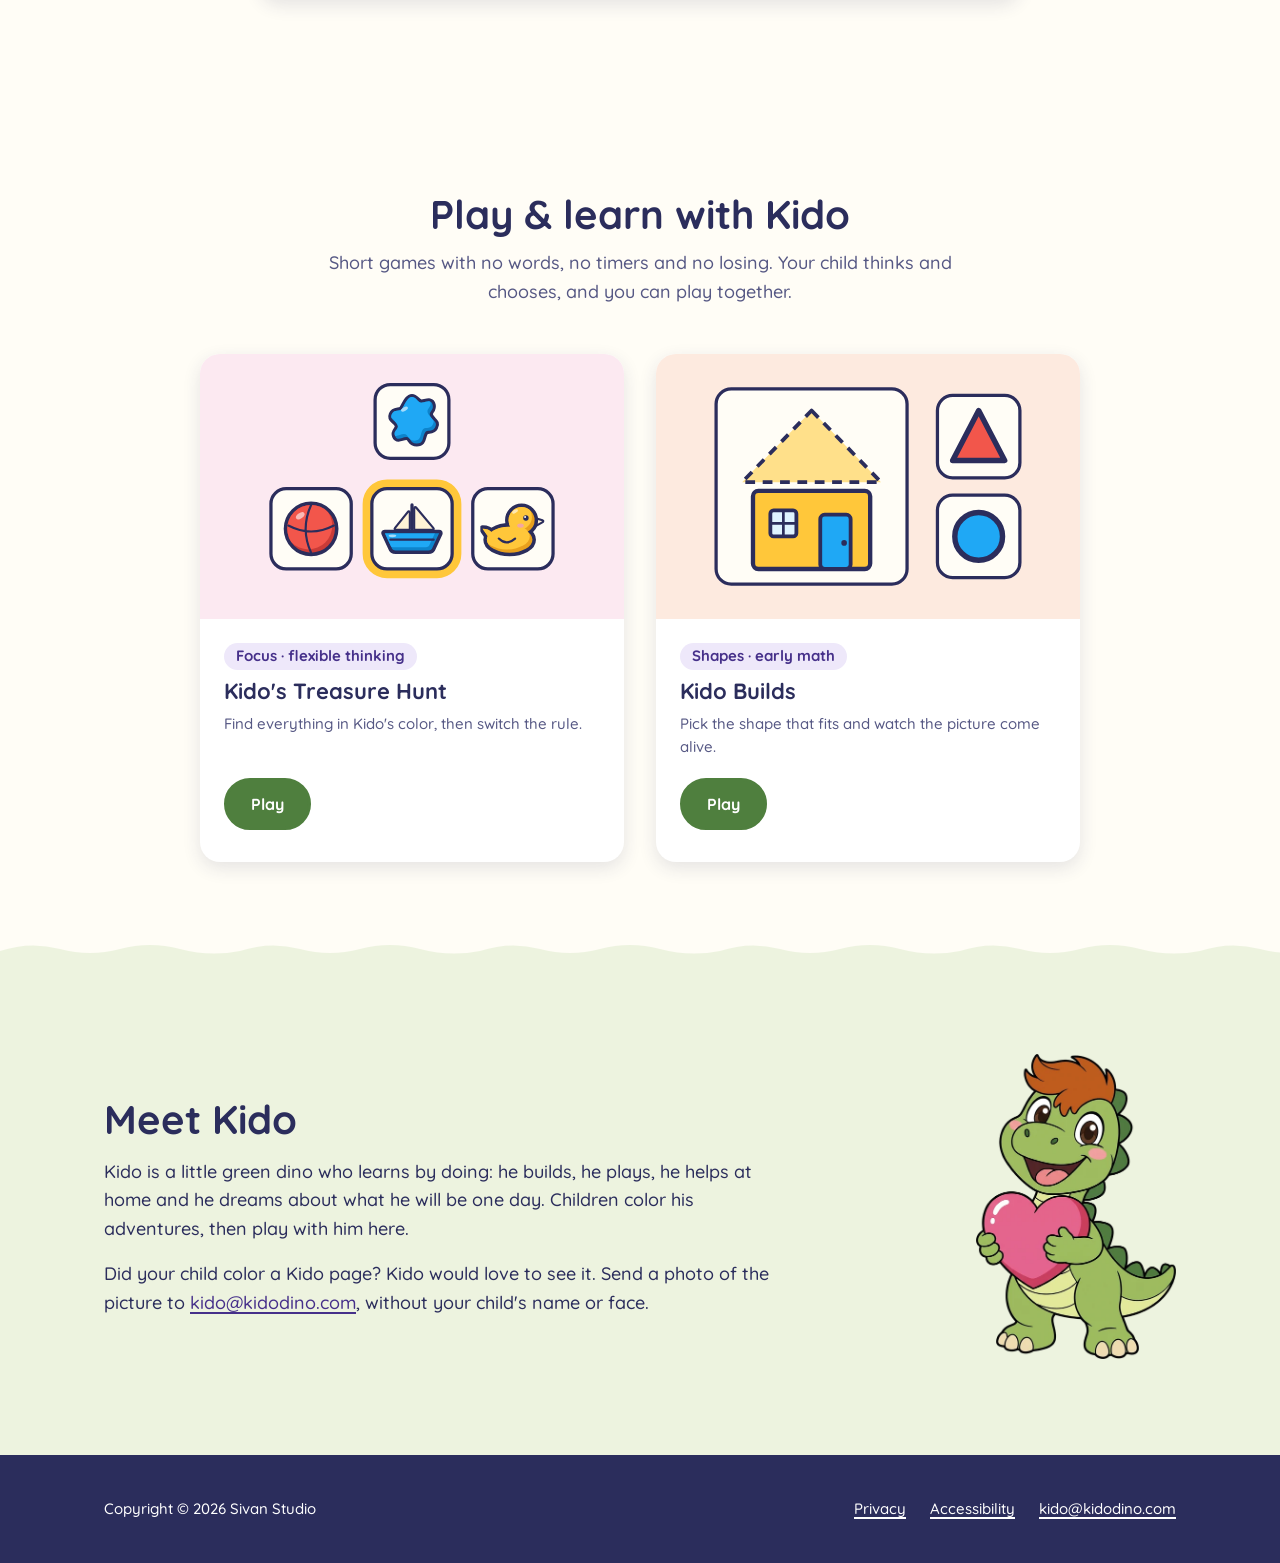
==== commit 572688c0: "Site v6: link the free pack PDF" ====
--- a/index.html
+++ b/index.html
@@ -117,7 +117,7 @@
         <li><img src="assets/img/pages/bouncy-600.jpg" width="600" height="776" alt="Coloring page: Kido jumps on a trampoline."></li>
         <li><img src="assets/img/pages/explorer-600.jpg" width="600" height="776" alt="Coloring page: Kido camps under the stars."></li>
       </ul>
-      <div class="center-row"><a class="btn" href="downloads/kidodino-free-coloring-pack_v5b_15nov.pdf" download>Download the free pack<span class="visually-hidden"> (PDF)</span></a></div>
+      <div class="center-row"><a class="btn" href="downloads/kidodino-free-coloring-pack_v5c_15nov.pdf" download>Download the free pack<span class="visually-hidden"> (PDF)</span></a></div>
     </div>
   </section>
 
@@ -197,7 +197,7 @@
     <div class="modal-copy">
       <h2 id="modal-title">Free coloring pages</h2>
       <p class="lede">Five big pictures to print at home. No email and no sign-up.</p>
-      <a class="btn" href="downloads/kidodino-free-coloring-pack_v5b_15nov.pdf" download id="modal-get">Download the free pack</a>
+      <a class="btn" href="downloads/kidodino-free-coloring-pack_v5c_15nov.pdf" download id="modal-get">Download the free pack</a>
       <p class="note">One PDF, 7 pages, US Letter size.</p>
     </div>
     <div class="modal-art" aria-hidden="true">
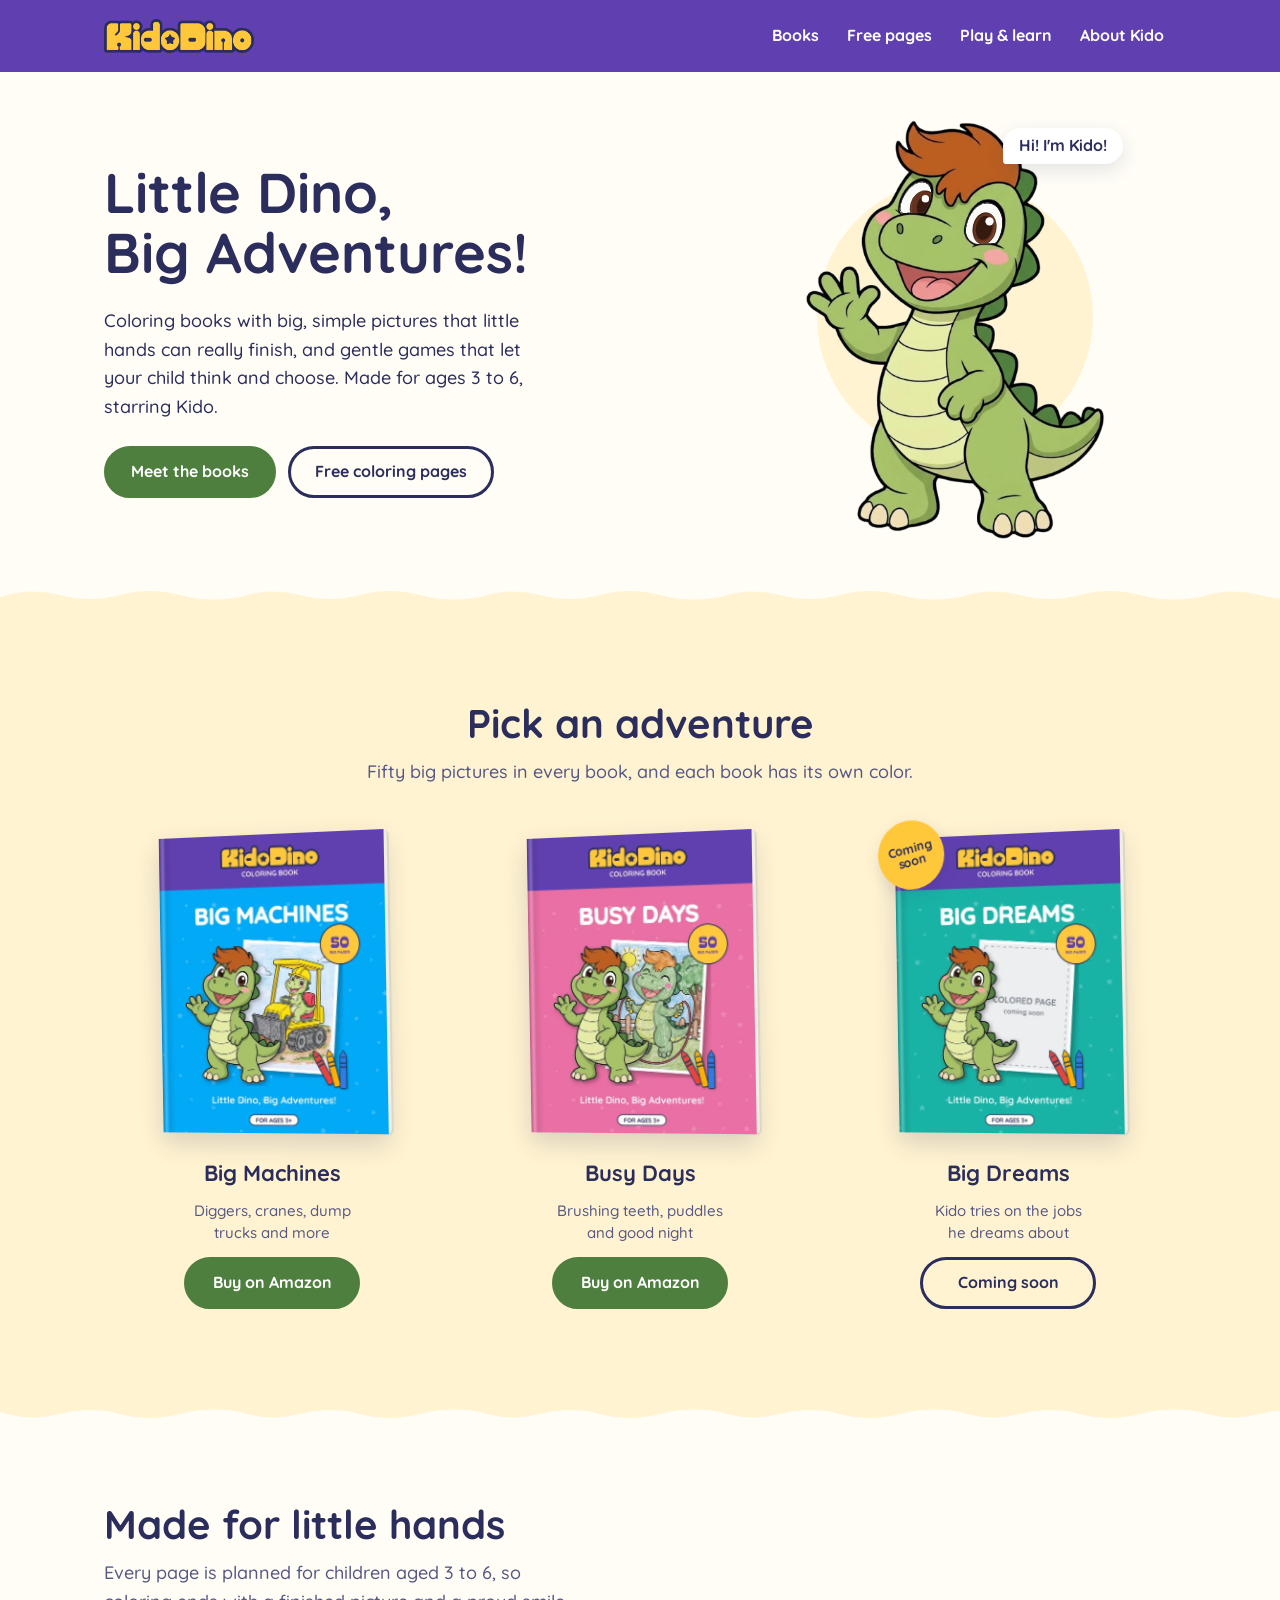
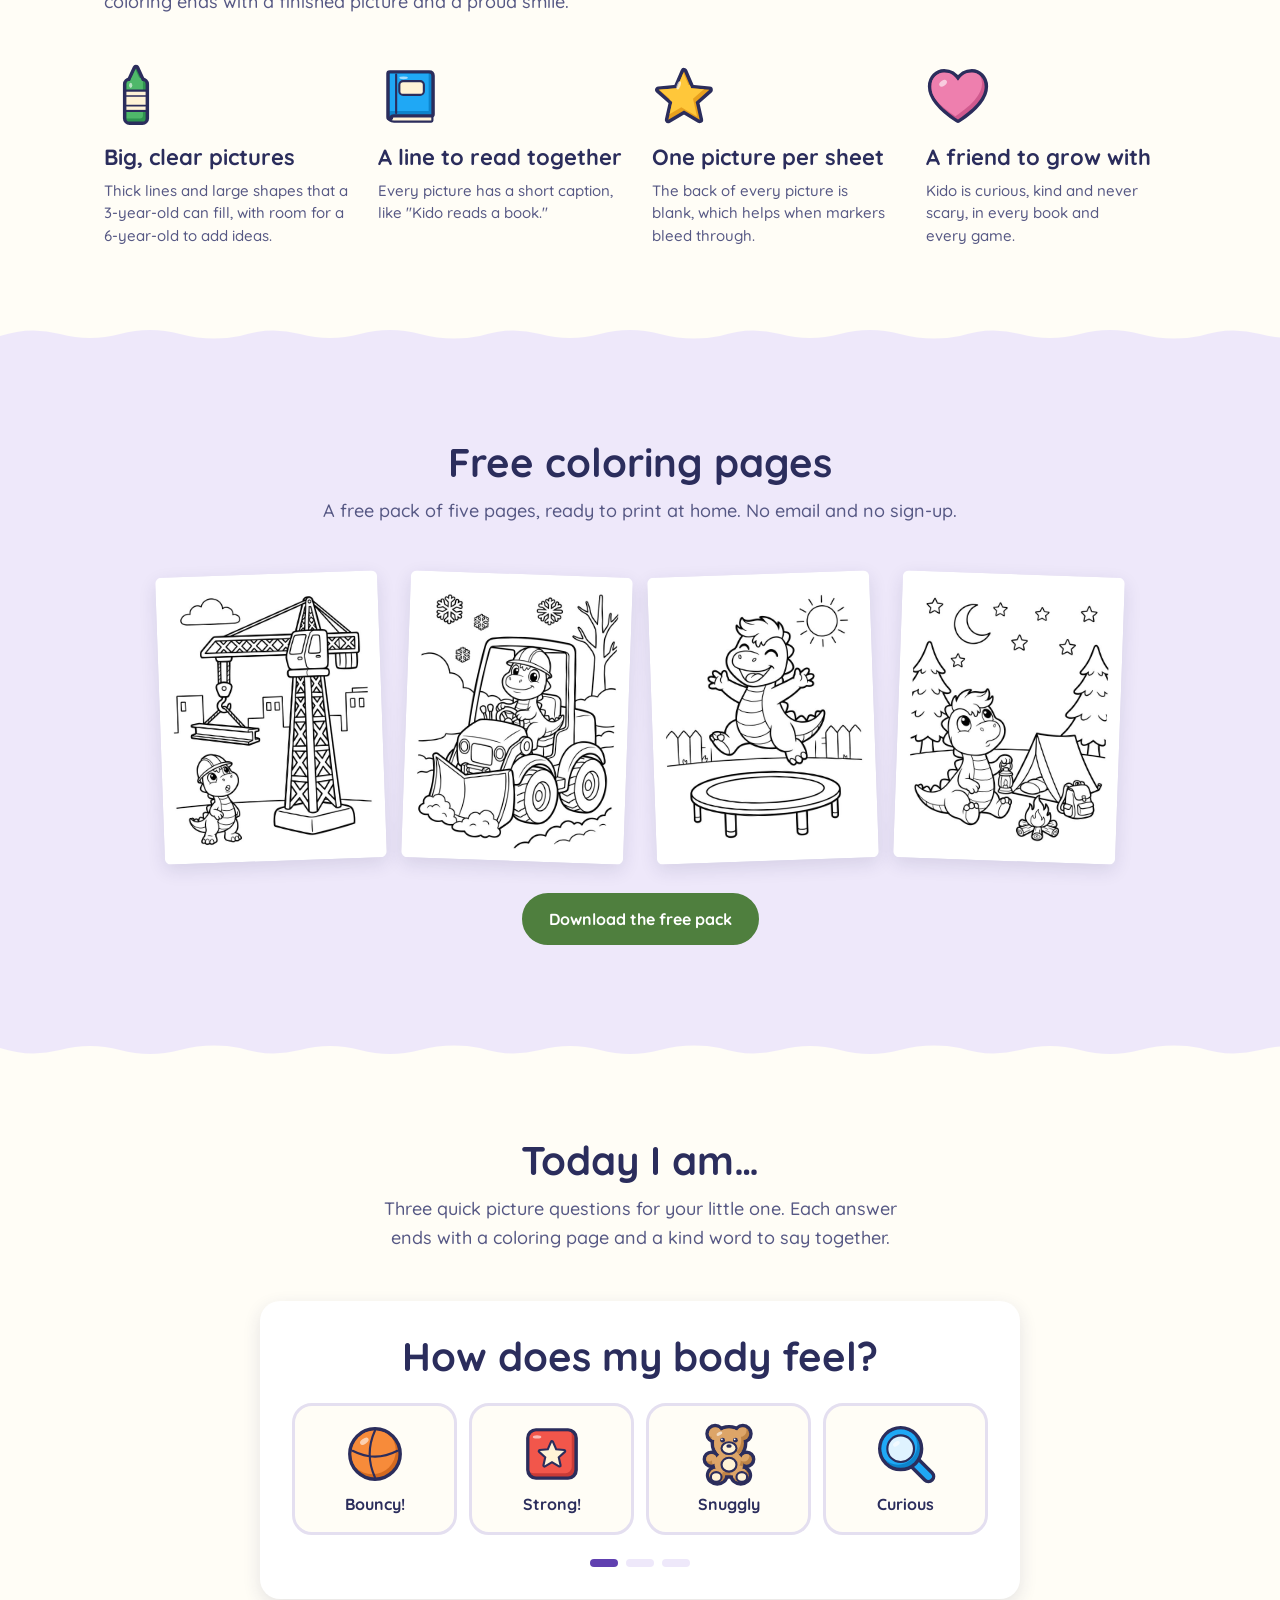
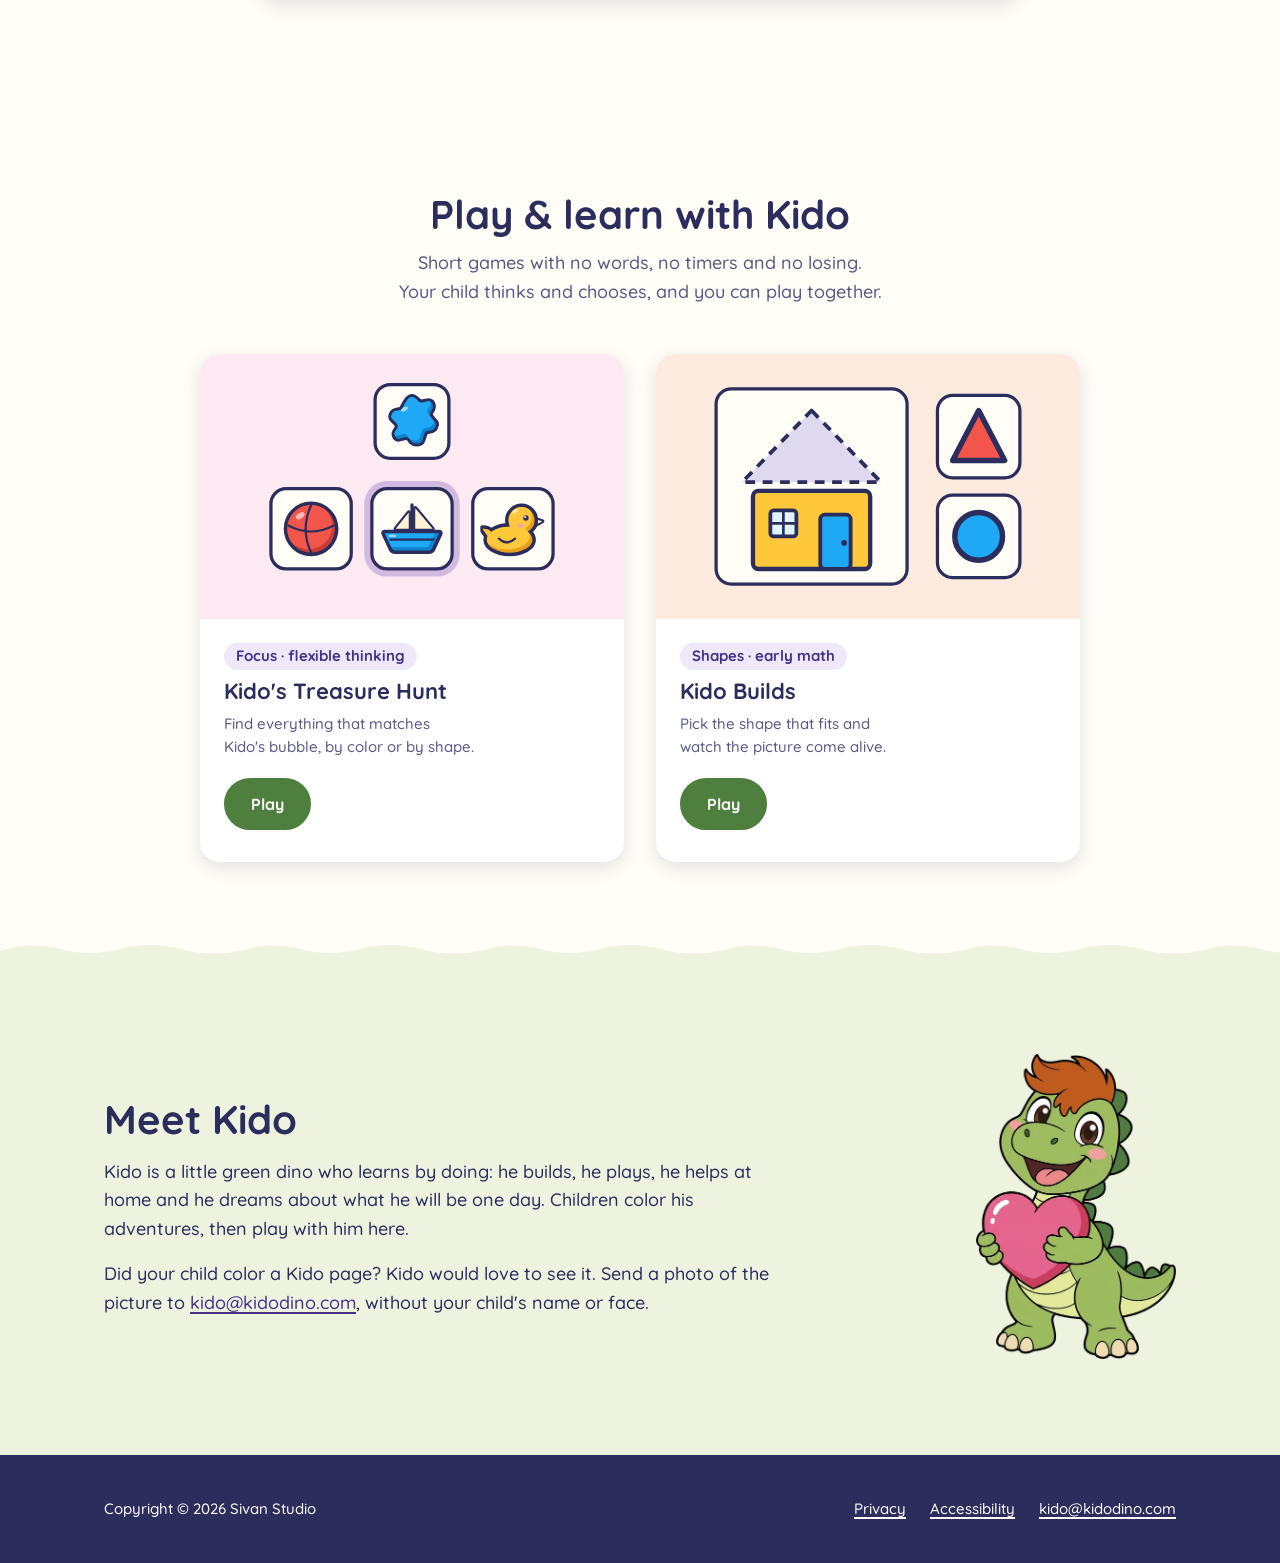
==== commit 0b283e62: "Site v7: How to play line, grown-ups button, hints, nav fix, sharp covers" ====
--- a/index.html
+++ b/index.html
@@ -67,21 +67,21 @@
       </div>
       <ul class="shelf">
         <li>
-          <div class="book"><picture><source type="image/webp" srcset="assets/img/books/b1-front-480.webp 480w, assets/img/books/b1-front-900.webp 900w" sizes="230px"><img src="assets/img/books/b1-front-480.jpg" width="480" height="621" alt="Cover of BIG MACHINES: Kido waves next to a colored picture of a yellow excavator."></picture></div>
+          <div class="book"><picture><source type="image/webp" srcset="assets/img/books/b1-front-480.webp 1x, assets/img/books/b1-front-900.webp 2x"><img src="assets/img/books/b1-front-480.jpg" srcset="assets/img/books/b1-front-480.jpg 1x, assets/img/books/b1-front-900.jpg 2x" width="480" height="621" alt="Cover of BIG MACHINES: Kido waves next to a colored picture of a yellow excavator."></picture></div>
           <h3>Big Machines</h3>
           <p class="t-small">Diggers, cranes, dump trucks and more</p>
           <!-- AMAZON LINK, book 1: replace the href with the book's Amazon page -->
           <a class="btn" href="https://www.amazon.com/s?k=KidoDino+Big+Machines">Buy on Amazon<span class="visually-hidden">: Big Machines (opens Amazon)</span></a>
         </li>
         <li>
-          <div class="book"><picture><source type="image/webp" srcset="assets/img/books/b2-front-480.webp 480w, assets/img/books/b2-front-900.webp 900w" sizes="230px"><img src="assets/img/books/b2-front-480.jpg" width="480" height="621" alt="Cover of BUSY DAYS: Kido waves next to a colored picture of himself jumping rope."></picture></div>
+          <div class="book"><picture><source type="image/webp" srcset="assets/img/books/b2-front-480.webp 1x, assets/img/books/b2-front-900.webp 2x"><img src="assets/img/books/b2-front-480.jpg" srcset="assets/img/books/b2-front-480.jpg 1x, assets/img/books/b2-front-900.jpg 2x" width="480" height="621" alt="Cover of BUSY DAYS: Kido waves next to a colored picture of himself jumping rope."></picture></div>
           <h3>Busy Days</h3>
           <p class="t-small">Brushing teeth, puddles and good night</p>
           <!-- AMAZON LINK, book 2: replace the href with the book's Amazon page -->
           <a class="btn" href="https://www.amazon.com/s?k=KidoDino+Busy+Days">Buy on Amazon<span class="visually-hidden">: Busy Days (opens Amazon)</span></a>
         </li>
         <li>
-          <div class="book"><picture><source type="image/webp" srcset="assets/img/books/b3-front-480.webp 480w, assets/img/books/b3-front-900.webp 900w" sizes="230px"><img src="assets/img/books/b3-front-480.jpg" width="480" height="621" alt="Cover of BIG DREAMS, coming soon: Kido waves next to a colored page."></picture><span class="sticker" aria-hidden="true">Coming<br>soon</span></div>
+          <div class="book"><picture><source type="image/webp" srcset="assets/img/books/b3-front-480.webp 1x, assets/img/books/b3-front-900.webp 2x"><img src="assets/img/books/b3-front-480.jpg" srcset="assets/img/books/b3-front-480.jpg 1x, assets/img/books/b3-front-900.jpg 2x" width="480" height="621" alt="Cover of BIG DREAMS, coming soon: Kido waves next to a colored page."></picture><span class="sticker" aria-hidden="true">Coming<br>soon</span></div>
           <h3>Big Dreams</h3>
           <p class="t-small">Kido tries on the jobs he dreams about</p>
           <p class="soon">Coming soon</p>
@@ -99,7 +99,7 @@
       <ul class="facts">
         <li><span class="ic" data-art="crayon:green"></span><b>Big, clear pictures</b><span>Thick lines and large shapes that a 3-year-old can fill, with room for a 6-year-old to add ideas.</span></li>
         <li><span class="ic" data-art="book:blue"></span><b>A line to read together</b><span>Every picture has a short caption, like "Kido reads a book."</span></li>
-        <li><span class="ic" data-art="star:yellow"></span><b>One picture per sheet</b><span>The back of every picture is blank, so markers never spoil the next page.</span></li>
+        <li><span class="ic" data-art="star:yellow"></span><b>One picture per sheet</b><span>The back of every picture is blank, which helps when markers bleed through.</span></li>
         <li><span class="ic" data-art="heart:pink"></span><b>A friend to grow with</b><span>Kido is curious, kind and never scary, in every book and every game.</span></li>
       </ul>
     </div>
@@ -117,7 +117,7 @@
         <li><img src="assets/img/pages/bouncy-600.jpg" width="600" height="776" alt="Coloring page: Kido jumps on a trampoline."></li>
         <li><img src="assets/img/pages/explorer-600.jpg" width="600" height="776" alt="Coloring page: Kido camps under the stars."></li>
       </ul>
-      <div class="center-row"><a class="btn" href="downloads/kidodino-free-coloring-pack_v5c_15nov.pdf" download>Download the free pack<span class="visually-hidden"> (PDF)</span></a></div>
+      <div class="center-row"><a class="btn" href="downloads/kidodino-free-coloring-pack_v5c_15nov.pdf" download="KidoDino-Free-Coloring-Pack.pdf">Download the free pack<span class="visually-hidden"> (PDF)</span></a></div>
     </div>
   </section>
 
@@ -146,7 +146,7 @@
           <div class="game-body">
             <span class="tag">Focus · flexible thinking</span>
             <h3>Kido's Treasure Hunt</h3>
-            <p class="t-small">Find everything in Kido's color, then switch the rule.</p>
+            <p class="t-small">Find everything that matches Kido's bubble, by color or by shape.</p>
             <a class="btn" href="play-hunt.html">Play<span class="visually-hidden"> Kido's Treasure Hunt</span></a>
           </div>
         </li>
@@ -197,7 +197,7 @@
     <div class="modal-copy">
       <h2 id="modal-title">Free coloring pages</h2>
       <p class="lede">Five big pictures to print at home. No email and no sign-up.</p>
-      <a class="btn" href="downloads/kidodino-free-coloring-pack_v5c_15nov.pdf" download id="modal-get">Download the free pack</a>
+      <a class="btn" href="downloads/kidodino-free-coloring-pack_v5c_15nov.pdf" download="KidoDino-Free-Coloring-Pack.pdf" id="modal-get">Download the free pack</a>
       <p class="note">One PDF, 7 pages, US Letter size.</p>
     </div>
     <div class="modal-art" aria-hidden="true">
--- a/styles.css
+++ b/styles.css
@@ -9,6 +9,10 @@
 img, svg { max-width: 100%; display: block; }
 h1, h2, h3, p { margin: 0; }
 h1, h2, h3 { text-wrap: balance; }
+/* site typography (Sivan, 17 Nov 2026; website only, not the books): no single word left alone on a last line.
+   Short and centred texts are balanced into even lines; running paragraphs only avoid a lone last word. */
+p, li { text-wrap: pretty; }
+.lede, .t-small, .quiz-title, figcaption { text-wrap: balance; }
 /* line length only on running text, never on every <p> (bubbles and labels are <p> too) */
 .lede, .prose p, .hero-copy p, .about-copy p { max-width: 62ch; }
 a { color: var(--grape-deep); text-underline-offset: .18em; text-decoration-thickness: 2px; }
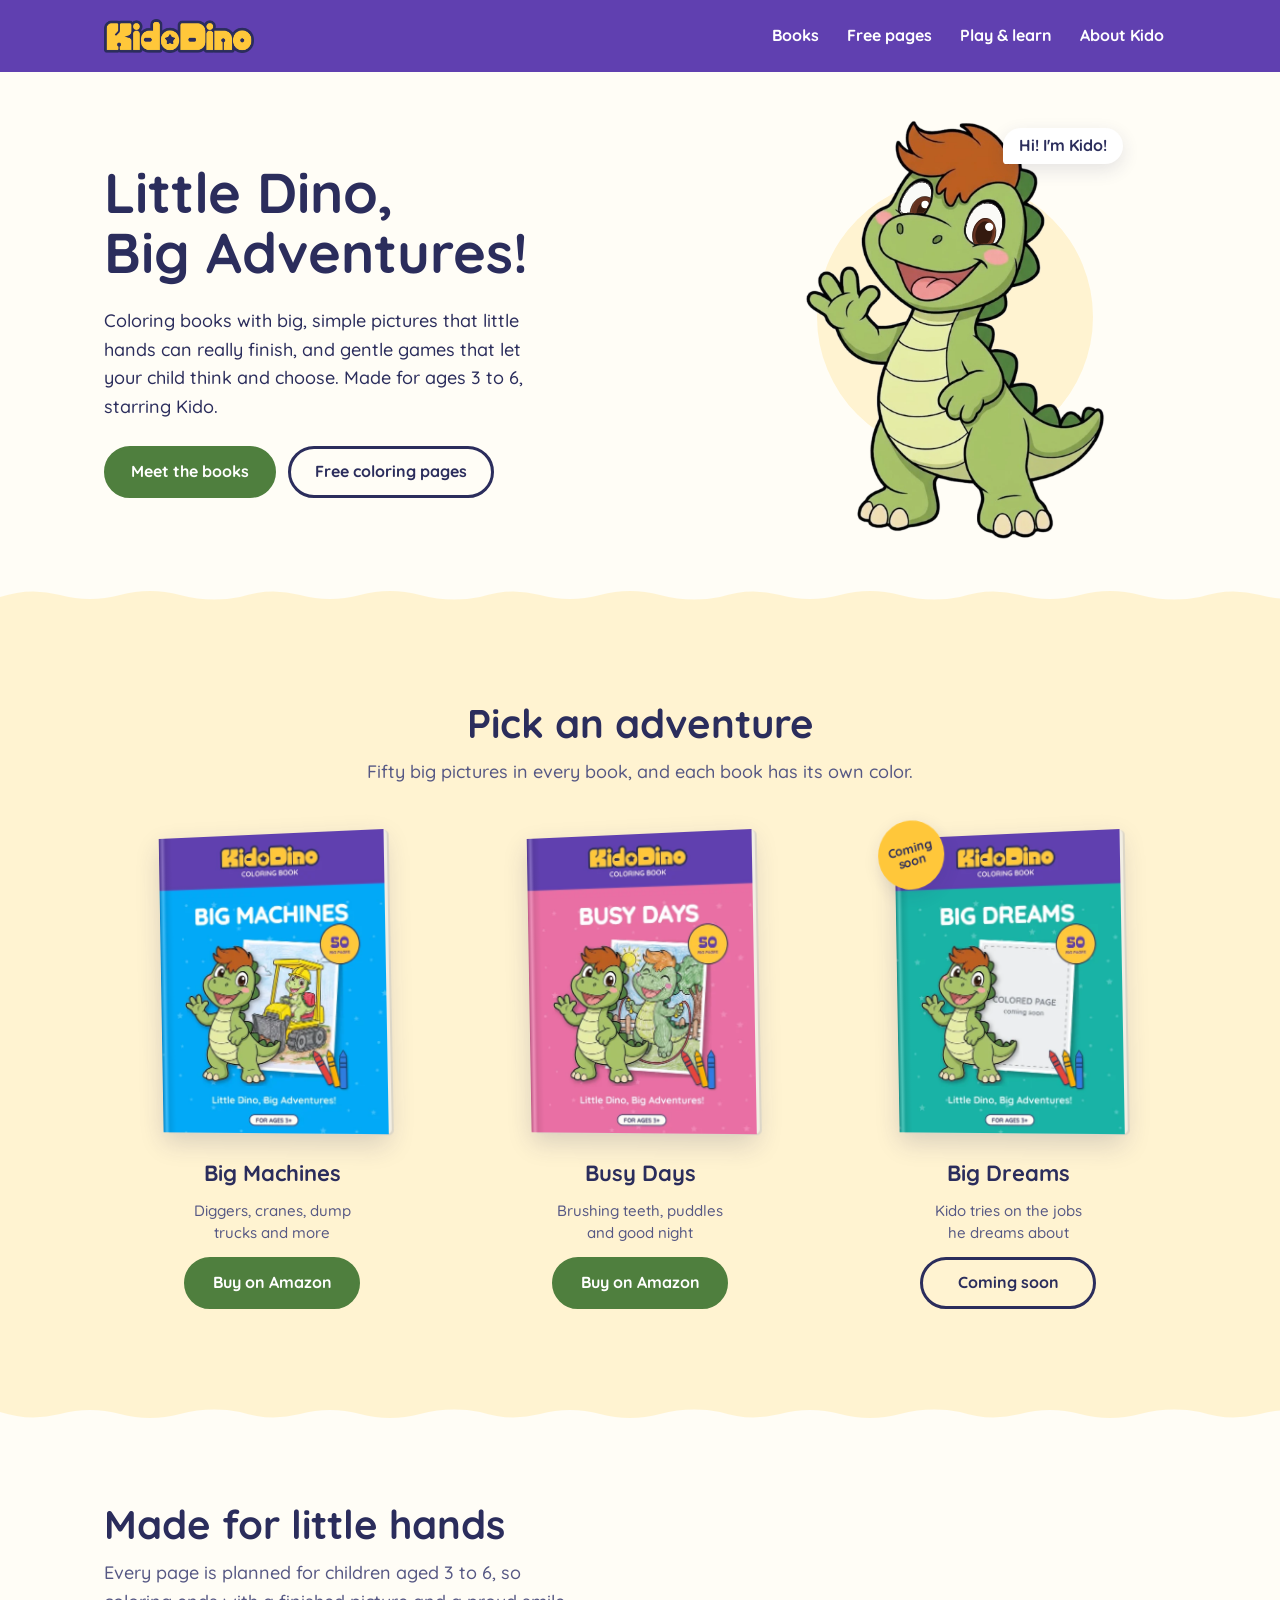
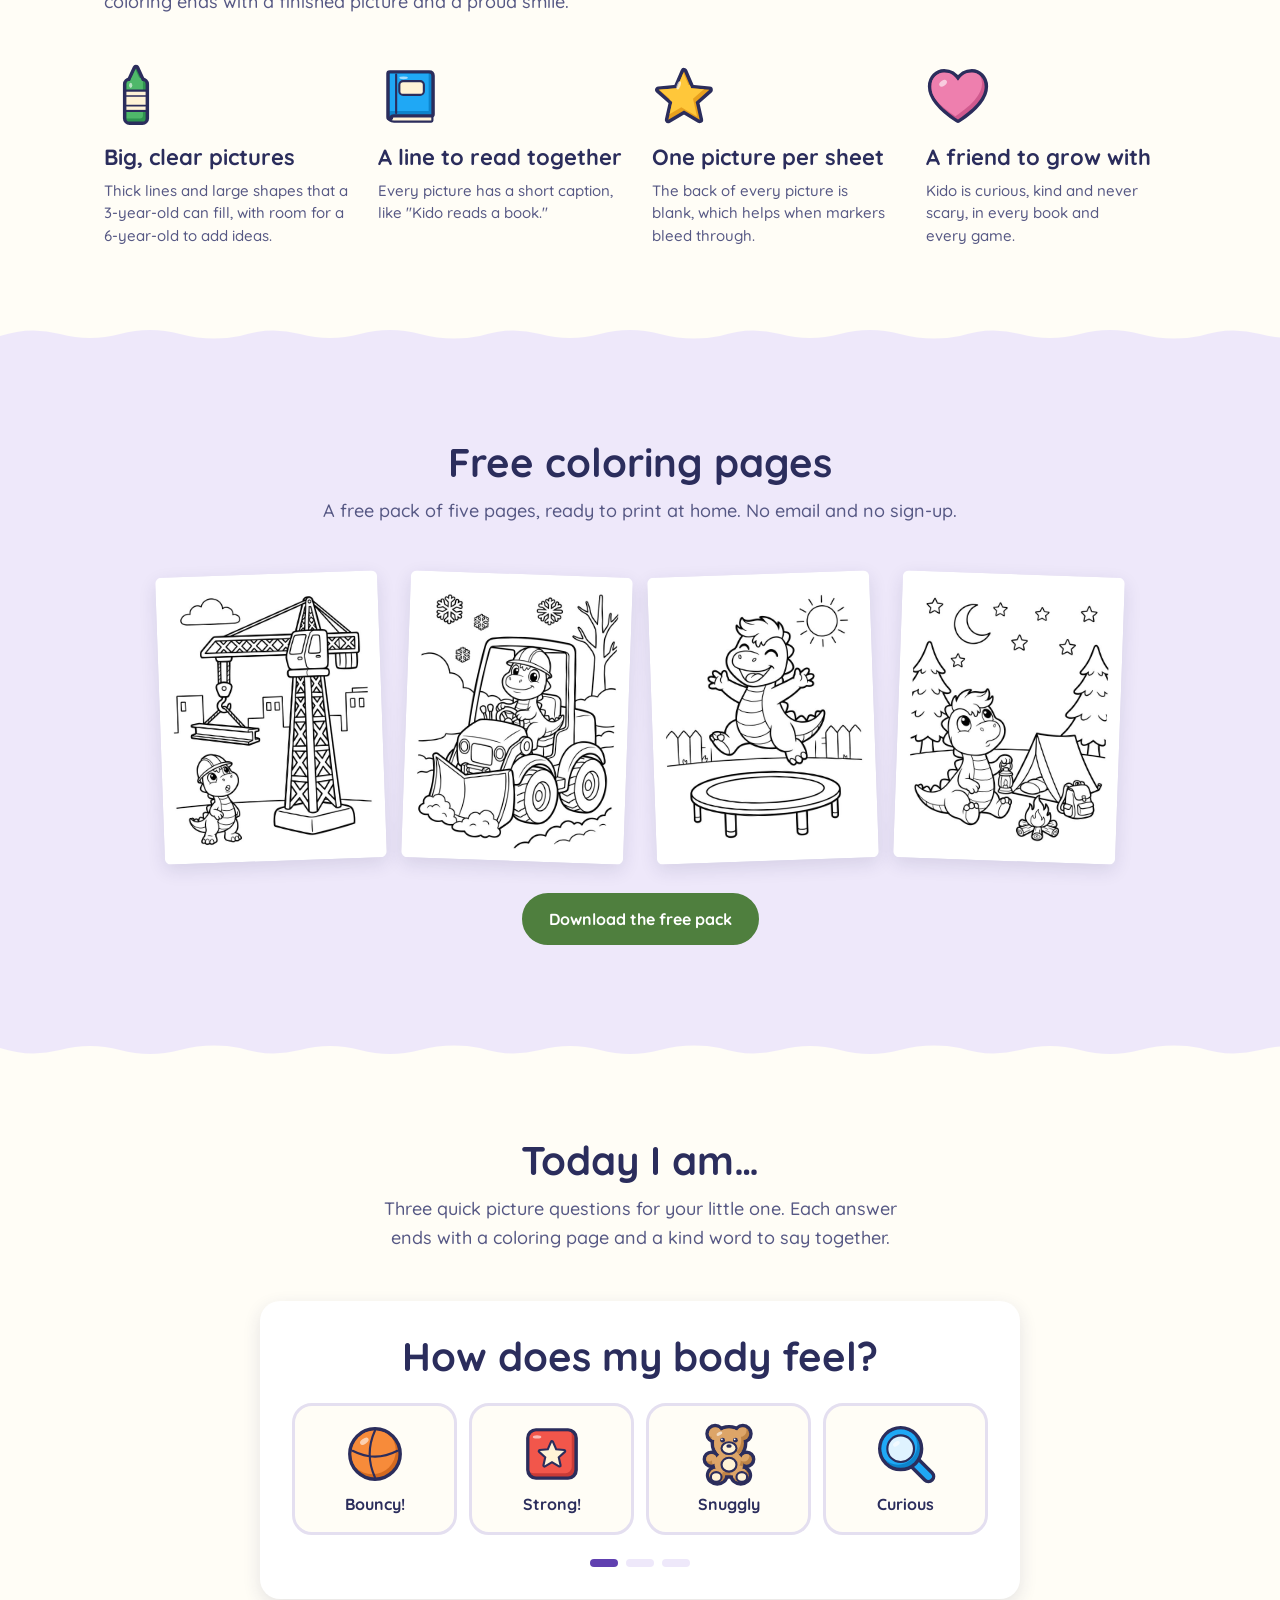
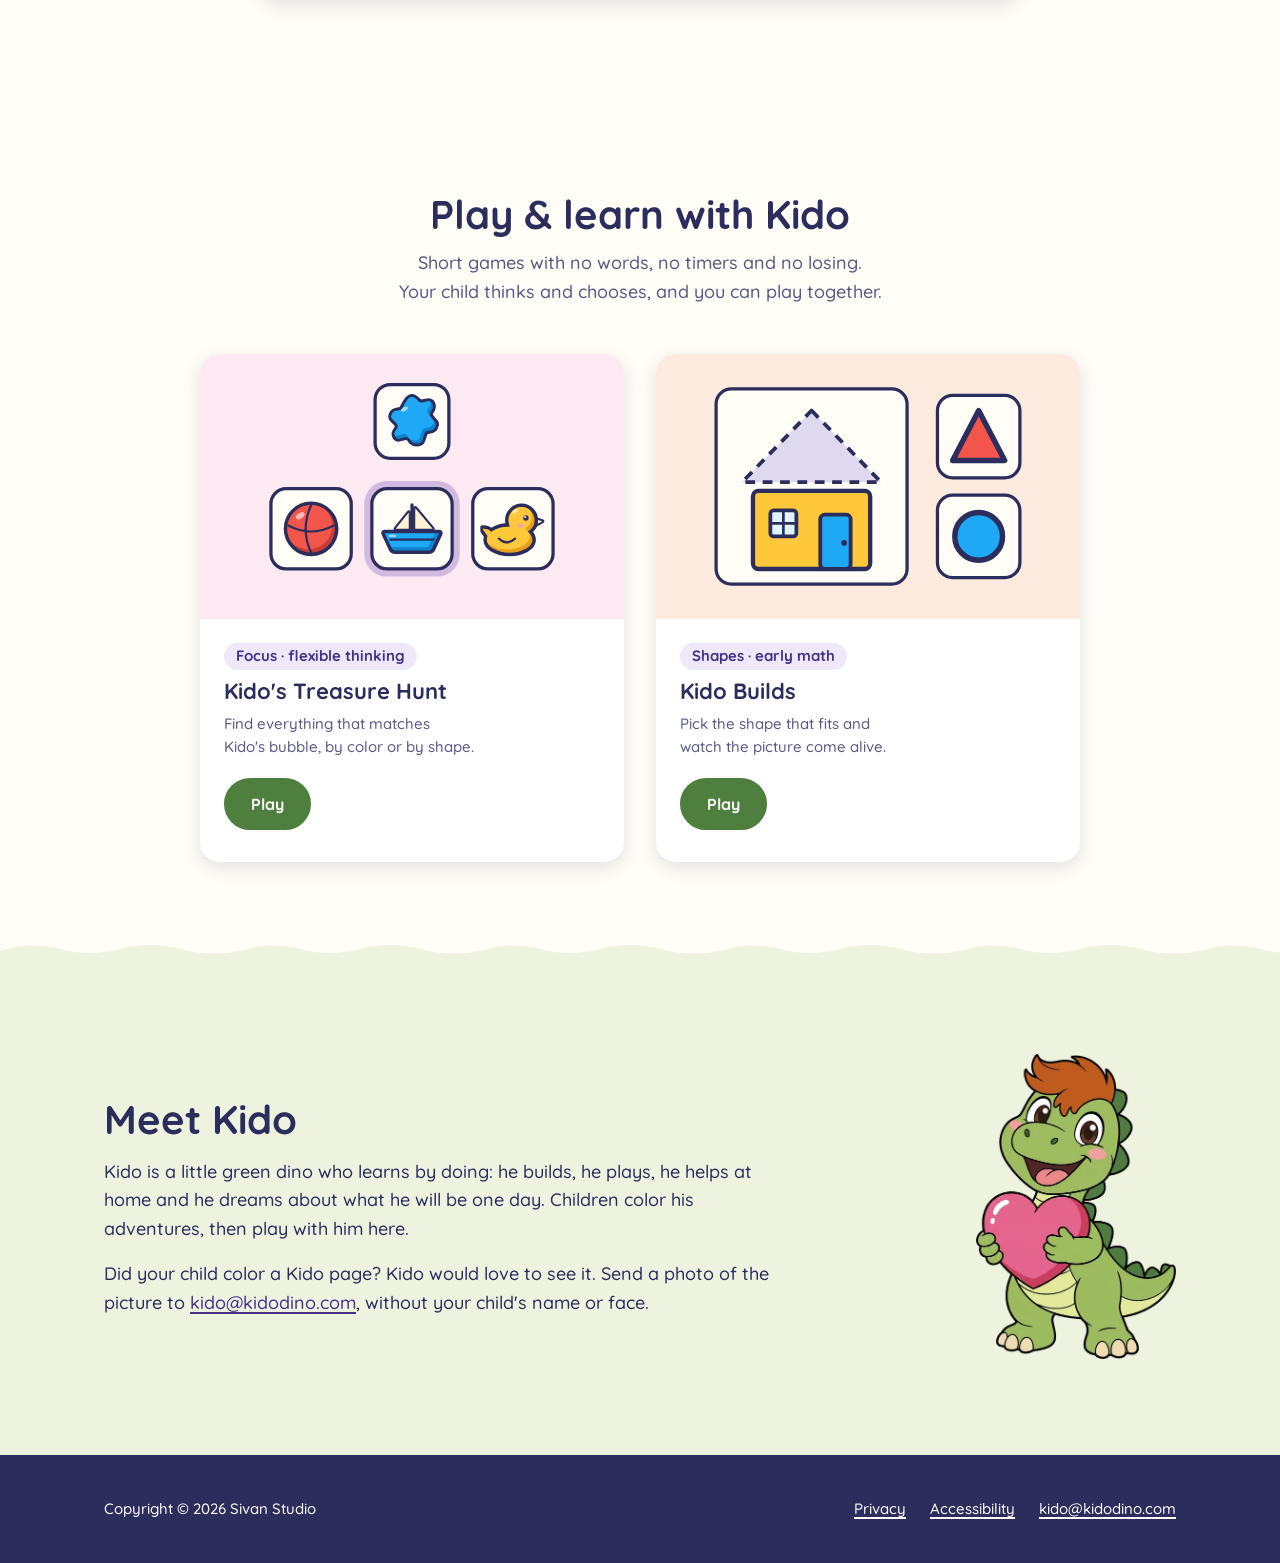
==== commit f75d2262: "Site v7.3: mobile layout rule B, links to captioned pages" ====
--- a/index.html
+++ b/index.html
@@ -117,7 +117,7 @@
         <li><img src="assets/img/pages/bouncy-600.jpg" width="600" height="776" alt="Coloring page: Kido jumps on a trampoline."></li>
         <li><img src="assets/img/pages/explorer-600.jpg" width="600" height="776" alt="Coloring page: Kido camps under the stars."></li>
       </ul>
-      <div class="center-row"><a class="btn" href="downloads/kidodino-free-coloring-pack_v5c_15nov.pdf" download="KidoDino-Free-Coloring-Pack.pdf">Download the free pack<span class="visually-hidden"> (PDF)</span></a></div>
+      <div class="center-row"><a class="btn" href="downloads/kidodino-free-coloring-pack_v6_18nov.pdf" download="KidoDino-Free-Coloring-Pack.pdf">Download the free pack<span class="visually-hidden"> (PDF)</span></a></div>
     </div>
   </section>
 
@@ -197,7 +197,7 @@
     <div class="modal-copy">
       <h2 id="modal-title">Free coloring pages</h2>
       <p class="lede">Five big pictures to print at home. No email and no sign-up.</p>
-      <a class="btn" href="downloads/kidodino-free-coloring-pack_v5c_15nov.pdf" download="KidoDino-Free-Coloring-Pack.pdf" id="modal-get">Download the free pack</a>
+      <a class="btn" href="downloads/kidodino-free-coloring-pack_v6_18nov.pdf" download="KidoDino-Free-Coloring-Pack.pdf" id="modal-get">Download the free pack</a>
       <p class="note">One PDF, 7 pages, US Letter size.</p>
     </div>
     <div class="modal-art" aria-hidden="true">
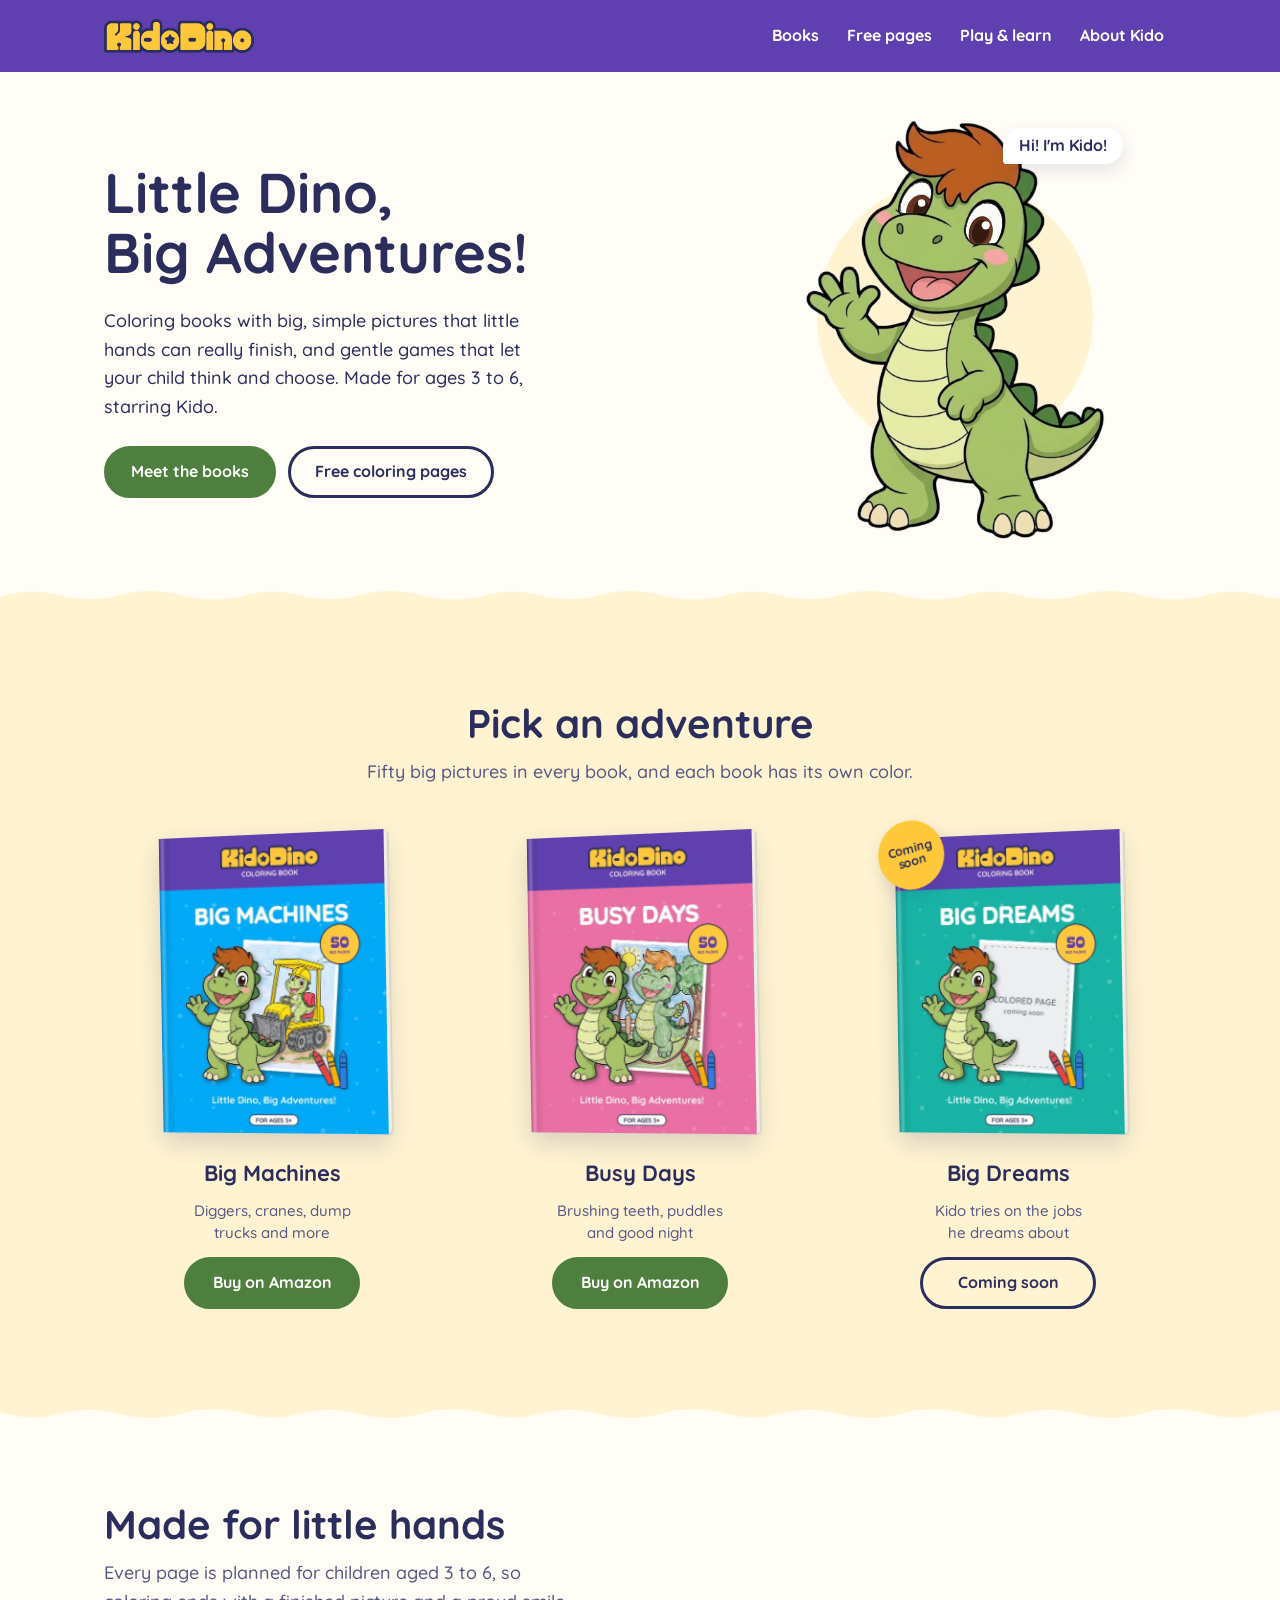
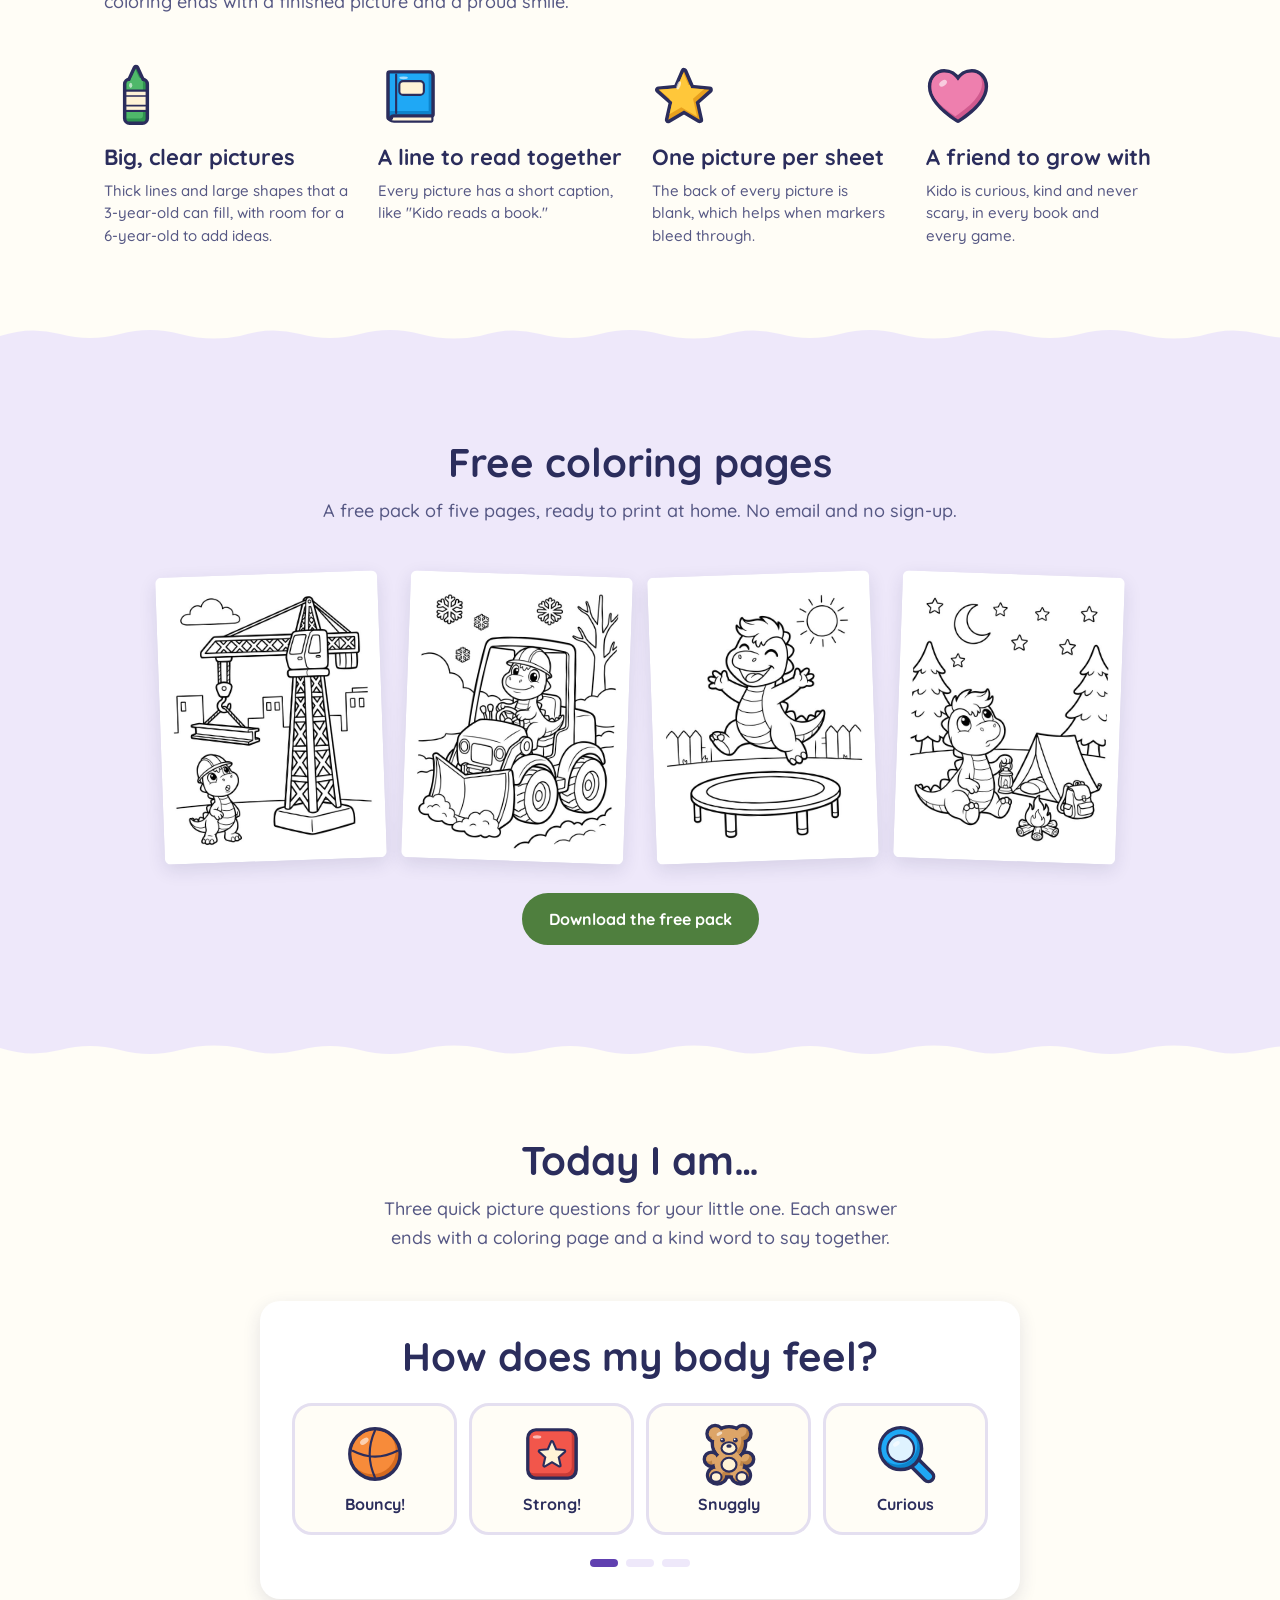
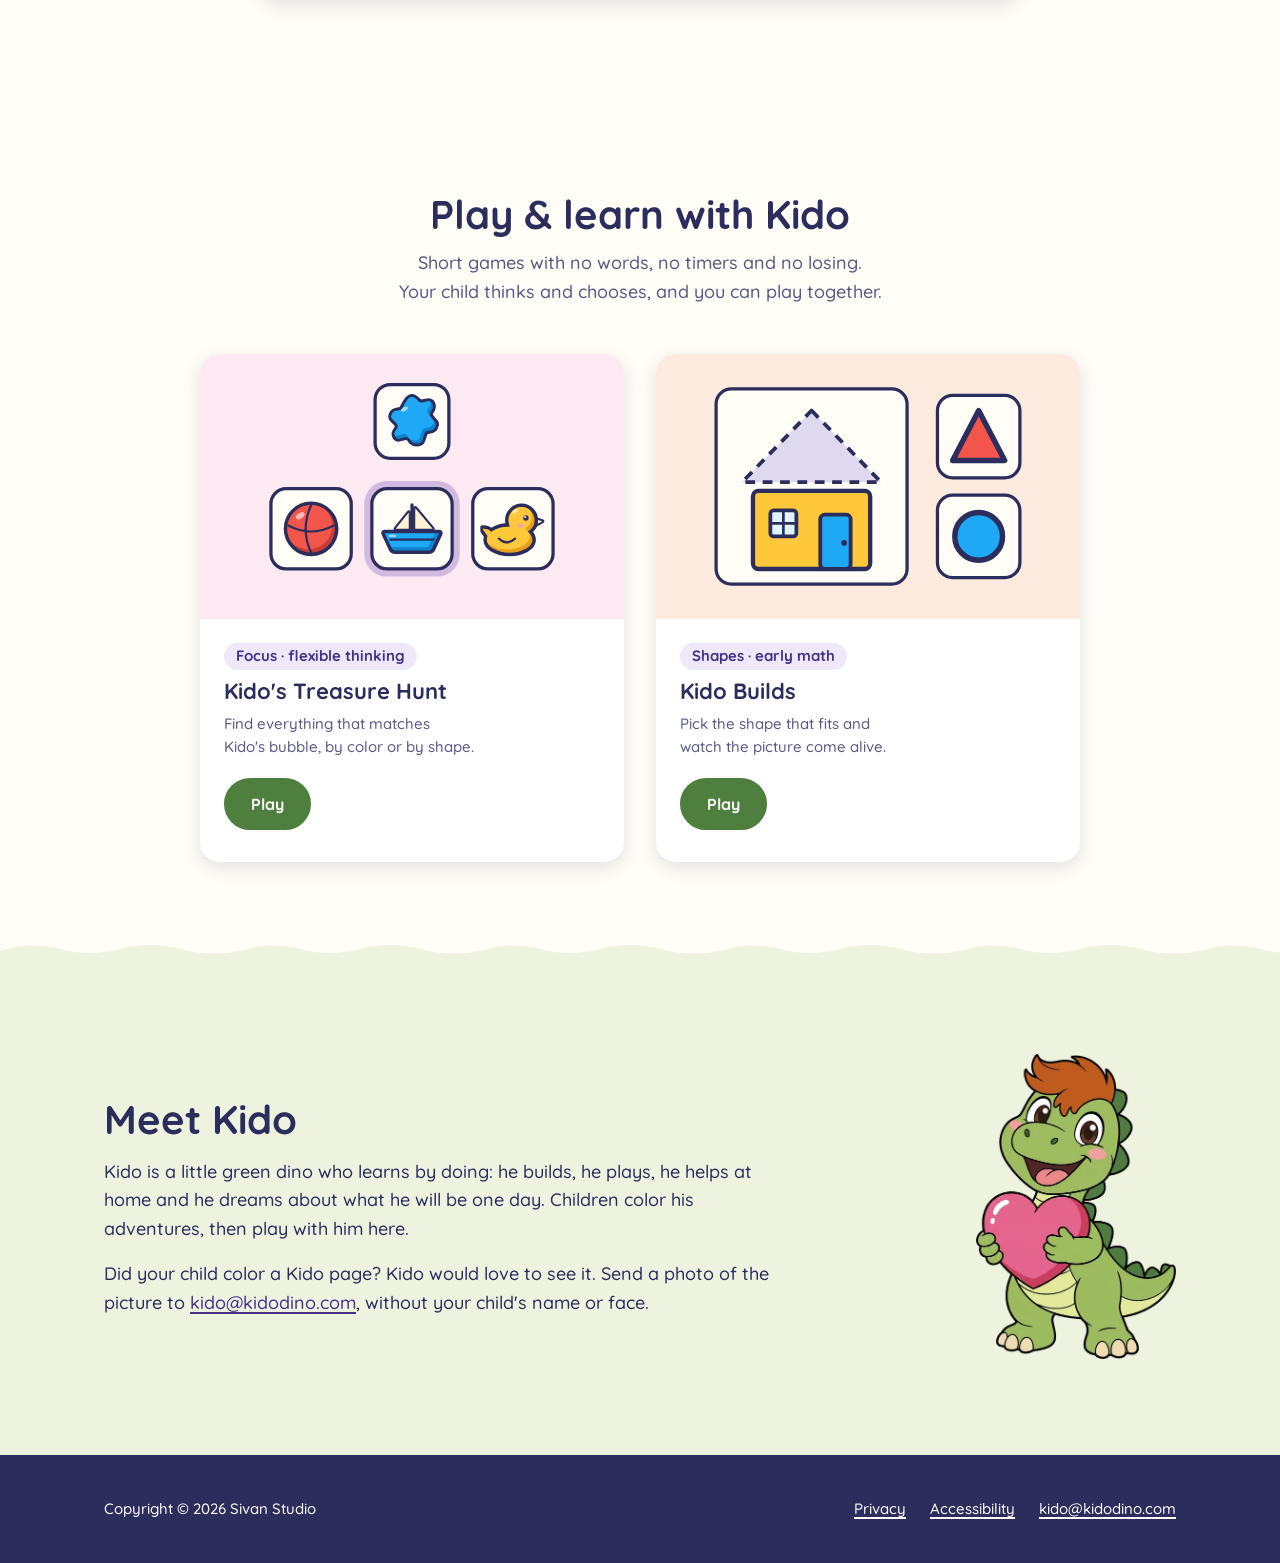
==== commit 9d5b884c: "Site v7.5: search titles and description" ====
--- a/index.html
+++ b/index.html
@@ -5,8 +5,8 @@
 <meta http-equiv="Content-Security-Policy" content="default-src 'self'; img-src 'self' data: blob:; style-src 'self' 'unsafe-inline'; script-src 'self'; font-src 'self'; connect-src 'self'; media-src 'self'; object-src 'none'; base-uri 'self'; form-action 'none'">
 <meta name="referrer" content="strict-origin-when-cross-origin">
 <meta name="viewport" content="width=device-width, initial-scale=1">
-<title>KidoDino</title>
-<meta name="description" content="Coloring books and wordless learning games for ages 3 to 6, starring Kido, a curious little dino. Free coloring pages to print at home.">
+<title>Dinosaur Coloring Pages &amp; Learning Games for Kids 3–6 | KidoDino</title>
+<meta name="description" content="Free printable dinosaur coloring pages, dino coloring books and early learning games for preschoolers ages 3–6, starring Kido the little dinosaur.">
 <meta property="og:title" content="KidoDino – Little Dino, Big Adventures!">
 <meta property="og:description" content="Coloring books and gentle games for ages 3 to 6, starring Kido. Free coloring pages to print at home.">
 <meta property="og:image" content="https://kidodino.com/assets/img/share.jpg">
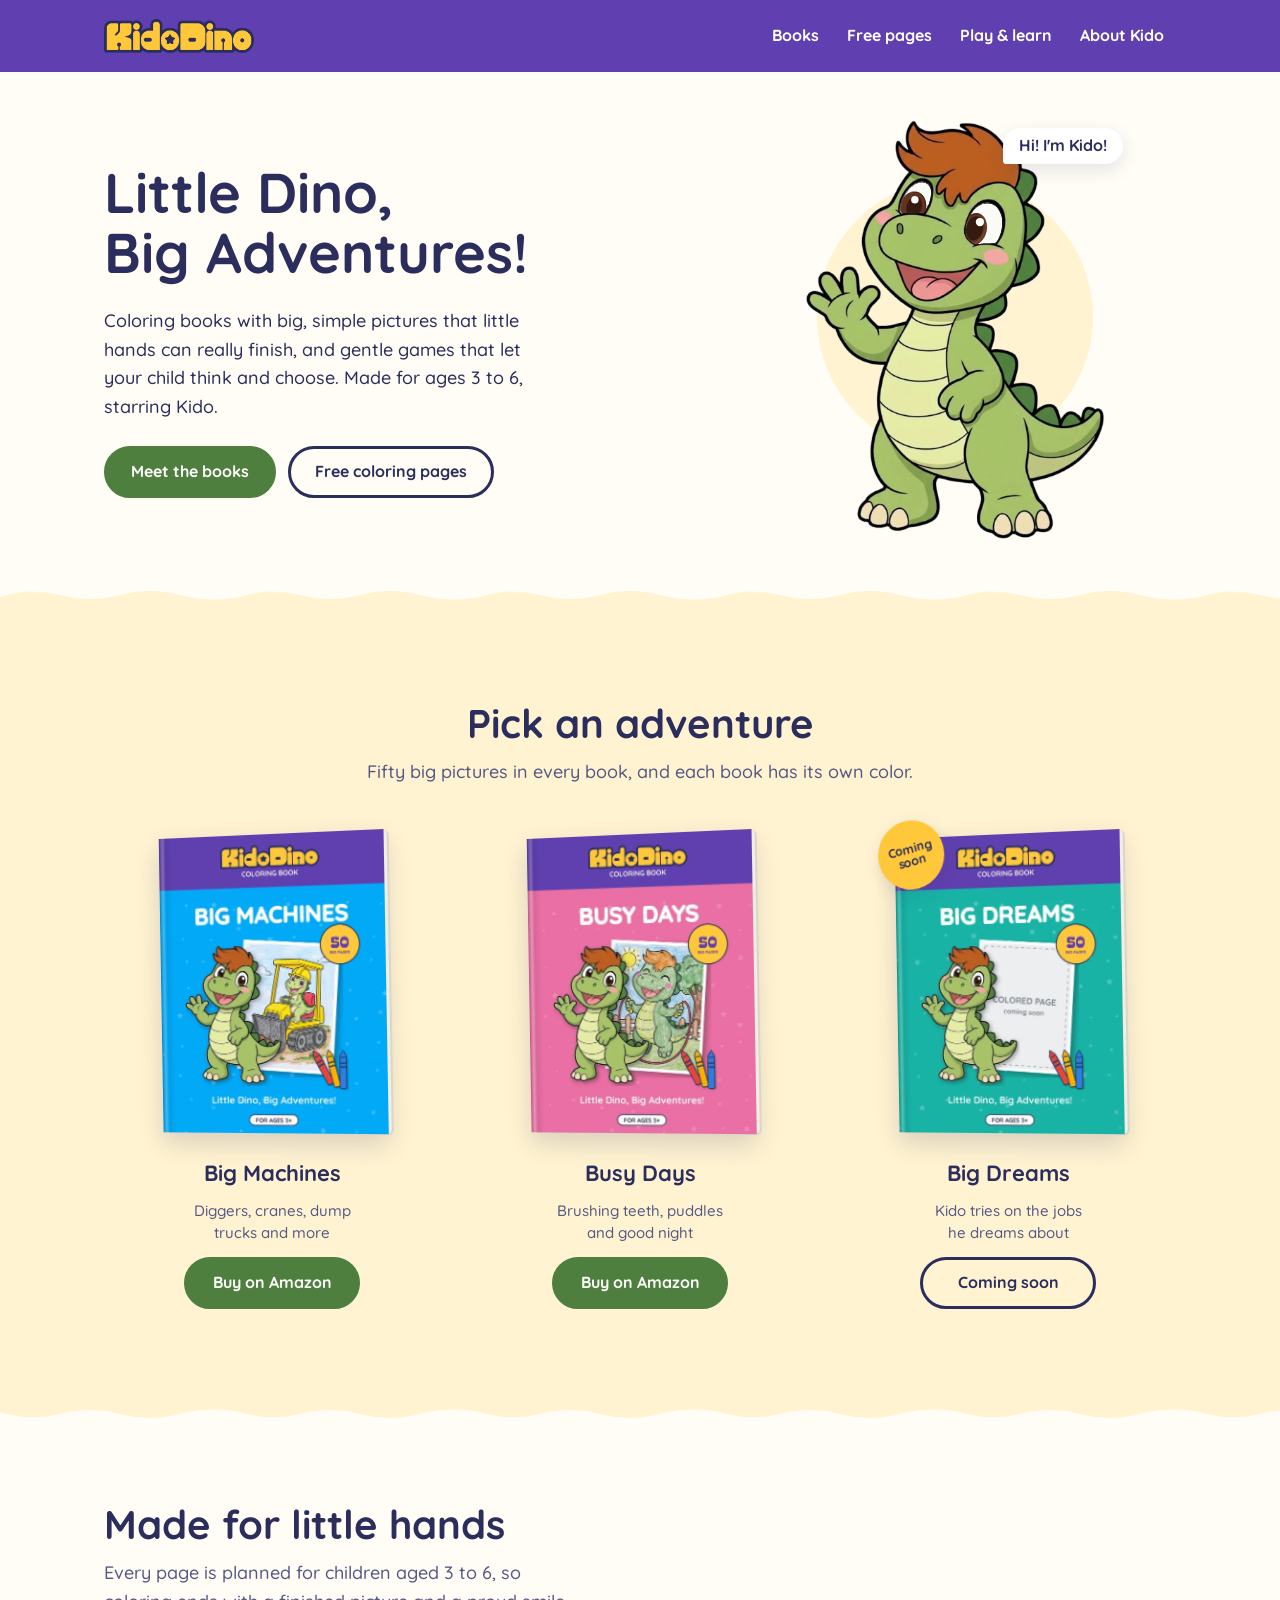
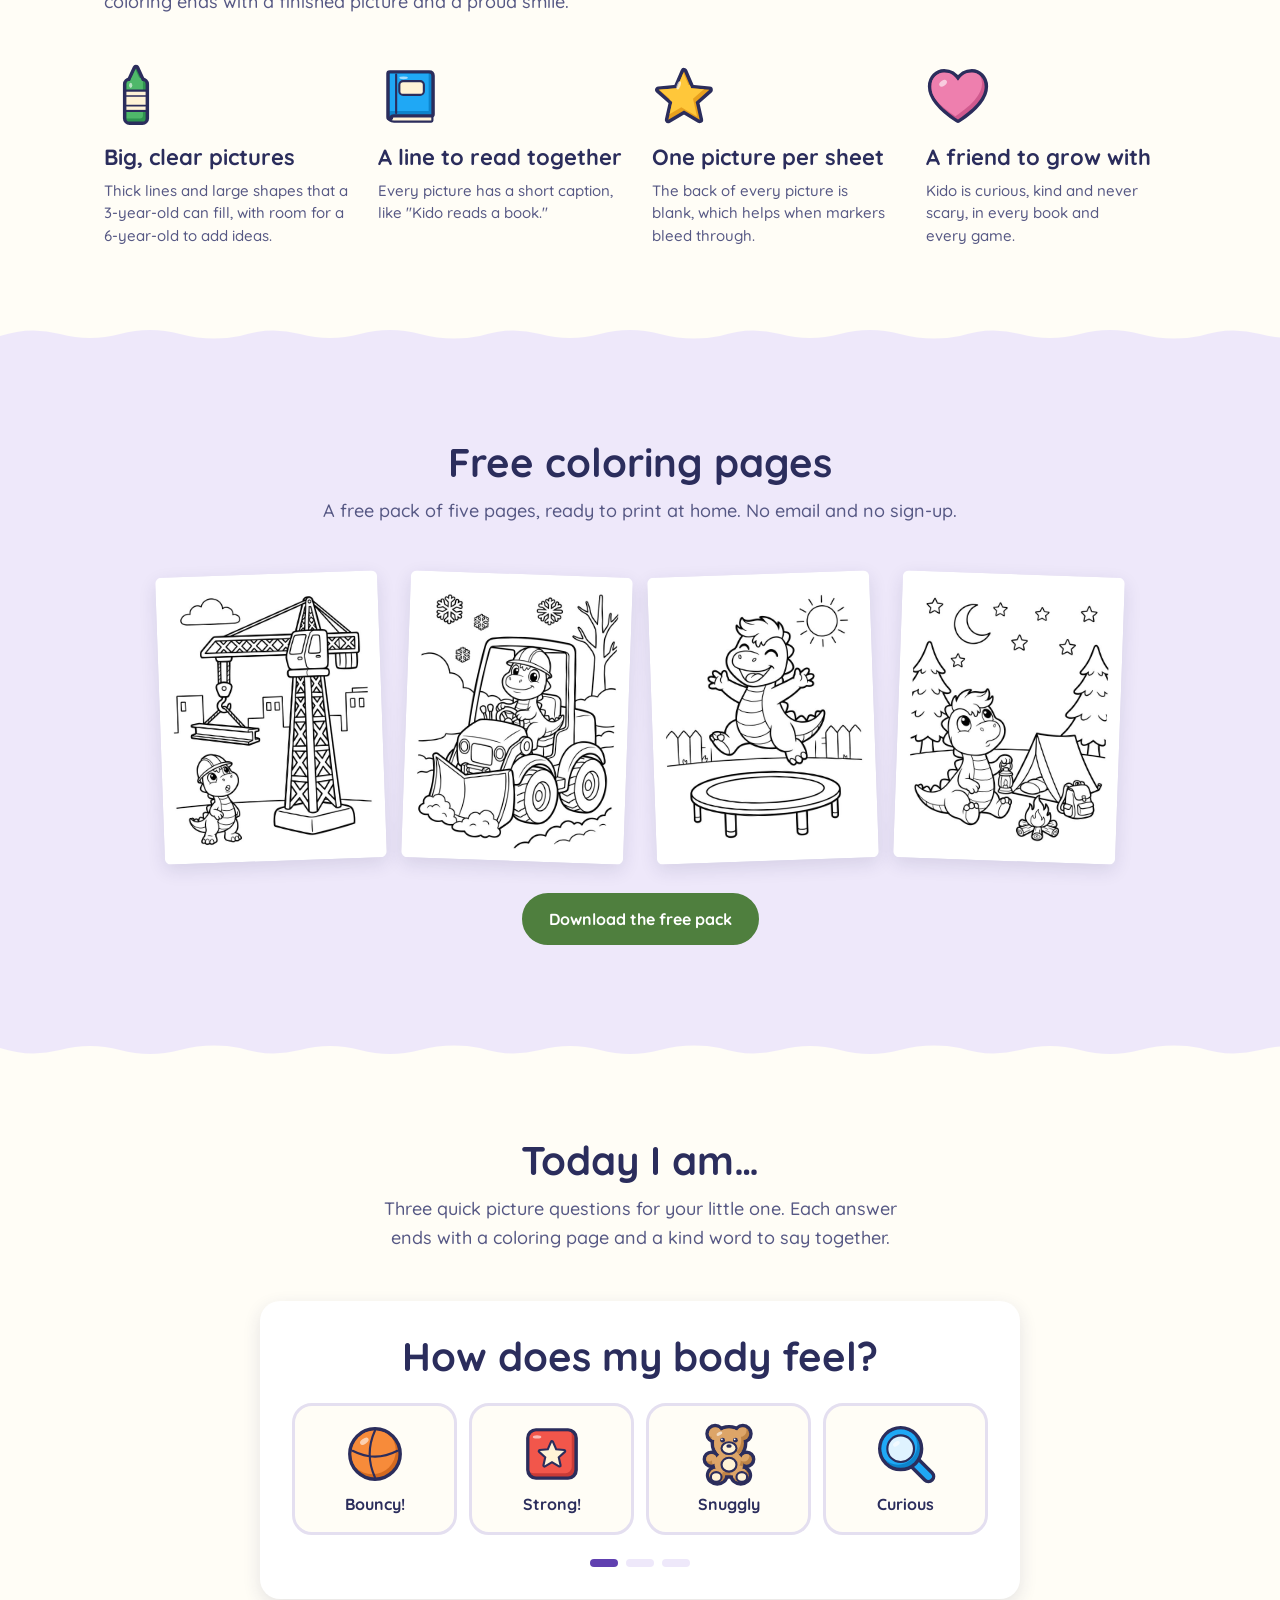
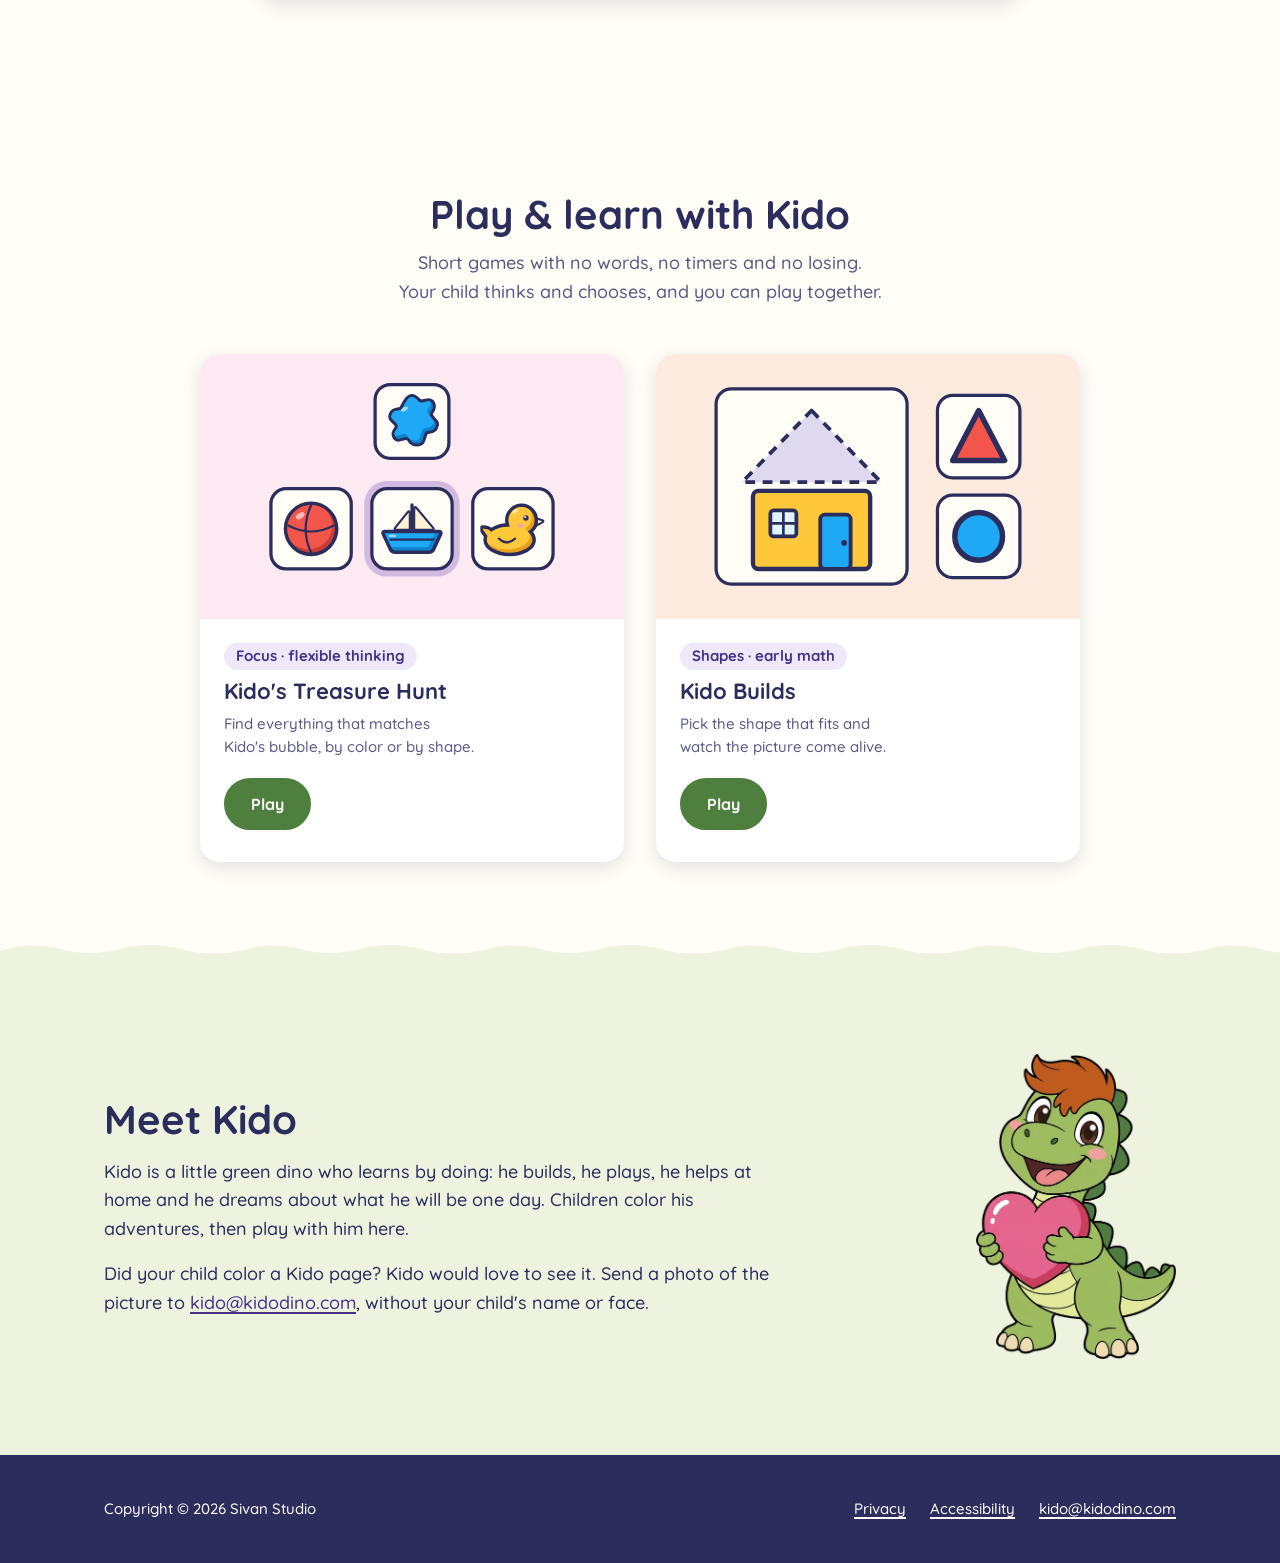
==== commit ef084802: "Site v7.6: icon links, home title and description" ====
--- a/index.html
+++ b/index.html
@@ -5,16 +5,18 @@
 <meta http-equiv="Content-Security-Policy" content="default-src 'self'; img-src 'self' data: blob:; style-src 'self' 'unsafe-inline'; script-src 'self'; font-src 'self'; connect-src 'self'; media-src 'self'; object-src 'none'; base-uri 'self'; form-action 'none'">
 <meta name="referrer" content="strict-origin-when-cross-origin">
 <meta name="viewport" content="width=device-width, initial-scale=1">
-<title>Dinosaur Coloring Pages &amp; Learning Games for Kids 3–6 | KidoDino</title>
-<meta name="description" content="Free printable dinosaur coloring pages, dino coloring books and early learning games for preschoolers ages 3–6, starring Kido the little dinosaur.">
+<title>KidoDino – Preschool Coloring Books &amp; Free Printable Pages</title>
+<meta name="description" content="Coloring books for ages 3–6 starring Kido, a friendly little dino: big machines, busy days and more. Bold, simple pages, one per sheet. Free printable pack.">
 <meta property="og:title" content="KidoDino – Little Dino, Big Adventures!">
 <meta property="og:description" content="Coloring books and gentle games for ages 3 to 6, starring Kido. Free coloring pages to print at home.">
 <meta property="og:image" content="https://kidodino.com/assets/img/share.jpg">
 <meta property="og:url" content="https://kidodino.com/">
 <meta name="twitter:card" content="summary_large_image">
 <meta name="theme-color" content="#6040B0">
-<link rel="icon" href="assets/img/icon-32.png" sizes="32x32">
-<link rel="apple-touch-icon" href="assets/img/icon-180.png">
+<link rel="icon" href="assets/img/favicon-star-32.png" sizes="32x32">
+<link rel="icon" href="assets/img/favicon-star-48.png" sizes="48x48">
+<link rel="icon" href="assets/img/favicon-star-192.png" sizes="192x192">
+<link rel="apple-touch-icon" href="assets/img/apple-touch-icon-kido-180.png">
 <link rel="stylesheet" href="tokens.css">
 <link rel="stylesheet" href="styles.css">
 <script src="hero-mode.js"></script>
